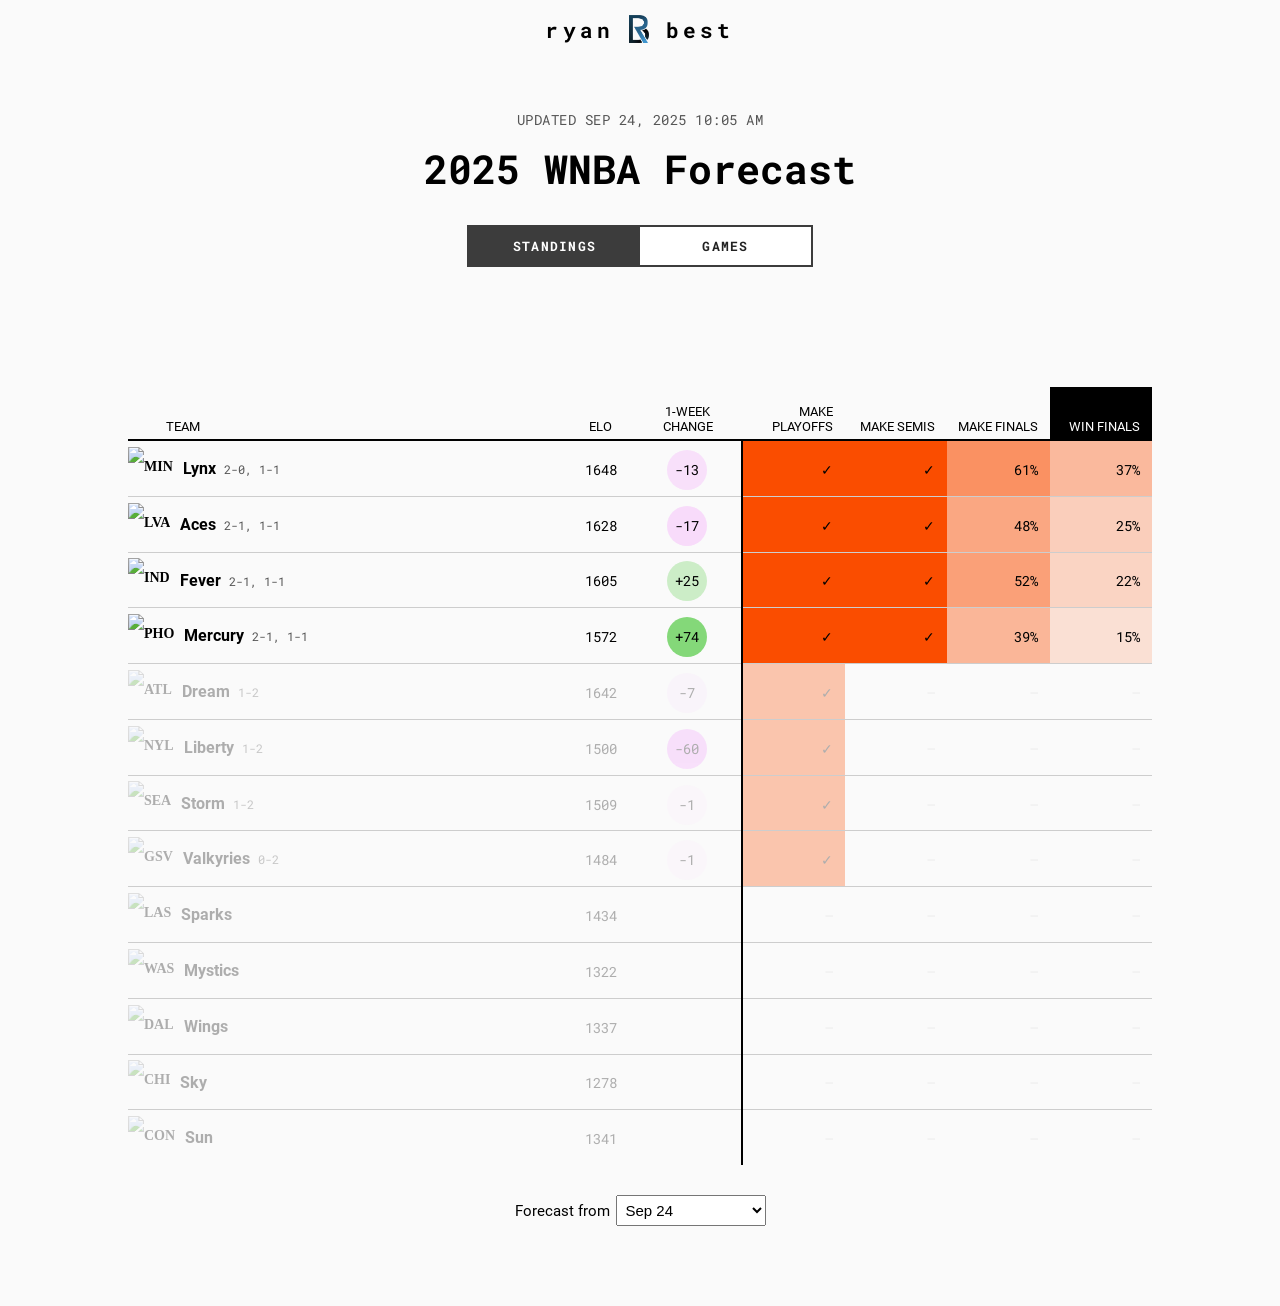
==== index.html @ 2db38abc "Updates" ====
<!doctype html><head><title>2025 WNBA Forecast</title><meta name="viewport" content="width=device-width,initial-scale=1,shrink-to-fit=no"><meta name="description" content="This WNBA forecast projects each team's chances of winning every game, advancing to the playoffs and winning the WNBA Finals."><meta name="author" content="Ryan Best"><meta property="og:image" content="https://ryanabest.com/2025-wnba-predictions/assets/share-image-2025.2d8da6b53a1c4b98adba.png?foo"><meta property="og:title" content="2025 WNBA Forecast"><meta property="og:url" content="https://ryanabest.com/2025-wnba-predictions/"><meta property="og:type" content="website"><meta property="og:description" content="This WNBA forecast projects each team's chances of winning every game, advancing to the playoffs and winning the WNBA Finals."><link rel="shortcut icon" type="image/x-icon" href="https://ryanabest.com/2025-wnba-predictions/assets/favicon.ecc235909048d9bf21d6.png"><link rel="icon" type="image/x-icon" href="https://ryanabest.com/assets/favicon.ecc235909048d9bf21d6.png"><meta charset="UTF-8"><meta name="twitter:card" content="summary_large_image"><meta name="twitter:site" content="@ryanabest"><meta name="twitter:creator" content="@ryanabest"><meta name="twitter:title" content="2025 WNBA Forecast"><meta name="twitter:description" content="This WNBA forecast projects each team's chances of winning every game, advancing to the playoffs and winning the WNBA Finals."><meta property="twitter:image" content="https://ryanabest.com/2025-wnba-predictions/assets/share-image-2025.2d8da6b53a1c4b98adba.png?foo"><link rel="icon" href="favicon.png"><script defer="defer" src="main.4e27deb799cefbc98612.js"></script><link href="main.115f07e05aad2d0afb2b.css" rel="stylesheet"></head><body><div class="menu" id="menu"><div class="menu-item" id="name"><a href="https://www.ryanabest.com"><p id="first-name">ryan</p><div class="logo"></div><p id="last-name">best</p></a></div></div><div class="container"><div id="intro"><p class="timestamp">UPDATED Sep 24, 2025 10:05 AM</p><h1>2025 WNBA Forecast</h1></div><div id="page-nav"><a id="standings-link"><button class="btn-cta standings-nav active">Standings</button></a><a id="games-link"><button class="btn-cta games-nav">Games</button></a></div><div class="content"><div class="table-cont"><table id="standings"><thead><tr class="lower sortable"><th id="name" scope="col" data-col="name" data-asc="true">Team</th><th id="elo" scope="col" data-col="elo">Elo</th><th class="num-width hide-mobile" id="week-diff" scope="col" data-col="change">1-Week Change</th><th class="pct-width" id="make_playoffs" scope="col" data-col="make_playoffs"><span class="hide-mobile">Make playoffs</span><span class="hide-desktop">Make play-offs</span></th><th class="pct-width" id="make_semis" scope="col" data-col="make_semi_finals">Make Semis</th><th class="pct-width" id="make_finals" scope="col" data-col="make_finals">Make Finals</th><th class="sorted desc pct-width" id="win_finals" scope="col" data-col="win_finals">Win Finals</th></tr></thead><tbody><tr><th class="team-name" data-str="lynx" scope="row"><img class="team-logo" src="https://secure.espn.com/combiner/i?img=/i/teamlogos/wnba/500/min.png&amp;w=56&amp;h=56" width="28" height="28" alt="MIN"><span class="name">Lynx</span><span class="current-record hide-mobile">2-0, 1-1</span></th><td class="elo" data-val="1648">1648</td><td class="week-change hide-mobile" data-val="-13"><div class="week-change-val" style="background-color:rgb(248, 224, 250);">-13</div></td><td class="odds border-left border-left-mobile" data-val="101" style="background-color: #fa4d00;">✓</td><td class="odds" data-val="101" style="background-color: #fa4d00;">✓</td><td class="odds" data-val="0.6084" style="background-color: rgb(250, 145, 98);">61%</td><td class="odds" data-val="0.37375" style="background-color: rgb(250, 185, 157);">37%</td></tr><tr><th class="team-name" data-str="aces" scope="row"><img class="team-logo" src="https://secure.espn.com/combiner/i?img=/i/teamlogos/wnba/500/lv.png&amp;w=56&amp;h=56" width="28" height="28" alt="LVA"><span class="name">Aces</span><span class="current-record hide-mobile">2-1, 1-1</span></th><td class="elo" data-val="1628">1628</td><td class="week-change hide-mobile" data-val="-17"><div class="week-change-val" style="background-color:rgb(248, 219, 250);">-17</div></td><td class="odds border-left border-left-mobile" data-val="101" style="background-color: #fa4d00;">✓</td><td class="odds" data-val="101" style="background-color: #fa4d00;">✓</td><td class="odds" data-val="0.4816" style="background-color: rgb(250, 167, 130);">48%</td><td class="odds" data-val="0.25295" style="background-color: rgb(250, 206, 187);">25%</td></tr><tr><th class="team-name" data-str="fever" scope="row"><img class="team-logo" src="https://secure.espn.com/combiner/i?img=/i/teamlogos/wnba/500/ind.png&amp;w=56&amp;h=56" width="28" height="28" alt="IND"><span class="name">Fever</span><span class="current-record hide-mobile">2-1, 1-1</span></th><td class="elo" data-val="1605">1605</td><td class="week-change hide-mobile" data-val="25"><div class="week-change-val" style="background-color:rgb(204, 237, 199);">+25</div></td><td class="odds border-left border-left-mobile" data-val="101" style="background-color: #fa4d00;">✓</td><td class="odds" data-val="101" style="background-color: #fa4d00;">✓</td><td class="odds" data-val="0.5184" style="background-color: rgb(250, 160, 120);">52%</td><td class="odds" data-val="0.2219" style="background-color: rgb(250, 212, 195);">22%</td></tr><tr><th class="team-name" data-str="mercury" scope="row"><img class="team-logo" src="https://secure.espn.com/combiner/i?img=/i/teamlogos/wnba/500/phx.png&amp;w=56&amp;h=56" width="28" height="28" alt="PHO"><span class="name">Mercury</span><span class="current-record hide-mobile">2-1, 1-1</span></th><td class="elo" data-val="1572">1572</td><td class="week-change hide-mobile" data-val="74"><div class="week-change-val" style="background-color:rgb(132, 216, 121);">+74</div></td><td class="odds border-left border-left-mobile" data-val="101" style="background-color: #fa4d00;">✓</td><td class="odds" data-val="101" style="background-color: #fa4d00;">✓</td><td class="odds" data-val="0.3916" style="background-color: rgb(250, 182, 152);">39%</td><td class="odds" data-val="0.1514" style="background-color: rgb(250, 224, 212);">15%</td></tr><tr><th class="team-name eliminated" data-str="dream" scope="row"><img class="team-logo" src="https://secure.espn.com/combiner/i?img=/i/teamlogos/wnba/500/atl.png&amp;w=56&amp;h=56" width="28" height="28" alt="ATL"><span class="name">Dream</span><span class="current-record hide-mobile">1-2</span></th><td class="elo eliminated" data-val="1642">1642</td><td class="week-change hide-mobile eliminated" data-val="-7"><div class="week-change-val" style="background-color:rgb(249, 232, 250);">-7</div></td><td class="odds eliminated border-left border-left-mobile" data-val="101" style="background-color: #fa4d00;">✓</td><td class="odds eliminated gray" data-val="-1" style="background-color: transparent;">—</td><td class="odds eliminated gray" data-val="-1" style="background-color: transparent;">—</td><td class="odds eliminated gray" data-val="-1" style="background-color: transparent;">—</td></tr><tr><th class="team-name eliminated" data-str="liberty" scope="row"><img class="team-logo" src="https://secure.espn.com/combiner/i?img=/i/teamlogos/wnba/500/ny.png&amp;w=56&amp;h=56" width="28" height="28" alt="NYL"><span class="name">Liberty</span><span class="current-record hide-mobile">1-2</span></th><td class="elo eliminated" data-val="1500">1500</td><td class="week-change hide-mobile eliminated" data-val="-60"><div class="week-change-val" style="background-color:rgb(242, 162, 251);">-60</div></td><td class="odds eliminated border-left border-left-mobile" data-val="101" style="background-color: #fa4d00;">✓</td><td class="odds eliminated gray" data-val="-1" style="background-color: transparent;">—</td><td class="odds eliminated gray" data-val="-1" style="background-color: transparent;">—</td><td class="odds eliminated gray" data-val="-1" style="background-color: transparent;">—</td></tr><tr><th class="team-name eliminated" data-str="storm" scope="row"><img class="team-logo" src="https://secure.espn.com/combiner/i?img=/i/teamlogos/wnba/500/sea.png&amp;w=56&amp;h=56" width="28" height="28" alt="SEA"><span class="name">Storm</span><span class="current-record hide-mobile">1-2</span></th><td class="elo eliminated" data-val="1509">1509</td><td class="week-change hide-mobile eliminated" data-val="-1"><div class="week-change-val" style="background-color:rgb(250, 240, 250);">-1</div></td><td class="odds eliminated border-left border-left-mobile" data-val="101" style="background-color: #fa4d00;">✓</td><td class="odds eliminated gray" data-val="-1" style="background-color: transparent;">—</td><td class="odds eliminated gray" data-val="-1" style="background-color: transparent;">—</td><td class="odds eliminated gray" data-val="-1" style="background-color: transparent;">—</td></tr><tr><th class="team-name eliminated" data-str="valkyries" scope="row"><img class="team-logo" src="https://secure.espn.com/combiner/i?img=/i/teamlogos/wnba/500/gsv.png&amp;w=56&amp;h=56" width="28" height="28" alt="GSV"><span class="name">Valkyries</span><span class="current-record hide-mobile">0-2</span></th><td class="elo eliminated" data-val="1484">1484</td><td class="week-change hide-mobile eliminated" data-val="-1"><div class="week-change-val" style="background-color:rgb(250, 240, 250);">-1</div></td><td class="odds eliminated border-left border-left-mobile" data-val="101" style="background-color: #fa4d00;">✓</td><td class="odds eliminated gray" data-val="-1" style="background-color: transparent;">—</td><td class="odds eliminated gray" data-val="-1" style="background-color: transparent;">—</td><td class="odds eliminated gray" data-val="-1" style="background-color: transparent;">—</td></tr><tr><th class="team-name eliminated" data-str="sparks" scope="row"><img class="team-logo" src="https://secure.espn.com/combiner/i?img=/i/teamlogos/wnba/500/la.png&amp;w=56&amp;h=56" width="28" height="28" alt="LAS"><span class="name">Sparks</span><span class="current-record hide-mobile"></span></th><td class="elo eliminated" data-val="1434">1434</td><td class="week-change hide-mobile eliminated" data-val="0"></td><td class="odds eliminated gray border-left border-left-mobile" data-val="-1" style="background-color: transparent;">—</td><td class="odds eliminated gray" data-val="-1" style="background-color: transparent;">—</td><td class="odds eliminated gray" data-val="-1" style="background-color: transparent;">—</td><td class="odds eliminated gray" data-val="-1" style="background-color: transparent;">—</td></tr><tr><th class="team-name eliminated" data-str="mystics" scope="row"><img class="team-logo" src="https://secure.espn.com/combiner/i?img=/i/teamlogos/wnba/500/was.png&amp;w=56&amp;h=56" width="28" height="28" alt="WAS"><span class="name">Mystics</span><span class="current-record hide-mobile"></span></th><td class="elo eliminated" data-val="1322">1322</td><td class="week-change hide-mobile eliminated" data-val="0"></td><td class="odds eliminated gray border-left border-left-mobile" data-val="-1" style="background-color: transparent;">—</td><td class="odds eliminated gray" data-val="-1" style="background-color: transparent;">—</td><td class="odds eliminated gray" data-val="-1" style="background-color: transparent;">—</td><td class="odds eliminated gray" data-val="-1" style="background-color: transparent;">—</td></tr><tr><th class="team-name eliminated" data-str="wings" scope="row"><img class="team-logo" src="https://secure.espn.com/combiner/i?img=/i/teamlogos/wnba/500/dal.png&amp;w=56&amp;h=56" width="28" height="28" alt="DAL"><span class="name">Wings</span><span class="current-record hide-mobile"></span></th><td class="elo eliminated" data-val="1337">1337</td><td class="week-change hide-mobile eliminated" data-val="0"></td><td class="odds eliminated gray border-left border-left-mobile" data-val="-1" style="background-color: transparent;">—</td><td class="odds eliminated gray" data-val="-1" style="background-color: transparent;">—</td><td class="odds eliminated gray" data-val="-1" style="background-color: transparent;">—</td><td class="odds eliminated gray" data-val="-1" style="background-color: transparent;">—</td></tr><tr><th class="team-name eliminated" data-str="sky" scope="row"><img class="team-logo" src="https://secure.espn.com/combiner/i?img=/i/teamlogos/wnba/500/chi.png&amp;w=56&amp;h=56" width="28" height="28" alt="CHI"><span class="name">Sky</span><span class="current-record hide-mobile"></span></th><td class="elo eliminated" data-val="1278">1278</td><td class="week-change hide-mobile eliminated" data-val="0"></td><td class="odds eliminated gray border-left border-left-mobile" data-val="-1" style="background-color: transparent;">—</td><td class="odds eliminated gray" data-val="-1" style="background-color: transparent;">—</td><td class="odds eliminated gray" data-val="-1" style="background-color: transparent;">—</td><td class="odds eliminated gray" data-val="-1" style="background-color: transparent;">—</td></tr><tr><th class="team-name eliminated" data-str="sun" scope="row"><img class="team-logo" src="https://secure.espn.com/combiner/i?img=/i/teamlogos/wnba/500/conn.png&amp;w=56&amp;h=56" width="28" height="28" alt="CON"><span class="name">Sun</span><span class="current-record hide-mobile"></span></th><td class="elo eliminated" data-val="1341">1341</td><td class="week-change hide-mobile eliminated" data-val="0"></td><td class="odds eliminated gray border-left border-left-mobile" data-val="-1" style="background-color: transparent;">—</td><td class="odds eliminated gray" data-val="-1" style="background-color: transparent;">—</td><td class="odds eliminated gray" data-val="-1" style="background-color: transparent;">—</td><td class="odds eliminated gray" data-val="-1" style="background-color: transparent;">—</td></tr></tbody></table></div><div class="selector-wrap standings-selector"><label><span class="text">Forecast from</span><span><select id="standings-selector" name="standings-date"><option selected="selected">Sep 24</option><option>Sep 17</option><option>Start of playoffs</option><option>Sep 10</option><option>Sep 2</option><option>Aug 25</option><option>Aug 18</option><option>Aug 12</option><option>Aug 4</option><option>Jul 29</option><option>Jul 17</option><option>Jul 15</option><option>Jul 8</option><option>Jul 2</option><option>Jun 22</option><option>Jun 18</option><option>Jun 10</option><option>Jun 2</option><option>May 26</option><option>May 20</option><option>Preseason</option></select></span></label></div></div><script>const page = `standings`;</script></div></body>
---- main.115f07e05aad2d0afb2b.css ----
@font-face{font-family:Roboto;font-style:normal;font-weight:400;src:url(assets/Roboto-Regular.9429985be4f46ec8fcfc.woff2) format("woff2"),url(assets/Roboto-Regular.774f99460b8c31560a3c.woff) format("woff")}@font-face{font-family:Roboto;font-style:normal;font-weight:700;src:url(assets/Roboto-Bold.002079d85a6f27587d17.woff2) format("woff2"),url(assets/Roboto-Bold.75a1a5b5582b236e0fe3.woff) format("woff")}@font-face{font-family:Roboto Mono;font-style:normal;font-weight:400;src:url(assets/RobotoMono-Regular.cf210793d3ec136c3b7a.woff2) format("woff2"),url(assets/RobotoMono-Regular.0ff7daca31863f66d72b.woff) format("woff")}@font-face{font-family:Roboto Mono;font-style:normal;font-weight:700;src:url(assets/RobotoMono-Bold.d044d1df4b0b95ca3c7d.woff2) format("woff2"),url(assets/RobotoMono-Bold.8ffd2e60d073450628d7.woff) format("woff")}.menu{padding:15px;text-align:center}.menu a{color:#000;text-decoration:none}.menu a.active,.menu a:hover{color:#4295ce}.menu a.underline{background:linear-gradient(180deg,#4295ce 0,#4295ce);background-position:0 100%;background-repeat:repeat-x;background-size:.12em .12em;padding-bottom:.15em;padding-top:.15em;transition:all .2s ease-in-out}.menu a.underline:hover{background-size:100% 100%;color:#fff;transition:all .2s ease-in-out}.menu .menu-item#name{white-space:nowrap}.menu *{font-family:Roboto Mono,monospace}.menu a,.menu p{display:inline;font-size:21px;font-weight:700;letter-spacing:.2em;line-height:30px;text-align:center}.menu .logo{background-image:url(assets/logo.83187585498148396530.png);background-repeat:no-repeat;background-size:100% auto;display:inline-block;height:30px;margin:0 .8em 0 .7em;vertical-align:top;width:20px}#intro{margin:30px auto;text-align:center}#intro p.timestamp{color:#555;font-size:14px;letter-spacing:.5px;margin:0;text-transform:uppercase}#intro h1,#intro p.timestamp{font-family:Roboto Mono,monospace}#intro h1{color:#000;font-size:40px;line-height:1.27;margin:15px 0}#page-nav{text-align:center}#page-nav button{border-width:2px;font-family:Roboto Mono,monospace;font-size:13px;font-weight:700;letter-spacing:.1em;margin:0 -2px;text-transform:uppercase;width:175px}#page-nav button.active{pointer-events:none}@media(max-width:767px){#page-nav button{width:50%}}table#standings{border-collapse:collapse;border-spacing:0;width:100%}@media(max-width:767px){table#standings .hide-mobile{display:none}}table#standings thead tr th{font-family:Roboto,sans-serif;font-size:13px;text-transform:uppercase}@media(max-width:767px){table#standings thead tr th{font-size:12px}}table#standings thead tr th.sorted{background:#000;color:#fff}table#standings thead tr th span.hide-desktop{display:none}@media(max-width:767px){table#standings thead tr th span.hide-desktop{display:table-cell}}table#standings thead tr.top th.underline{border-bottom:1px solid #cdcdcd;border-left:8px solid #fafafa;border-right:8px solid #fafafa}table#standings thead tr.lower th{border-bottom:2px solid #000;font-weight:400;padding:17px 12px 5px 5px;text-align:right;vertical-align:bottom}@media(max-width:767px){table#standings thead tr.lower th{padding:4px 6px 3px 3px}}table#standings thead tr.lower th#name{padding-left:38px;text-align:left}@media(max-width:767px){table#standings thead tr.lower th#name{padding-left:5px}}table#standings thead tr.lower th#elo{text-align:center;width:7%}table#standings thead tr.lower th#week-diff{text-align:center}table#standings thead tr.lower th.num-width,table#standings thead tr.lower th.pct-width{width:10%}@media(max-width:767px){table#standings thead tr.lower th.pct-width{width:15%}}table#standings thead tr.sortable th{cursor:pointer}table#standings thead tr.sortable th:hover:not(.sorted){background-color:#cdcdcd}table#standings tbody tr{line-height:40px}table#standings tbody tr td,table#standings tbody tr th.team-name{border-bottom:1px solid #cdcdcd;font-size:14px;padding:8px 12px 5px 5px;vertical-align:middle;white-space:nowrap}@media(max-width:767px){table#standings tbody tr td,table#standings tbody tr th.team-name{font-size:12px;padding:4px 6px 3px 3px}}table#standings tbody tr td.eliminated,table#standings tbody tr th.team-name.eliminated{opacity:.3}table#standings tbody tr td.gray,table#standings tbody tr th.team-name.gray{color:#cdcdcd}table#standings tbody tr td{font-family:Roboto Mono,monospace;text-align:right}table#standings tbody tr td.elo,table#standings tbody tr td.week-change{text-align:center}table#standings tbody tr td.week-change .week-change-val{border-radius:50%;height:40px;margin:auto;width:40px}table#standings tbody tr td.border-left{border-left:2px solid #000}@media(max-width:767px){table#standings tbody tr td.border-left{border-left:none}table#standings tbody tr td.border-left-mobile{border-left:1px solid #000}}table#standings tbody tr th.team-name{padding-left:0;text-align:left}table#standings tbody tr th.team-name img.team-logo{margin-right:10px;transform:translateY(-4px);vertical-align:middle}@media(max-width:767px){table#standings tbody tr th.team-name img.team-logo{margin-right:5px}}table#standings tbody tr th.team-name span.name{color:#000;font-family:Roboto,sans-serif;font-size:16px;font-weight:700}@media(max-width:767px){table#standings tbody tr th.team-name span.name{font-size:12px}}table#standings tbody tr th.team-name span.current-record{color:#555;font-family:Roboto Mono,monospace;font-size:12px;font-weight:400;padding-left:8px}table#standings tbody tr:last-child td,table#standings tbody tr:last-child th.team-name{border-bottom:none}.selector-wrap{font-family:Roboto,sans-serif;font-size:15px;margin:30px auto 0}.selector-wrap.standings-selector{text-align:center}.selector-wrap.standings-selector span.text{padding-right:6px}.selector-wrap.nav-dropdown{text-align:right}.selector-wrap #nav-dropdown,.selector-wrap #standings-selector{font-size:15px;padding:5px;text-align:left;width:150px}section.day{font-family:Roboto,sans-serif;margin-bottom:40px}section.day:last-child{margin-bottom:10px}section.day h3{border-bottom:1px dotted #cdcdcd;font-size:14px;font-weight:700;letter-spacing:.1em;margin-bottom:25px;padding-bottom:5px;text-transform:uppercase}section.day h3 span.cc_final,section.day h3 span.playoff{color:#a23200;font-weight:400;margin-left:8px}section.day .games-cont .game{box-sizing:border-box;display:inline-block;margin-bottom:12px;margin-left:20px}@media(min-width:1024px){section.day .games-cont .game{width:calc(33.33333% - 13.33333px)}section.day .games-cont .game:nth-child(3n+1){margin-left:0}}@media(min-width:700px)and (max-width:1023px){section.day .games-cont .game{width:calc(50% - 20px)}section.day .games-cont .game:nth-child(odd){margin-left:0}}@media(max-width:700px){section.day .games-cont .game{margin-left:0;max-width:450px;width:100%}}section.day .games-cont .game .game-header-wrap{padding:0 10px}@media(max-width:767px){section.day .games-cont .game .game-header-wrap{padding:0 5px}}section.day .games-cont .game .game-body-wrap{background:#fff;box-shadow:0 2px 5px 3px hsla(0,0%,78%,.2);padding:10px}@media(max-width:767px){section.day .games-cont .game .game-body-wrap{padding:5px}}section.day .games-cont .game table{border-spacing:2px}section.day .games-cont .game th{box-sizing:border-box;font-size:10px;font-weight:400;line-height:1.2;padding:0 5px 2px;text-align:right;text-transform:uppercase;vertical-align:bottom}section.day .games-cont .game th.game-time{text-align:left}section.day .games-cont .game th.game-time.post{font-weight:700}section.day .games-cont .game td{box-sizing:border-box;color:#000;font-size:14px;padding:3px 5px 5px;vertical-align:middle;white-space:nowrap}@media(max-width:767px){section.day .games-cont .game td{font-size:13px}}section.day .games-cont .game td.at-sign{color:#555;font-family:Roboto Mono,monospace}section.day .games-cont .game td.team-name .playoff-record{color:#555;font-family:Roboto Mono,monospace;font-size:11px;font-weight:400;padding-left:8px}section.day .games-cont .game td.num{font-family:Roboto Mono,monospace;text-align:right}section.day .games-cont .game td.num span.check{margin-right:3px}section.day .games-cont .game td.score{background-color:#f0f0f0}section.day .games-cont .game td.at-sign,section.day .games-cont .game th.at-sign{border:0;min-width:13.5px;padding-left:0;text-align:center;width:13.5px}@media(max-width:767px){section.day .games-cont .game td.at-sign,section.day .games-cont .game th.at-sign{padding-right:0}}section.day .games-cont .game td.team-logo,section.day .games-cont .game th.team-logo{min-width:28px;padding-left:0;width:28px}section.day .games-cont .game td.team-name,section.day .games-cont .game th.team-name{padding-left:0;width:99%}section.day .games-cont .game td.game-time,section.day .games-cont .game th.game-time{width:99%}section.day .games-cont .game td.spread,section.day .games-cont .game th.spread{min-width:55px;width:55px}section.day .games-cont .game td.win-prob,section.day .games-cont .game th.win-prob{min-width:48px;width:48px}section.day .games-cont .game td.score,section.day .games-cont .game th.score{min-width:52px;width:52px}#games-cont h2{font-family:Roboto Mono,monospace;font-size:28px;margin-top:120px;text-align:center}@media(max-width:767px){#games-cont h2{margin-top:60px}}.expand{margin:40px 0;text-align:center}body{background-color:#fafafa;margin:0}.container{margin:auto auto 60px;max-width:1024px;padding:20px;width:calc(100% - 40px)}@media(min-width:768px)and (max-width:1023px){.container{width:768px}}.content{margin-top:120px}@media(max-width:767px){.content{margin-top:60px}}.btn-cta{align-items:center;background:#fff;border:1px solid #3c3c3c;color:#222;cursor:pointer;display:inline-flex;font:12px/1.4 Roboto,sans-serif;justify-content:center;padding:10px;text-shadow:none;transition:background-color .2s ease-in-out;width:120px}.btn-cta.active,.btn-cta:hover{background:#3c3c3c;color:#fff}
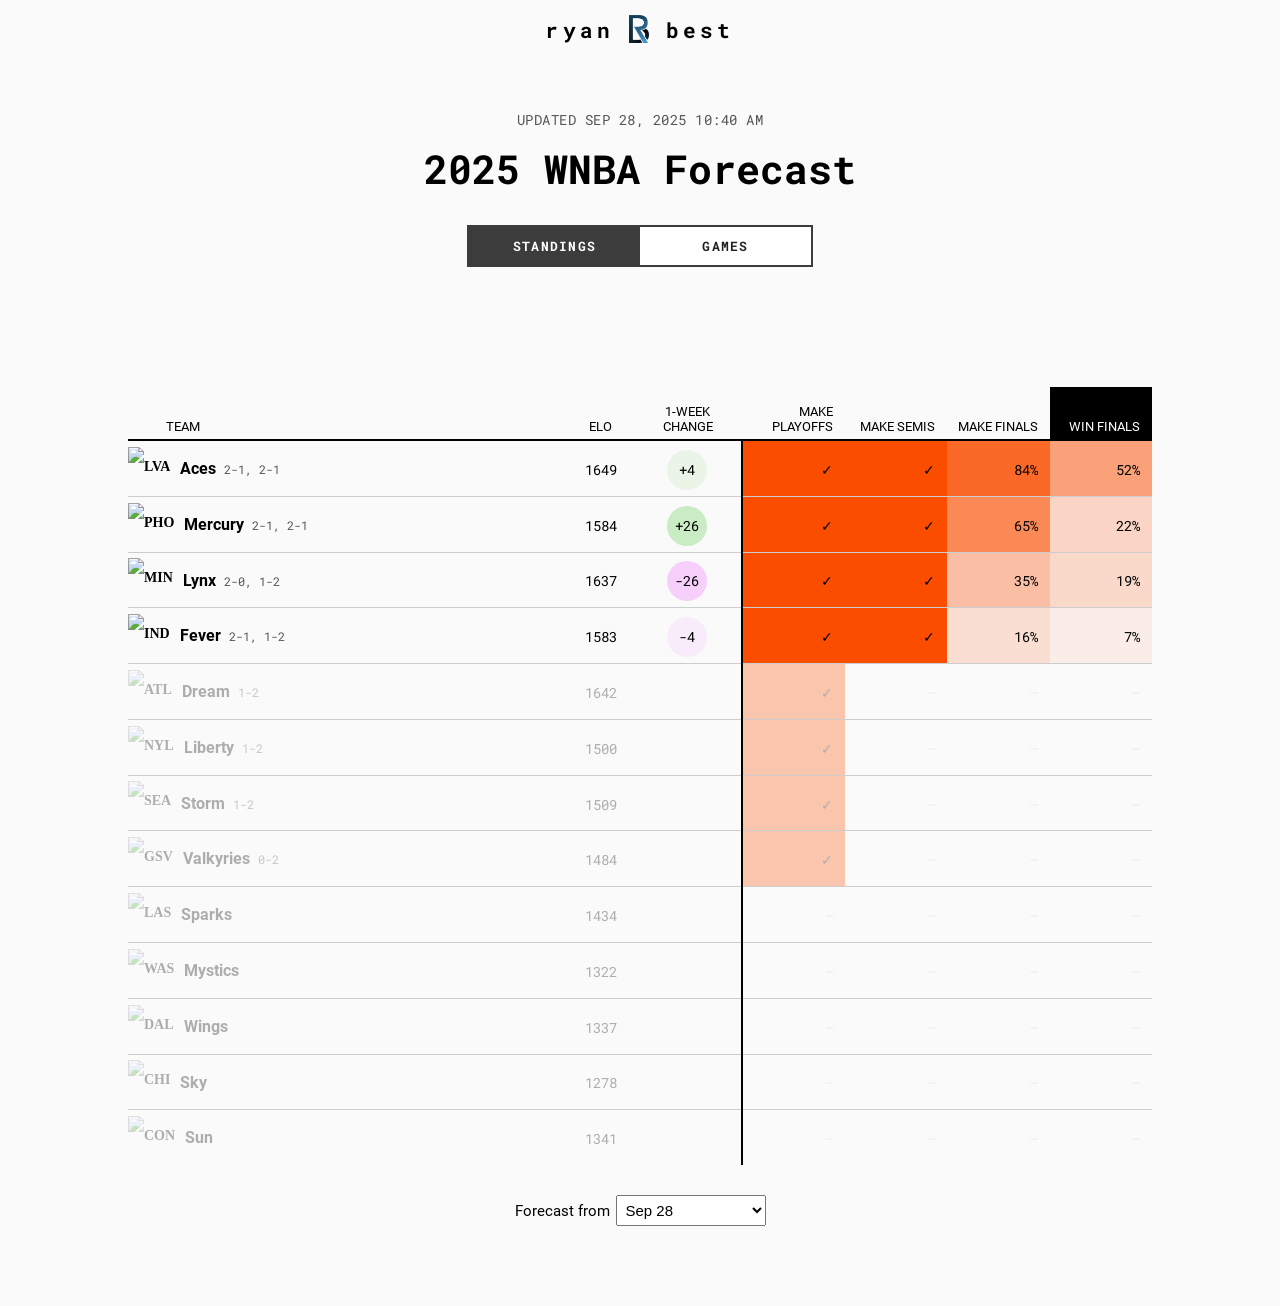
==== commit 24e55dcf: "Updates" ====
--- a/index.html
+++ b/index.html
@@ -1 +1 @@
-<!doctype html><head><title>2025 WNBA Forecast</title><meta name="viewport" content="width=device-width,initial-scale=1,shrink-to-fit=no"><meta name="description" content="This WNBA forecast projects each team's chances of winning every game, advancing to the playoffs and winning the WNBA Finals."><meta name="author" content="Ryan Best"><meta property="og:image" content="https://ryanabest.com/2025-wnba-predictions/assets/share-image-2025.2d8da6b53a1c4b98adba.png?foo"><meta property="og:title" content="2025 WNBA Forecast"><meta property="og:url" content="https://ryanabest.com/2025-wnba-predictions/"><meta property="og:type" content="website"><meta property="og:description" content="This WNBA forecast projects each team's chances of winning every game, advancing to the playoffs and winning the WNBA Finals."><link rel="shortcut icon" type="image/x-icon" href="https://ryanabest.com/2025-wnba-predictions/assets/favicon.ecc235909048d9bf21d6.png"><link rel="icon" type="image/x-icon" href="https://ryanabest.com/assets/favicon.ecc235909048d9bf21d6.png"><meta charset="UTF-8"><meta name="twitter:card" content="summary_large_image"><meta name="twitter:site" content="@ryanabest"><meta name="twitter:creator" content="@ryanabest"><meta name="twitter:title" content="2025 WNBA Forecast"><meta name="twitter:description" content="This WNBA forecast projects each team's chances of winning every game, advancing to the playoffs and winning the WNBA Finals."><meta property="twitter:image" content="https://ryanabest.com/2025-wnba-predictions/assets/share-image-2025.2d8da6b53a1c4b98adba.png?foo"><link rel="icon" href="favicon.png"><script defer="defer" src="main.4e27deb799cefbc98612.js"></script><link href="main.115f07e05aad2d0afb2b.css" rel="stylesheet"></head><body><div class="menu" id="menu"><div class="menu-item" id="name"><a href="https://www.ryanabest.com"><p id="first-name">ryan</p><div class="logo"></div><p id="last-name">best</p></a></div></div><div class="container"><div id="intro"><p class="timestamp">UPDATED Sep 24, 2025 10:05 AM</p><h1>2025 WNBA Forecast</h1></div><div id="page-nav"><a id="standings-link"><button class="btn-cta standings-nav active">Standings</button></a><a id="games-link"><button class="btn-cta games-nav">Games</button></a></div><div class="content"><div class="table-cont"><table id="standings"><thead><tr class="lower sortable"><th id="name" scope="col" data-col="name" data-asc="true">Team</th><th id="elo" scope="col" data-col="elo">Elo</th><th class="num-width hide-mobile" id="week-diff" scope="col" data-col="change">1-Week Change</th><th class="pct-width" id="make_playoffs" scope="col" data-col="make_playoffs"><span class="hide-mobile">Make playoffs</span><span class="hide-desktop">Make play-offs</span></th><th class="pct-width" id="make_semis" scope="col" data-col="make_semi_finals">Make Semis</th><th class="pct-width" id="make_finals" scope="col" data-col="make_finals">Make Finals</th><th class="sorted desc pct-width" id="win_finals" scope="col" data-col="win_finals">Win Finals</th></tr></thead><tbody><tr><th class="team-name" data-str="lynx" scope="row"><img class="team-logo" src="https://secure.espn.com/combiner/i?img=/i/teamlogos/wnba/500/min.png&amp;w=56&amp;h=56" width="28" height="28" alt="MIN"><span class="name">Lynx</span><span class="current-record hide-mobile">2-0, 1-1</span></th><td class="elo" data-val="1648">1648</td><td class="week-change hide-mobile" data-val="-13"><div class="week-change-val" style="background-color:rgb(248, 224, 250);">-13</div></td><td class="odds border-left border-left-mobile" data-val="101" style="background-color: #fa4d00;">✓</td><td class="odds" data-val="101" style="background-color: #fa4d00;">✓</td><td class="odds" data-val="0.6084" style="background-color: rgb(250, 145, 98);">61%</td><td class="odds" data-val="0.37375" style="background-color: rgb(250, 185, 157);">37%</td></tr><tr><th class="team-name" data-str="aces" scope="row"><img class="team-logo" src="https://secure.espn.com/combiner/i?img=/i/teamlogos/wnba/500/lv.png&amp;w=56&amp;h=56" width="28" height="28" alt="LVA"><span class="name">Aces</span><span class="current-record hide-mobile">2-1, 1-1</span></th><td class="elo" data-val="1628">1628</td><td class="week-change hide-mobile" data-val="-17"><div class="week-change-val" style="background-color:rgb(248, 219, 250);">-17</div></td><td class="odds border-left border-left-mobile" data-val="101" style="background-color: #fa4d00;">✓</td><td class="odds" data-val="101" style="background-color: #fa4d00;">✓</td><td class="odds" data-val="0.4816" style="background-color: rgb(250, 167, 130);">48%</td><td class="odds" data-val="0.25295" style="background-color: rgb(250, 206, 187);">25%</td></tr><tr><th class="team-name" data-str="fever" scope="row"><img class="team-logo" src="https://secure.espn.com/combiner/i?img=/i/teamlogos/wnba/500/ind.png&amp;w=56&amp;h=56" width="28" height="28" alt="IND"><span class="name">Fever</span><span class="current-record hide-mobile">2-1, 1-1</span></th><td class="elo" data-val="1605">1605</td><td class="week-change hide-mobile" data-val="25"><div class="week-change-val" style="background-color:rgb(204, 237, 199);">+25</div></td><td class="odds border-left border-left-mobile" data-val="101" style="background-color: #fa4d00;">✓</td><td class="odds" data-val="101" style="background-color: #fa4d00;">✓</td><td class="odds" data-val="0.5184" style="background-color: rgb(250, 160, 120);">52%</td><td class="odds" data-val="0.2219" style="background-color: rgb(250, 212, 195);">22%</td></tr><tr><th class="team-name" data-str="mercury" scope="row"><img class="team-logo" src="https://secure.espn.com/combiner/i?img=/i/teamlogos/wnba/500/phx.png&amp;w=56&amp;h=56" width="28" height="28" alt="PHO"><span class="name">Mercury</span><span class="current-record hide-mobile">2-1, 1-1</span></th><td class="elo" data-val="1572">1572</td><td class="week-change hide-mobile" data-val="74"><div class="week-change-val" style="background-color:rgb(132, 216, 121);">+74</div></td><td class="odds border-left border-left-mobile" data-val="101" style="background-color: #fa4d00;">✓</td><td class="odds" data-val="101" style="background-color: #fa4d00;">✓</td><td class="odds" data-val="0.3916" style="background-color: rgb(250, 182, 152);">39%</td><td class="odds" data-val="0.1514" style="background-color: rgb(250, 224, 212);">15%</td></tr><tr><th class="team-name eliminated" data-str="dream" scope="row"><img class="team-logo" src="https://secure.espn.com/combiner/i?img=/i/teamlogos/wnba/500/atl.png&amp;w=56&amp;h=56" width="28" height="28" alt="ATL"><span class="name">Dream</span><span class="current-record hide-mobile">1-2</span></th><td class="elo eliminated" data-val="1642">1642</td><td class="week-change hide-mobile eliminated" data-val="-7"><div class="week-change-val" style="background-color:rgb(249, 232, 250);">-7</div></td><td class="odds eliminated border-left border-left-mobile" data-val="101" style="background-color: #fa4d00;">✓</td><td class="odds eliminated gray" data-val="-1" style="background-color: transparent;">—</td><td class="odds eliminated gray" data-val="-1" style="background-color: transparent;">—</td><td class="odds eliminated gray" data-val="-1" style="background-color: transparent;">—</td></tr><tr><th class="team-name eliminated" data-str="liberty" scope="row"><img class="team-logo" src="https://secure.espn.com/combiner/i?img=/i/teamlogos/wnba/500/ny.png&amp;w=56&amp;h=56" width="28" height="28" alt="NYL"><span class="name">Liberty</span><span class="current-record hide-mobile">1-2</span></th><td class="elo eliminated" data-val="1500">1500</td><td class="week-change hide-mobile eliminated" data-val="-60"><div class="week-change-val" style="background-color:rgb(242, 162, 251);">-60</div></td><td class="odds eliminated border-left border-left-mobile" data-val="101" style="background-color: #fa4d00;">✓</td><td class="odds eliminated gray" data-val="-1" style="background-color: transparent;">—</td><td class="odds eliminated gray" data-val="-1" style="background-color: transparent;">—</td><td class="odds eliminated gray" data-val="-1" style="background-color: transparent;">—</td></tr><tr><th class="team-name eliminated" data-str="storm" scope="row"><img class="team-logo" src="https://secure.espn.com/combiner/i?img=/i/teamlogos/wnba/500/sea.png&amp;w=56&amp;h=56" width="28" height="28" alt="SEA"><span class="name">Storm</span><span class="current-record hide-mobile">1-2</span></th><td class="elo eliminated" data-val="1509">1509</td><td class="week-change hide-mobile eliminated" data-val="-1"><div class="week-change-val" style="background-color:rgb(250, 240, 250);">-1</div></td><td class="odds eliminated border-left border-left-mobile" data-val="101" style="background-color: #fa4d00;">✓</td><td class="odds eliminated gray" data-val="-1" style="background-color: transparent;">—</td><td class="odds eliminated gray" data-val="-1" style="background-color: transparent;">—</td><td class="odds eliminated gray" data-val="-1" style="background-color: transparent;">—</td></tr><tr><th class="team-name eliminated" data-str="valkyries" scope="row"><img class="team-logo" src="https://secure.espn.com/combiner/i?img=/i/teamlogos/wnba/500/gsv.png&amp;w=56&amp;h=56" width="28" height="28" alt="GSV"><span class="name">Valkyries</span><span class="current-record hide-mobile">0-2</span></th><td class="elo eliminated" data-val="1484">1484</td><td class="week-change hide-mobile eliminated" data-val="-1"><div class="week-change-val" style="background-color:rgb(250, 240, 250);">-1</div></td><td class="odds eliminated border-left border-left-mobile" data-val="101" style="background-color: #fa4d00;">✓</td><td class="odds eliminated gray" data-val="-1" style="background-color: transparent;">—</td><td class="odds eliminated gray" data-val="-1" style="background-color: transparent;">—</td><td class="odds eliminated gray" data-val="-1" style="background-color: transparent;">—</td></tr><tr><th class="team-name eliminated" data-str="sparks" scope="row"><img class="team-logo" src="https://secure.espn.com/combiner/i?img=/i/teamlogos/wnba/500/la.png&amp;w=56&amp;h=56" width="28" height="28" alt="LAS"><span class="name">Sparks</span><span class="current-record hide-mobile"></span></th><td class="elo eliminated" data-val="1434">1434</td><td class="week-change hide-mobile eliminated" data-val="0"></td><td class="odds eliminated gray border-left border-left-mobile" data-val="-1" style="background-color: transparent;">—</td><td class="odds eliminated gray" data-val="-1" style="background-color: transparent;">—</td><td class="odds eliminated gray" data-val="-1" style="background-color: transparent;">—</td><td class="odds eliminated gray" data-val="-1" style="background-color: transparent;">—</td></tr><tr><th class="team-name eliminated" data-str="mystics" scope="row"><img class="team-logo" src="https://secure.espn.com/combiner/i?img=/i/teamlogos/wnba/500/was.png&amp;w=56&amp;h=56" width="28" height="28" alt="WAS"><span class="name">Mystics</span><span class="current-record hide-mobile"></span></th><td class="elo eliminated" data-val="1322">1322</td><td class="week-change hide-mobile eliminated" data-val="0"></td><td class="odds eliminated gray border-left border-left-mobile" data-val="-1" style="background-color: transparent;">—</td><td class="odds eliminated gray" data-val="-1" style="background-color: transparent;">—</td><td class="odds eliminated gray" data-val="-1" style="background-color: transparent;">—</td><td class="odds eliminated gray" data-val="-1" style="background-color: transparent;">—</td></tr><tr><th class="team-name eliminated" data-str="wings" scope="row"><img class="team-logo" src="https://secure.espn.com/combiner/i?img=/i/teamlogos/wnba/500/dal.png&amp;w=56&amp;h=56" width="28" height="28" alt="DAL"><span class="name">Wings</span><span class="current-record hide-mobile"></span></th><td class="elo eliminated" data-val="1337">1337</td><td class="week-change hide-mobile eliminated" data-val="0"></td><td class="odds eliminated gray border-left border-left-mobile" data-val="-1" style="background-color: transparent;">—</td><td class="odds eliminated gray" data-val="-1" style="background-color: transparent;">—</td><td class="odds eliminated gray" data-val="-1" style="background-color: transparent;">—</td><td class="odds eliminated gray" data-val="-1" style="background-color: transparent;">—</td></tr><tr><th class="team-name eliminated" data-str="sky" scope="row"><img class="team-logo" src="https://secure.espn.com/combiner/i?img=/i/teamlogos/wnba/500/chi.png&amp;w=56&amp;h=56" width="28" height="28" alt="CHI"><span class="name">Sky</span><span class="current-record hide-mobile"></span></th><td class="elo eliminated" data-val="1278">1278</td><td class="week-change hide-mobile eliminated" data-val="0"></td><td class="odds eliminated gray border-left border-left-mobile" data-val="-1" style="background-color: transparent;">—</td><td class="odds eliminated gray" data-val="-1" style="background-color: transparent;">—</td><td class="odds eliminated gray" data-val="-1" style="background-color: transparent;">—</td><td class="odds eliminated gray" data-val="-1" style="background-color: transparent;">—</td></tr><tr><th class="team-name eliminated" data-str="sun" scope="row"><img class="team-logo" src="https://secure.espn.com/combiner/i?img=/i/teamlogos/wnba/500/conn.png&amp;w=56&amp;h=56" width="28" height="28" alt="CON"><span class="name">Sun</span><span class="current-record hide-mobile"></span></th><td class="elo eliminated" data-val="1341">1341</td><td class="week-change hide-mobile eliminated" data-val="0"></td><td class="odds eliminated gray border-left border-left-mobile" data-val="-1" style="background-color: transparent;">—</td><td class="odds eliminated gray" data-val="-1" style="background-color: transparent;">—</td><td class="odds eliminated gray" data-val="-1" style="background-color: transparent;">—</td><td class="odds eliminated gray" data-val="-1" style="background-color: transparent;">—</td></tr></tbody></table></div><div class="selector-wrap standings-selector"><label><span class="text">Forecast from</span><span><select id="standings-selector" name="standings-date"><option selected="selected">Sep 24</option><option>Sep 17</option><option>Start of playoffs</option><option>Sep 10</option><option>Sep 2</option><option>Aug 25</option><option>Aug 18</option><option>Aug 12</option><option>Aug 4</option><option>Jul 29</option><option>Jul 17</option><option>Jul 15</option><option>Jul 8</option><option>Jul 2</option><option>Jun 22</option><option>Jun 18</option><option>Jun 10</option><option>Jun 2</option><option>May 26</option><option>May 20</option><option>Preseason</option></select></span></label></div></div><script>const page = `standings`;</script></div></body>+<!doctype html><head><title>2025 WNBA Forecast</title><meta name="viewport" content="width=device-width,initial-scale=1,shrink-to-fit=no"><meta name="description" content="This WNBA forecast projects each team's chances of winning every game, advancing to the playoffs and winning the WNBA Finals."><meta name="author" content="Ryan Best"><meta property="og:image" content="https://ryanabest.com/2025-wnba-predictions/assets/share-image-2025.2d8da6b53a1c4b98adba.png?foo"><meta property="og:title" content="2025 WNBA Forecast"><meta property="og:url" content="https://ryanabest.com/2025-wnba-predictions/"><meta property="og:type" content="website"><meta property="og:description" content="This WNBA forecast projects each team's chances of winning every game, advancing to the playoffs and winning the WNBA Finals."><link rel="shortcut icon" type="image/x-icon" href="https://ryanabest.com/2025-wnba-predictions/assets/favicon.ecc235909048d9bf21d6.png"><link rel="icon" type="image/x-icon" href="https://ryanabest.com/assets/favicon.ecc235909048d9bf21d6.png"><meta charset="UTF-8"><meta name="twitter:card" content="summary_large_image"><meta name="twitter:site" content="@ryanabest"><meta name="twitter:creator" content="@ryanabest"><meta name="twitter:title" content="2025 WNBA Forecast"><meta name="twitter:description" content="This WNBA forecast projects each team's chances of winning every game, advancing to the playoffs and winning the WNBA Finals."><meta property="twitter:image" content="https://ryanabest.com/2025-wnba-predictions/assets/share-image-2025.2d8da6b53a1c4b98adba.png?foo"><link rel="icon" href="favicon.png"><script defer="defer" src="main.15cac1962513ea73f8d1.js"></script><link href="main.115f07e05aad2d0afb2b.css" rel="stylesheet"></head><body><div class="menu" id="menu"><div class="menu-item" id="name"><a href="https://www.ryanabest.com"><p id="first-name">ryan</p><div class="logo"></div><p id="last-name">best</p></a></div></div><div class="container"><div id="intro"><p class="timestamp">UPDATED Sep 28, 2025 10:40 AM</p><h1>2025 WNBA Forecast</h1></div><div id="page-nav"><a id="standings-link"><button class="btn-cta standings-nav active">Standings</button></a><a id="games-link"><button class="btn-cta games-nav">Games</button></a></div><div class="content"><div class="table-cont"><table id="standings"><thead><tr class="lower sortable"><th id="name" scope="col" data-col="name" data-asc="true">Team</th><th id="elo" scope="col" data-col="elo">Elo</th><th class="num-width hide-mobile" id="week-diff" scope="col" data-col="change">1-Week Change</th><th class="pct-width" id="make_playoffs" scope="col" data-col="make_playoffs"><span class="hide-mobile">Make playoffs</span><span class="hide-desktop">Make play-offs</span></th><th class="pct-width" id="make_semis" scope="col" data-col="make_semi_finals">Make Semis</th><th class="pct-width" id="make_finals" scope="col" data-col="make_finals">Make Finals</th><th class="sorted desc pct-width" id="win_finals" scope="col" data-col="win_finals">Win Finals</th></tr></thead><tbody><tr><th class="team-name" data-str="aces" scope="row"><img class="team-logo" src="https://secure.espn.com/combiner/i?img=/i/teamlogos/wnba/500/lv.png&amp;w=56&amp;h=56" width="28" height="28" alt="LVA"><span class="name">Aces</span><span class="current-record hide-mobile">2-1, 2-1</span></th><td class="elo" data-val="1649">1649</td><td class="week-change hide-mobile" data-val="4"><div class="week-change-val" style="background-color:rgb(234, 245, 232);">+4</div></td><td class="odds border-left border-left-mobile" data-val="101" style="background-color: #fa4d00;">✓</td><td class="odds" data-val="101" style="background-color: #fa4d00;">✓</td><td class="odds" data-val="0.839625" style="background-color: rgb(250, 105, 40);">84%</td><td class="odds" data-val="0.5157" style="background-color: rgb(250, 161, 121);">52%</td></tr><tr><th class="team-name" data-str="mercury" scope="row"><img class="team-logo" src="https://secure.espn.com/combiner/i?img=/i/teamlogos/wnba/500/phx.png&amp;w=56&amp;h=56" width="28" height="28" alt="PHO"><span class="name">Mercury</span><span class="current-record hide-mobile">2-1, 2-1</span></th><td class="elo" data-val="1584">1584</td><td class="week-change hide-mobile" data-val="26"><div class="week-change-val" style="background-color:rgb(202, 236, 197);">+26</div></td><td class="odds border-left border-left-mobile" data-val="101" style="background-color: #fa4d00;">✓</td><td class="odds" data-val="101" style="background-color: #fa4d00;">✓</td><td class="odds" data-val="0.6546" style="background-color: rgb(250, 137, 86);">65%</td><td class="odds" data-val="0.217725" style="background-color: rgb(250, 212, 196);">22%</td></tr><tr><th class="team-name" data-str="lynx" scope="row"><img class="team-logo" src="https://secure.espn.com/combiner/i?img=/i/teamlogos/wnba/500/min.png&amp;w=56&amp;h=56" width="28" height="28" alt="MIN"><span class="name">Lynx</span><span class="current-record hide-mobile">2-0, 1-2</span></th><td class="elo" data-val="1637">1637</td><td class="week-change hide-mobile" data-val="-26"><div class="week-change-val" style="background-color:rgb(246, 207, 251);">-26</div></td><td class="odds border-left border-left-mobile" data-val="101" style="background-color: #fa4d00;">✓</td><td class="odds" data-val="101" style="background-color: #fa4d00;">✓</td><td class="odds" data-val="0.3454" style="background-color: rgb(250, 190, 164);">35%</td><td class="odds" data-val="0.19275" style="background-color: rgb(250, 217, 202);">19%</td></tr><tr><th class="team-name" data-str="fever" scope="row"><img class="team-logo" src="https://secure.espn.com/combiner/i?img=/i/teamlogos/wnba/500/ind.png&amp;w=56&amp;h=56" width="28" height="28" alt="IND"><span class="name">Fever</span><span class="current-record hide-mobile">2-1, 1-2</span></th><td class="elo" data-val="1583">1583</td><td class="week-change hide-mobile" data-val="-4"><div class="week-change-val" style="background-color:rgb(249, 236, 250);">-4</div></td><td class="odds border-left border-left-mobile" data-val="101" style="background-color: #fa4d00;">✓</td><td class="odds" data-val="101" style="background-color: #fa4d00;">✓</td><td class="odds" data-val="0.160375" style="background-color: rgb(250, 222, 210);">16%</td><td class="odds" data-val="0.073825" style="background-color: rgb(250, 237, 232);">7%</td></tr><tr><th class="team-name eliminated" data-str="dream" scope="row"><img class="team-logo" src="https://secure.espn.com/combiner/i?img=/i/teamlogos/wnba/500/atl.png&amp;w=56&amp;h=56" width="28" height="28" alt="ATL"><span class="name">Dream</span><span class="current-record hide-mobile">1-2</span></th><td class="elo eliminated" data-val="1642">1642</td><td class="week-change hide-mobile eliminated" data-val="0"></td><td class="odds eliminated border-left border-left-mobile" data-val="101" style="background-color: #fa4d00;">✓</td><td class="odds eliminated gray" data-val="-1" style="background-color: transparent;">—</td><td class="odds eliminated gray" data-val="-1" style="background-color: transparent;">—</td><td class="odds eliminated gray" data-val="-1" style="background-color: transparent;">—</td></tr><tr><th class="team-name eliminated" data-str="liberty" scope="row"><img class="team-logo" src="https://secure.espn.com/combiner/i?img=/i/teamlogos/wnba/500/ny.png&amp;w=56&amp;h=56" width="28" height="28" alt="NYL"><span class="name">Liberty</span><span class="current-record hide-mobile">1-2</span></th><td class="elo eliminated" data-val="1500">1500</td><td class="week-change hide-mobile eliminated" data-val="0"></td><td class="odds eliminated border-left border-left-mobile" data-val="101" style="background-color: #fa4d00;">✓</td><td class="odds eliminated gray" data-val="-1" style="background-color: transparent;">—</td><td class="odds eliminated gray" data-val="-1" style="background-color: transparent;">—</td><td class="odds eliminated gray" data-val="-1" style="background-color: transparent;">—</td></tr><tr><th class="team-name eliminated" data-str="storm" scope="row"><img class="team-logo" src="https://secure.espn.com/combiner/i?img=/i/teamlogos/wnba/500/sea.png&amp;w=56&amp;h=56" width="28" height="28" alt="SEA"><span class="name">Storm</span><span class="current-record hide-mobile">1-2</span></th><td class="elo eliminated" data-val="1509">1509</td><td class="week-change hide-mobile eliminated" data-val="0"></td><td class="odds eliminated border-left border-left-mobile" data-val="101" style="background-color: #fa4d00;">✓</td><td class="odds eliminated gray" data-val="-1" style="background-color: transparent;">—</td><td class="odds eliminated gray" data-val="-1" style="background-color: transparent;">—</td><td class="odds eliminated gray" data-val="-1" style="background-color: transparent;">—</td></tr><tr><th class="team-name eliminated" data-str="valkyries" scope="row"><img class="team-logo" src="https://secure.espn.com/combiner/i?img=/i/teamlogos/wnba/500/gsv.png&amp;w=56&amp;h=56" width="28" height="28" alt="GSV"><span class="name">Valkyries</span><span class="current-record hide-mobile">0-2</span></th><td class="elo eliminated" data-val="1484">1484</td><td class="week-change hide-mobile eliminated" data-val="0"></td><td class="odds eliminated border-left border-left-mobile" data-val="101" style="background-color: #fa4d00;">✓</td><td class="odds eliminated gray" data-val="-1" style="background-color: transparent;">—</td><td class="odds eliminated gray" data-val="-1" style="background-color: transparent;">—</td><td class="odds eliminated gray" data-val="-1" style="background-color: transparent;">—</td></tr><tr><th class="team-name eliminated" data-str="sparks" scope="row"><img class="team-logo" src="https://secure.espn.com/combiner/i?img=/i/teamlogos/wnba/500/la.png&amp;w=56&amp;h=56" width="28" height="28" alt="LAS"><span class="name">Sparks</span><span class="current-record hide-mobile"></span></th><td class="elo eliminated" data-val="1434">1434</td><td class="week-change hide-mobile eliminated" data-val="0"></td><td class="odds eliminated gray border-left border-left-mobile" data-val="-1" style="background-color: transparent;">—</td><td class="odds eliminated gray" data-val="-1" style="background-color: transparent;">—</td><td class="odds eliminated gray" data-val="-1" style="background-color: transparent;">—</td><td class="odds eliminated gray" data-val="-1" style="background-color: transparent;">—</td></tr><tr><th class="team-name eliminated" data-str="mystics" scope="row"><img class="team-logo" src="https://secure.espn.com/combiner/i?img=/i/teamlogos/wnba/500/was.png&amp;w=56&amp;h=56" width="28" height="28" alt="WAS"><span class="name">Mystics</span><span class="current-record hide-mobile"></span></th><td class="elo eliminated" data-val="1322">1322</td><td class="week-change hide-mobile eliminated" data-val="0"></td><td class="odds eliminated gray border-left border-left-mobile" data-val="-1" style="background-color: transparent;">—</td><td class="odds eliminated gray" data-val="-1" style="background-color: transparent;">—</td><td class="odds eliminated gray" data-val="-1" style="background-color: transparent;">—</td><td class="odds eliminated gray" data-val="-1" style="background-color: transparent;">—</td></tr><tr><th class="team-name eliminated" data-str="wings" scope="row"><img class="team-logo" src="https://secure.espn.com/combiner/i?img=/i/teamlogos/wnba/500/dal.png&amp;w=56&amp;h=56" width="28" height="28" alt="DAL"><span class="name">Wings</span><span class="current-record hide-mobile"></span></th><td class="elo eliminated" data-val="1337">1337</td><td class="week-change hide-mobile eliminated" data-val="0"></td><td class="odds eliminated gray border-left border-left-mobile" data-val="-1" style="background-color: transparent;">—</td><td class="odds eliminated gray" data-val="-1" style="background-color: transparent;">—</td><td class="odds eliminated gray" data-val="-1" style="background-color: transparent;">—</td><td class="odds eliminated gray" data-val="-1" style="background-color: transparent;">—</td></tr><tr><th class="team-name eliminated" data-str="sky" scope="row"><img class="team-logo" src="https://secure.espn.com/combiner/i?img=/i/teamlogos/wnba/500/chi.png&amp;w=56&amp;h=56" width="28" height="28" alt="CHI"><span class="name">Sky</span><span class="current-record hide-mobile"></span></th><td class="elo eliminated" data-val="1278">1278</td><td class="week-change hide-mobile eliminated" data-val="0"></td><td class="odds eliminated gray border-left border-left-mobile" data-val="-1" style="background-color: transparent;">—</td><td class="odds eliminated gray" data-val="-1" style="background-color: transparent;">—</td><td class="odds eliminated gray" data-val="-1" style="background-color: transparent;">—</td><td class="odds eliminated gray" data-val="-1" style="background-color: transparent;">—</td></tr><tr><th class="team-name eliminated" data-str="sun" scope="row"><img class="team-logo" src="https://secure.espn.com/combiner/i?img=/i/teamlogos/wnba/500/conn.png&amp;w=56&amp;h=56" width="28" height="28" alt="CON"><span class="name">Sun</span><span class="current-record hide-mobile"></span></th><td class="elo eliminated" data-val="1341">1341</td><td class="week-change hide-mobile eliminated" data-val="0"></td><td class="odds eliminated gray border-left border-left-mobile" data-val="-1" style="background-color: transparent;">—</td><td class="odds eliminated gray" data-val="-1" style="background-color: transparent;">—</td><td class="odds eliminated gray" data-val="-1" style="background-color: transparent;">—</td><td class="odds eliminated gray" data-val="-1" style="background-color: transparent;">—</td></tr></tbody></table></div><div class="selector-wrap standings-selector"><label><span class="text">Forecast from</span><span><select id="standings-selector" name="standings-date"><option selected="selected">Sep 28</option><option>Sep 20</option><option>Start of playoffs</option><option>Sep 6</option><option>Aug 30</option><option>Aug 23</option><option>Aug 14</option><option>Aug 8</option><option>Aug 2</option><option>Jul 24</option><option>Jul 17</option><option>Jul 12</option><option>Jul 6</option><option>Jun 26</option><option>Jun 18</option><option>Jun 12</option><option>Jun 6</option><option>May 30</option><option>May 25</option><option>Preseason</option></select></span></label></div></div><script>const page = `standings`;</script></div></body>
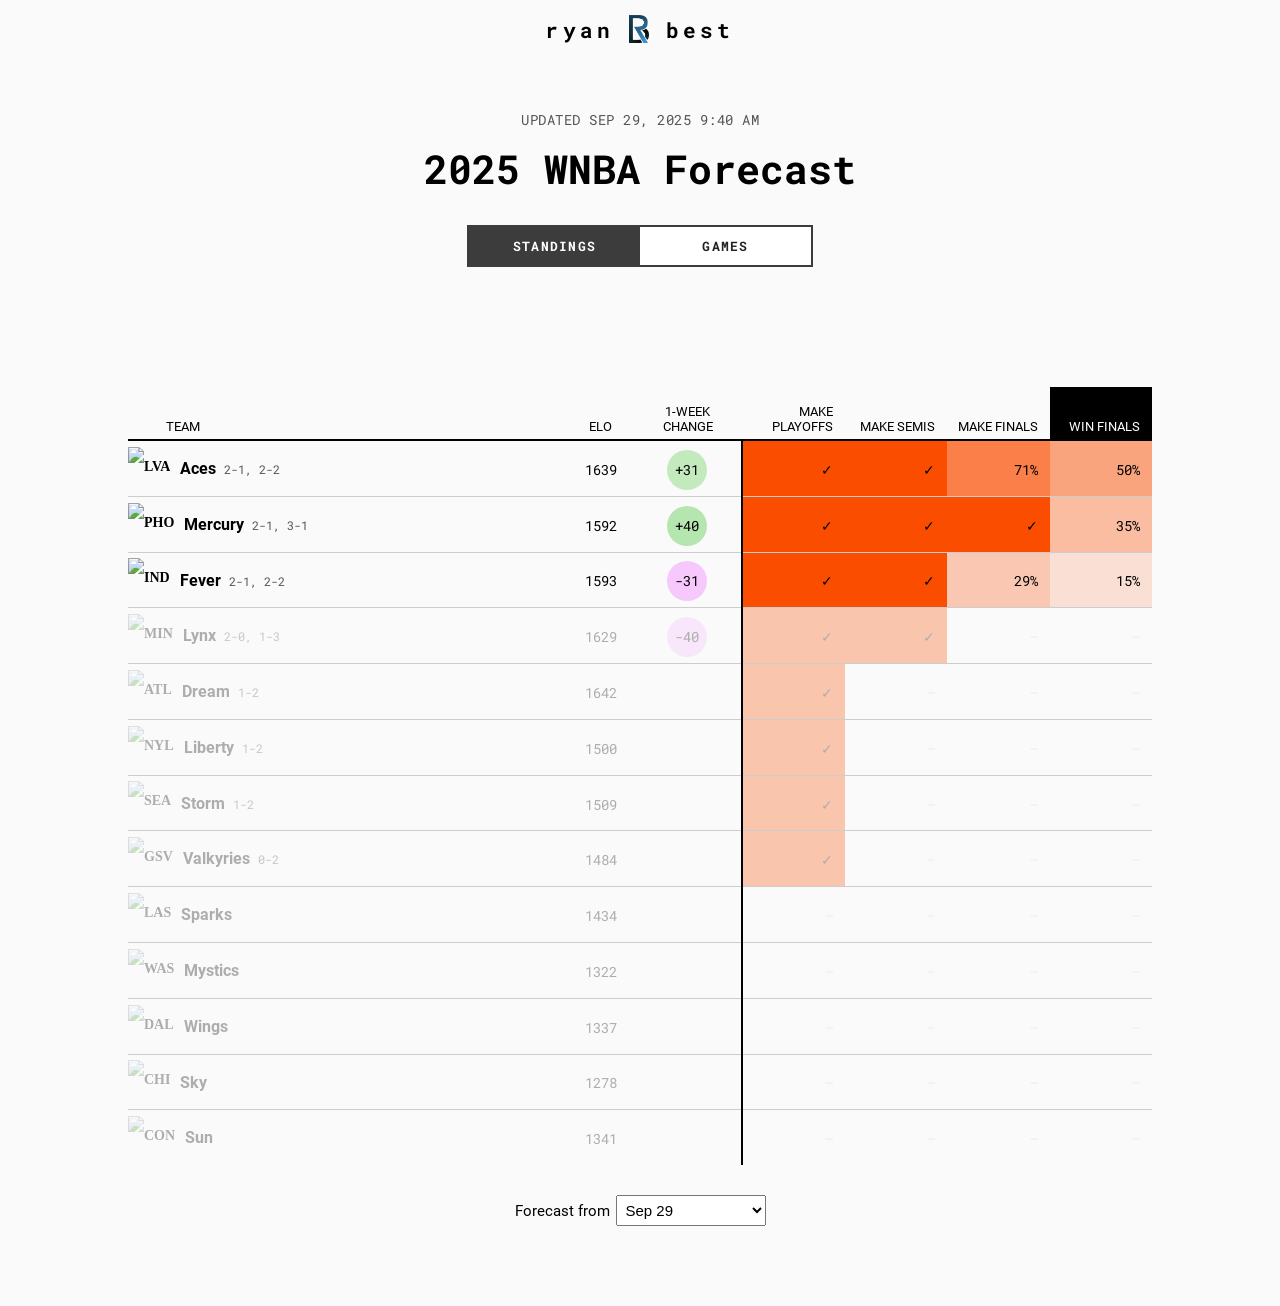
==== commit 37bbdc18: "Updates" ====
--- a/index.html
+++ b/index.html
@@ -1 +1 @@
-<!doctype html><head><title>2025 WNBA Forecast</title><meta name="viewport" content="width=device-width,initial-scale=1,shrink-to-fit=no"><meta name="description" content="This WNBA forecast projects each team's chances of winning every game, advancing to the playoffs and winning the WNBA Finals."><meta name="author" content="Ryan Best"><meta property="og:image" content="https://ryanabest.com/2025-wnba-predictions/assets/share-image-2025.2d8da6b53a1c4b98adba.png?foo"><meta property="og:title" content="2025 WNBA Forecast"><meta property="og:url" content="https://ryanabest.com/2025-wnba-predictions/"><meta property="og:type" content="website"><meta property="og:description" content="This WNBA forecast projects each team's chances of winning every game, advancing to the playoffs and winning the WNBA Finals."><link rel="shortcut icon" type="image/x-icon" href="https://ryanabest.com/2025-wnba-predictions/assets/favicon.ecc235909048d9bf21d6.png"><link rel="icon" type="image/x-icon" href="https://ryanabest.com/assets/favicon.ecc235909048d9bf21d6.png"><meta charset="UTF-8"><meta name="twitter:card" content="summary_large_image"><meta name="twitter:site" content="@ryanabest"><meta name="twitter:creator" content="@ryanabest"><meta name="twitter:title" content="2025 WNBA Forecast"><meta name="twitter:description" content="This WNBA forecast projects each team's chances of winning every game, advancing to the playoffs and winning the WNBA Finals."><meta property="twitter:image" content="https://ryanabest.com/2025-wnba-predictions/assets/share-image-2025.2d8da6b53a1c4b98adba.png?foo"><link rel="icon" href="favicon.png"><script defer="defer" src="main.15cac1962513ea73f8d1.js"></script><link href="main.115f07e05aad2d0afb2b.css" rel="stylesheet"></head><body><div class="menu" id="menu"><div class="menu-item" id="name"><a href="https://www.ryanabest.com"><p id="first-name">ryan</p><div class="logo"></div><p id="last-name">best</p></a></div></div><div class="container"><div id="intro"><p class="timestamp">UPDATED Sep 28, 2025 10:40 AM</p><h1>2025 WNBA Forecast</h1></div><div id="page-nav"><a id="standings-link"><button class="btn-cta standings-nav active">Standings</button></a><a id="games-link"><button class="btn-cta games-nav">Games</button></a></div><div class="content"><div class="table-cont"><table id="standings"><thead><tr class="lower sortable"><th id="name" scope="col" data-col="name" data-asc="true">Team</th><th id="elo" scope="col" data-col="elo">Elo</th><th class="num-width hide-mobile" id="week-diff" scope="col" data-col="change">1-Week Change</th><th class="pct-width" id="make_playoffs" scope="col" data-col="make_playoffs"><span class="hide-mobile">Make playoffs</span><span class="hide-desktop">Make play-offs</span></th><th class="pct-width" id="make_semis" scope="col" data-col="make_semi_finals">Make Semis</th><th class="pct-width" id="make_finals" scope="col" data-col="make_finals">Make Finals</th><th class="sorted desc pct-width" id="win_finals" scope="col" data-col="win_finals">Win Finals</th></tr></thead><tbody><tr><th class="team-name" data-str="aces" scope="row"><img class="team-logo" src="https://secure.espn.com/combiner/i?img=/i/teamlogos/wnba/500/lv.png&amp;w=56&amp;h=56" width="28" height="28" alt="LVA"><span class="name">Aces</span><span class="current-record hide-mobile">2-1, 2-1</span></th><td class="elo" data-val="1649">1649</td><td class="week-change hide-mobile" data-val="4"><div class="week-change-val" style="background-color:rgb(234, 245, 232);">+4</div></td><td class="odds border-left border-left-mobile" data-val="101" style="background-color: #fa4d00;">✓</td><td class="odds" data-val="101" style="background-color: #fa4d00;">✓</td><td class="odds" data-val="0.839625" style="background-color: rgb(250, 105, 40);">84%</td><td class="odds" data-val="0.5157" style="background-color: rgb(250, 161, 121);">52%</td></tr><tr><th class="team-name" data-str="mercury" scope="row"><img class="team-logo" src="https://secure.espn.com/combiner/i?img=/i/teamlogos/wnba/500/phx.png&amp;w=56&amp;h=56" width="28" height="28" alt="PHO"><span class="name">Mercury</span><span class="current-record hide-mobile">2-1, 2-1</span></th><td class="elo" data-val="1584">1584</td><td class="week-change hide-mobile" data-val="26"><div class="week-change-val" style="background-color:rgb(202, 236, 197);">+26</div></td><td class="odds border-left border-left-mobile" data-val="101" style="background-color: #fa4d00;">✓</td><td class="odds" data-val="101" style="background-color: #fa4d00;">✓</td><td class="odds" data-val="0.6546" style="background-color: rgb(250, 137, 86);">65%</td><td class="odds" data-val="0.217725" style="background-color: rgb(250, 212, 196);">22%</td></tr><tr><th class="team-name" data-str="lynx" scope="row"><img class="team-logo" src="https://secure.espn.com/combiner/i?img=/i/teamlogos/wnba/500/min.png&amp;w=56&amp;h=56" width="28" height="28" alt="MIN"><span class="name">Lynx</span><span class="current-record hide-mobile">2-0, 1-2</span></th><td class="elo" data-val="1637">1637</td><td class="week-change hide-mobile" data-val="-26"><div class="week-change-val" style="background-color:rgb(246, 207, 251);">-26</div></td><td class="odds border-left border-left-mobile" data-val="101" style="background-color: #fa4d00;">✓</td><td class="odds" data-val="101" style="background-color: #fa4d00;">✓</td><td class="odds" data-val="0.3454" style="background-color: rgb(250, 190, 164);">35%</td><td class="odds" data-val="0.19275" style="background-color: rgb(250, 217, 202);">19%</td></tr><tr><th class="team-name" data-str="fever" scope="row"><img class="team-logo" src="https://secure.espn.com/combiner/i?img=/i/teamlogos/wnba/500/ind.png&amp;w=56&amp;h=56" width="28" height="28" alt="IND"><span class="name">Fever</span><span class="current-record hide-mobile">2-1, 1-2</span></th><td class="elo" data-val="1583">1583</td><td class="week-change hide-mobile" data-val="-4"><div class="week-change-val" style="background-color:rgb(249, 236, 250);">-4</div></td><td class="odds border-left border-left-mobile" data-val="101" style="background-color: #fa4d00;">✓</td><td class="odds" data-val="101" style="background-color: #fa4d00;">✓</td><td class="odds" data-val="0.160375" style="background-color: rgb(250, 222, 210);">16%</td><td class="odds" data-val="0.073825" style="background-color: rgb(250, 237, 232);">7%</td></tr><tr><th class="team-name eliminated" data-str="dream" scope="row"><img class="team-logo" src="https://secure.espn.com/combiner/i?img=/i/teamlogos/wnba/500/atl.png&amp;w=56&amp;h=56" width="28" height="28" alt="ATL"><span class="name">Dream</span><span class="current-record hide-mobile">1-2</span></th><td class="elo eliminated" data-val="1642">1642</td><td class="week-change hide-mobile eliminated" data-val="0"></td><td class="odds eliminated border-left border-left-mobile" data-val="101" style="background-color: #fa4d00;">✓</td><td class="odds eliminated gray" data-val="-1" style="background-color: transparent;">—</td><td class="odds eliminated gray" data-val="-1" style="background-color: transparent;">—</td><td class="odds eliminated gray" data-val="-1" style="background-color: transparent;">—</td></tr><tr><th class="team-name eliminated" data-str="liberty" scope="row"><img class="team-logo" src="https://secure.espn.com/combiner/i?img=/i/teamlogos/wnba/500/ny.png&amp;w=56&amp;h=56" width="28" height="28" alt="NYL"><span class="name">Liberty</span><span class="current-record hide-mobile">1-2</span></th><td class="elo eliminated" data-val="1500">1500</td><td class="week-change hide-mobile eliminated" data-val="0"></td><td class="odds eliminated border-left border-left-mobile" data-val="101" style="background-color: #fa4d00;">✓</td><td class="odds eliminated gray" data-val="-1" style="background-color: transparent;">—</td><td class="odds eliminated gray" data-val="-1" style="background-color: transparent;">—</td><td class="odds eliminated gray" data-val="-1" style="background-color: transparent;">—</td></tr><tr><th class="team-name eliminated" data-str="storm" scope="row"><img class="team-logo" src="https://secure.espn.com/combiner/i?img=/i/teamlogos/wnba/500/sea.png&amp;w=56&amp;h=56" width="28" height="28" alt="SEA"><span class="name">Storm</span><span class="current-record hide-mobile">1-2</span></th><td class="elo eliminated" data-val="1509">1509</td><td class="week-change hide-mobile eliminated" data-val="0"></td><td class="odds eliminated border-left border-left-mobile" data-val="101" style="background-color: #fa4d00;">✓</td><td class="odds eliminated gray" data-val="-1" style="background-color: transparent;">—</td><td class="odds eliminated gray" data-val="-1" style="background-color: transparent;">—</td><td class="odds eliminated gray" data-val="-1" style="background-color: transparent;">—</td></tr><tr><th class="team-name eliminated" data-str="valkyries" scope="row"><img class="team-logo" src="https://secure.espn.com/combiner/i?img=/i/teamlogos/wnba/500/gsv.png&amp;w=56&amp;h=56" width="28" height="28" alt="GSV"><span class="name">Valkyries</span><span class="current-record hide-mobile">0-2</span></th><td class="elo eliminated" data-val="1484">1484</td><td class="week-change hide-mobile eliminated" data-val="0"></td><td class="odds eliminated border-left border-left-mobile" data-val="101" style="background-color: #fa4d00;">✓</td><td class="odds eliminated gray" data-val="-1" style="background-color: transparent;">—</td><td class="odds eliminated gray" data-val="-1" style="background-color: transparent;">—</td><td class="odds eliminated gray" data-val="-1" style="background-color: transparent;">—</td></tr><tr><th class="team-name eliminated" data-str="sparks" scope="row"><img class="team-logo" src="https://secure.espn.com/combiner/i?img=/i/teamlogos/wnba/500/la.png&amp;w=56&amp;h=56" width="28" height="28" alt="LAS"><span class="name">Sparks</span><span class="current-record hide-mobile"></span></th><td class="elo eliminated" data-val="1434">1434</td><td class="week-change hide-mobile eliminated" data-val="0"></td><td class="odds eliminated gray border-left border-left-mobile" data-val="-1" style="background-color: transparent;">—</td><td class="odds eliminated gray" data-val="-1" style="background-color: transparent;">—</td><td class="odds eliminated gray" data-val="-1" style="background-color: transparent;">—</td><td class="odds eliminated gray" data-val="-1" style="background-color: transparent;">—</td></tr><tr><th class="team-name eliminated" data-str="mystics" scope="row"><img class="team-logo" src="https://secure.espn.com/combiner/i?img=/i/teamlogos/wnba/500/was.png&amp;w=56&amp;h=56" width="28" height="28" alt="WAS"><span class="name">Mystics</span><span class="current-record hide-mobile"></span></th><td class="elo eliminated" data-val="1322">1322</td><td class="week-change hide-mobile eliminated" data-val="0"></td><td class="odds eliminated gray border-left border-left-mobile" data-val="-1" style="background-color: transparent;">—</td><td class="odds eliminated gray" data-val="-1" style="background-color: transparent;">—</td><td class="odds eliminated gray" data-val="-1" style="background-color: transparent;">—</td><td class="odds eliminated gray" data-val="-1" style="background-color: transparent;">—</td></tr><tr><th class="team-name eliminated" data-str="wings" scope="row"><img class="team-logo" src="https://secure.espn.com/combiner/i?img=/i/teamlogos/wnba/500/dal.png&amp;w=56&amp;h=56" width="28" height="28" alt="DAL"><span class="name">Wings</span><span class="current-record hide-mobile"></span></th><td class="elo eliminated" data-val="1337">1337</td><td class="week-change hide-mobile eliminated" data-val="0"></td><td class="odds eliminated gray border-left border-left-mobile" data-val="-1" style="background-color: transparent;">—</td><td class="odds eliminated gray" data-val="-1" style="background-color: transparent;">—</td><td class="odds eliminated gray" data-val="-1" style="background-color: transparent;">—</td><td class="odds eliminated gray" data-val="-1" style="background-color: transparent;">—</td></tr><tr><th class="team-name eliminated" data-str="sky" scope="row"><img class="team-logo" src="https://secure.espn.com/combiner/i?img=/i/teamlogos/wnba/500/chi.png&amp;w=56&amp;h=56" width="28" height="28" alt="CHI"><span class="name">Sky</span><span class="current-record hide-mobile"></span></th><td class="elo eliminated" data-val="1278">1278</td><td class="week-change hide-mobile eliminated" data-val="0"></td><td class="odds eliminated gray border-left border-left-mobile" data-val="-1" style="background-color: transparent;">—</td><td class="odds eliminated gray" data-val="-1" style="background-color: transparent;">—</td><td class="odds eliminated gray" data-val="-1" style="background-color: transparent;">—</td><td class="odds eliminated gray" data-val="-1" style="background-color: transparent;">—</td></tr><tr><th class="team-name eliminated" data-str="sun" scope="row"><img class="team-logo" src="https://secure.espn.com/combiner/i?img=/i/teamlogos/wnba/500/conn.png&amp;w=56&amp;h=56" width="28" height="28" alt="CON"><span class="name">Sun</span><span class="current-record hide-mobile"></span></th><td class="elo eliminated" data-val="1341">1341</td><td class="week-change hide-mobile eliminated" data-val="0"></td><td class="odds eliminated gray border-left border-left-mobile" data-val="-1" style="background-color: transparent;">—</td><td class="odds eliminated gray" data-val="-1" style="background-color: transparent;">—</td><td class="odds eliminated gray" data-val="-1" style="background-color: transparent;">—</td><td class="odds eliminated gray" data-val="-1" style="background-color: transparent;">—</td></tr></tbody></table></div><div class="selector-wrap standings-selector"><label><span class="text">Forecast from</span><span><select id="standings-selector" name="standings-date"><option selected="selected">Sep 28</option><option>Sep 20</option><option>Start of playoffs</option><option>Sep 6</option><option>Aug 30</option><option>Aug 23</option><option>Aug 14</option><option>Aug 8</option><option>Aug 2</option><option>Jul 24</option><option>Jul 17</option><option>Jul 12</option><option>Jul 6</option><option>Jun 26</option><option>Jun 18</option><option>Jun 12</option><option>Jun 6</option><option>May 30</option><option>May 25</option><option>Preseason</option></select></span></label></div></div><script>const page = `standings`;</script></div></body>+<!doctype html><head><title>2025 WNBA Forecast</title><meta name="viewport" content="width=device-width,initial-scale=1,shrink-to-fit=no"><meta name="description" content="This WNBA forecast projects each team's chances of winning every game, advancing to the playoffs and winning the WNBA Finals."><meta name="author" content="Ryan Best"><meta property="og:image" content="https://ryanabest.com/2025-wnba-predictions/assets/share-image-2025.2d8da6b53a1c4b98adba.png?foo"><meta property="og:title" content="2025 WNBA Forecast"><meta property="og:url" content="https://ryanabest.com/2025-wnba-predictions/"><meta property="og:type" content="website"><meta property="og:description" content="This WNBA forecast projects each team's chances of winning every game, advancing to the playoffs and winning the WNBA Finals."><link rel="shortcut icon" type="image/x-icon" href="https://ryanabest.com/2025-wnba-predictions/assets/favicon.ecc235909048d9bf21d6.png"><link rel="icon" type="image/x-icon" href="https://ryanabest.com/assets/favicon.ecc235909048d9bf21d6.png"><meta charset="UTF-8"><meta name="twitter:card" content="summary_large_image"><meta name="twitter:site" content="@ryanabest"><meta name="twitter:creator" content="@ryanabest"><meta name="twitter:title" content="2025 WNBA Forecast"><meta name="twitter:description" content="This WNBA forecast projects each team's chances of winning every game, advancing to the playoffs and winning the WNBA Finals."><meta property="twitter:image" content="https://ryanabest.com/2025-wnba-predictions/assets/share-image-2025.2d8da6b53a1c4b98adba.png?foo"><link rel="icon" href="favicon.png"><script defer="defer" src="main.b091e3d7a1776fd62c47.js"></script><link href="main.115f07e05aad2d0afb2b.css" rel="stylesheet"></head><body><div class="menu" id="menu"><div class="menu-item" id="name"><a href="https://www.ryanabest.com"><p id="first-name">ryan</p><div class="logo"></div><p id="last-name">best</p></a></div></div><div class="container"><div id="intro"><p class="timestamp">UPDATED Sep 29, 2025 9:40 AM</p><h1>2025 WNBA Forecast</h1></div><div id="page-nav"><a id="standings-link"><button class="btn-cta standings-nav active">Standings</button></a><a id="games-link"><button class="btn-cta games-nav">Games</button></a></div><div class="content"><div class="table-cont"><table id="standings"><thead><tr class="lower sortable"><th id="name" scope="col" data-col="name" data-asc="true">Team</th><th id="elo" scope="col" data-col="elo">Elo</th><th class="num-width hide-mobile" id="week-diff" scope="col" data-col="change">1-Week Change</th><th class="pct-width" id="make_playoffs" scope="col" data-col="make_playoffs"><span class="hide-mobile">Make playoffs</span><span class="hide-desktop">Make play-offs</span></th><th class="pct-width" id="make_semis" scope="col" data-col="make_semi_finals">Make Semis</th><th class="pct-width" id="make_finals" scope="col" data-col="make_finals">Make Finals</th><th class="sorted desc pct-width" id="win_finals" scope="col" data-col="win_finals">Win Finals</th></tr></thead><tbody><tr><th class="team-name" data-str="aces" scope="row"><img class="team-logo" src="https://secure.espn.com/combiner/i?img=/i/teamlogos/wnba/500/lv.png&amp;w=56&amp;h=56" width="28" height="28" alt="LVA"><span class="name">Aces</span><span class="current-record hide-mobile">2-1, 2-2</span></th><td class="elo" data-val="1639">1639</td><td class="week-change hide-mobile" data-val="31"><div class="week-change-val" style="background-color:rgb(195, 234, 189);">+31</div></td><td class="odds border-left border-left-mobile" data-val="101" style="background-color: #fa4d00;">✓</td><td class="odds" data-val="101" style="background-color: #fa4d00;">✓</td><td class="odds" data-val="0.713375" style="background-color: rgb(250, 127, 72);">71%</td><td class="odds" data-val="0.495925" style="background-color: rgb(250, 164, 126);">50%</td></tr><tr><th class="team-name" data-str="mercury" scope="row"><img class="team-logo" src="https://secure.espn.com/combiner/i?img=/i/teamlogos/wnba/500/phx.png&amp;w=56&amp;h=56" width="28" height="28" alt="PHO"><span class="name">Mercury</span><span class="current-record hide-mobile">2-1, 3-1</span></th><td class="elo" data-val="1592">1592</td><td class="week-change hide-mobile" data-val="40"><div class="week-change-val" style="background-color:rgb(182, 230, 175);">+40</div></td><td class="odds border-left border-left-mobile" data-val="101" style="background-color: #fa4d00;">✓</td><td class="odds" data-val="101" style="background-color: #fa4d00;">✓</td><td class="odds" data-val="101" style="background-color: #fa4d00;">✓</td><td class="odds" data-val="0.353025" style="background-color: rgb(250, 189, 162);">35%</td></tr><tr><th class="team-name" data-str="fever" scope="row"><img class="team-logo" src="https://secure.espn.com/combiner/i?img=/i/teamlogos/wnba/500/ind.png&amp;w=56&amp;h=56" width="28" height="28" alt="IND"><span class="name">Fever</span><span class="current-record hide-mobile">2-1, 2-2</span></th><td class="elo" data-val="1593">1593</td><td class="week-change hide-mobile" data-val="-31"><div class="week-change-val" style="background-color:rgb(246, 200, 251);">-31</div></td><td class="odds border-left border-left-mobile" data-val="101" style="background-color: #fa4d00;">✓</td><td class="odds" data-val="101" style="background-color: #fa4d00;">✓</td><td class="odds" data-val="0.286625" style="background-color: rgb(250, 200, 178);">29%</td><td class="odds" data-val="0.15105" style="background-color: rgb(250, 224, 212);">15%</td></tr><tr><th class="team-name eliminated" data-str="lynx" scope="row"><img class="team-logo" src="https://secure.espn.com/combiner/i?img=/i/teamlogos/wnba/500/min.png&amp;w=56&amp;h=56" width="28" height="28" alt="MIN"><span class="name">Lynx</span><span class="current-record hide-mobile">2-0, 1-3</span></th><td class="elo eliminated" data-val="1629">1629</td><td class="week-change hide-mobile eliminated" data-val="-40"><div class="week-change-val" style="background-color:rgb(244, 188, 251);">-40</div></td><td class="odds eliminated border-left border-left-mobile" data-val="101" style="background-color: #fa4d00;">✓</td><td class="odds eliminated" data-val="101" style="background-color: #fa4d00;">✓</td><td class="odds eliminated gray" data-val="-1" style="background-color: transparent;">—</td><td class="odds eliminated gray" data-val="-1" style="background-color: transparent;">—</td></tr><tr><th class="team-name eliminated" data-str="dream" scope="row"><img class="team-logo" src="https://secure.espn.com/combiner/i?img=/i/teamlogos/wnba/500/atl.png&amp;w=56&amp;h=56" width="28" height="28" alt="ATL"><span class="name">Dream</span><span class="current-record hide-mobile">1-2</span></th><td class="elo eliminated" data-val="1642">1642</td><td class="week-change hide-mobile eliminated" data-val="0"></td><td class="odds eliminated border-left border-left-mobile" data-val="101" style="background-color: #fa4d00;">✓</td><td class="odds eliminated gray" data-val="-1" style="background-color: transparent;">—</td><td class="odds eliminated gray" data-val="-1" style="background-color: transparent;">—</td><td class="odds eliminated gray" data-val="-1" style="background-color: transparent;">—</td></tr><tr><th class="team-name eliminated" data-str="liberty" scope="row"><img class="team-logo" src="https://secure.espn.com/combiner/i?img=/i/teamlogos/wnba/500/ny.png&amp;w=56&amp;h=56" width="28" height="28" alt="NYL"><span class="name">Liberty</span><span class="current-record hide-mobile">1-2</span></th><td class="elo eliminated" data-val="1500">1500</td><td class="week-change hide-mobile eliminated" data-val="0"></td><td class="odds eliminated border-left border-left-mobile" data-val="101" style="background-color: #fa4d00;">✓</td><td class="odds eliminated gray" data-val="-1" style="background-color: transparent;">—</td><td class="odds eliminated gray" data-val="-1" style="background-color: transparent;">—</td><td class="odds eliminated gray" data-val="-1" style="background-color: transparent;">—</td></tr><tr><th class="team-name eliminated" data-str="storm" scope="row"><img class="team-logo" src="https://secure.espn.com/combiner/i?img=/i/teamlogos/wnba/500/sea.png&amp;w=56&amp;h=56" width="28" height="28" alt="SEA"><span class="name">Storm</span><span class="current-record hide-mobile">1-2</span></th><td class="elo eliminated" data-val="1509">1509</td><td class="week-change hide-mobile eliminated" data-val="0"></td><td class="odds eliminated border-left border-left-mobile" data-val="101" style="background-color: #fa4d00;">✓</td><td class="odds eliminated gray" data-val="-1" style="background-color: transparent;">—</td><td class="odds eliminated gray" data-val="-1" style="background-color: transparent;">—</td><td class="odds eliminated gray" data-val="-1" style="background-color: transparent;">—</td></tr><tr><th class="team-name eliminated" data-str="valkyries" scope="row"><img class="team-logo" src="https://secure.espn.com/combiner/i?img=/i/teamlogos/wnba/500/gsv.png&amp;w=56&amp;h=56" width="28" height="28" alt="GSV"><span class="name">Valkyries</span><span class="current-record hide-mobile">0-2</span></th><td class="elo eliminated" data-val="1484">1484</td><td class="week-change hide-mobile eliminated" data-val="0"></td><td class="odds eliminated border-left border-left-mobile" data-val="101" style="background-color: #fa4d00;">✓</td><td class="odds eliminated gray" data-val="-1" style="background-color: transparent;">—</td><td class="odds eliminated gray" data-val="-1" style="background-color: transparent;">—</td><td class="odds eliminated gray" data-val="-1" style="background-color: transparent;">—</td></tr><tr><th class="team-name eliminated" data-str="sparks" scope="row"><img class="team-logo" src="https://secure.espn.com/combiner/i?img=/i/teamlogos/wnba/500/la.png&amp;w=56&amp;h=56" width="28" height="28" alt="LAS"><span class="name">Sparks</span><span class="current-record hide-mobile"></span></th><td class="elo eliminated" data-val="1434">1434</td><td class="week-change hide-mobile eliminated" data-val="0"></td><td class="odds eliminated gray border-left border-left-mobile" data-val="-1" style="background-color: transparent;">—</td><td class="odds eliminated gray" data-val="-1" style="background-color: transparent;">—</td><td class="odds eliminated gray" data-val="-1" style="background-color: transparent;">—</td><td class="odds eliminated gray" data-val="-1" style="background-color: transparent;">—</td></tr><tr><th class="team-name eliminated" data-str="mystics" scope="row"><img class="team-logo" src="https://secure.espn.com/combiner/i?img=/i/teamlogos/wnba/500/was.png&amp;w=56&amp;h=56" width="28" height="28" alt="WAS"><span class="name">Mystics</span><span class="current-record hide-mobile"></span></th><td class="elo eliminated" data-val="1322">1322</td><td class="week-change hide-mobile eliminated" data-val="0"></td><td class="odds eliminated gray border-left border-left-mobile" data-val="-1" style="background-color: transparent;">—</td><td class="odds eliminated gray" data-val="-1" style="background-color: transparent;">—</td><td class="odds eliminated gray" data-val="-1" style="background-color: transparent;">—</td><td class="odds eliminated gray" data-val="-1" style="background-color: transparent;">—</td></tr><tr><th class="team-name eliminated" data-str="wings" scope="row"><img class="team-logo" src="https://secure.espn.com/combiner/i?img=/i/teamlogos/wnba/500/dal.png&amp;w=56&amp;h=56" width="28" height="28" alt="DAL"><span class="name">Wings</span><span class="current-record hide-mobile"></span></th><td class="elo eliminated" data-val="1337">1337</td><td class="week-change hide-mobile eliminated" data-val="0"></td><td class="odds eliminated gray border-left border-left-mobile" data-val="-1" style="background-color: transparent;">—</td><td class="odds eliminated gray" data-val="-1" style="background-color: transparent;">—</td><td class="odds eliminated gray" data-val="-1" style="background-color: transparent;">—</td><td class="odds eliminated gray" data-val="-1" style="background-color: transparent;">—</td></tr><tr><th class="team-name eliminated" data-str="sky" scope="row"><img class="team-logo" src="https://secure.espn.com/combiner/i?img=/i/teamlogos/wnba/500/chi.png&amp;w=56&amp;h=56" width="28" height="28" alt="CHI"><span class="name">Sky</span><span class="current-record hide-mobile"></span></th><td class="elo eliminated" data-val="1278">1278</td><td class="week-change hide-mobile eliminated" data-val="0"></td><td class="odds eliminated gray border-left border-left-mobile" data-val="-1" style="background-color: transparent;">—</td><td class="odds eliminated gray" data-val="-1" style="background-color: transparent;">—</td><td class="odds eliminated gray" data-val="-1" style="background-color: transparent;">—</td><td class="odds eliminated gray" data-val="-1" style="background-color: transparent;">—</td></tr><tr><th class="team-name eliminated" data-str="sun" scope="row"><img class="team-logo" src="https://secure.espn.com/combiner/i?img=/i/teamlogos/wnba/500/conn.png&amp;w=56&amp;h=56" width="28" height="28" alt="CON"><span class="name">Sun</span><span class="current-record hide-mobile"></span></th><td class="elo eliminated" data-val="1341">1341</td><td class="week-change hide-mobile eliminated" data-val="0"></td><td class="odds eliminated gray border-left border-left-mobile" data-val="-1" style="background-color: transparent;">—</td><td class="odds eliminated gray" data-val="-1" style="background-color: transparent;">—</td><td class="odds eliminated gray" data-val="-1" style="background-color: transparent;">—</td><td class="odds eliminated gray" data-val="-1" style="background-color: transparent;">—</td></tr></tbody></table></div><div class="selector-wrap standings-selector"><label><span class="text">Forecast from</span><span><select id="standings-selector" name="standings-date"><option selected="selected">Sep 29</option><option>Sep 21</option><option>Start of playoffs</option><option>Sep 7</option><option>Aug 30</option><option>Aug 23</option><option>Aug 14</option><option>Aug 8</option><option>Aug 4</option><option>Jul 28</option><option>Jul 17</option><option>Jul 13</option><option>Jul 7</option><option>Jun 26</option><option>Jun 22</option><option>Jun 16</option><option>Jun 8</option><option>Jun 2</option><option>May 25</option><option>Preseason</option></select></span></label></div></div><script>const page = `standings`;</script></div></body>
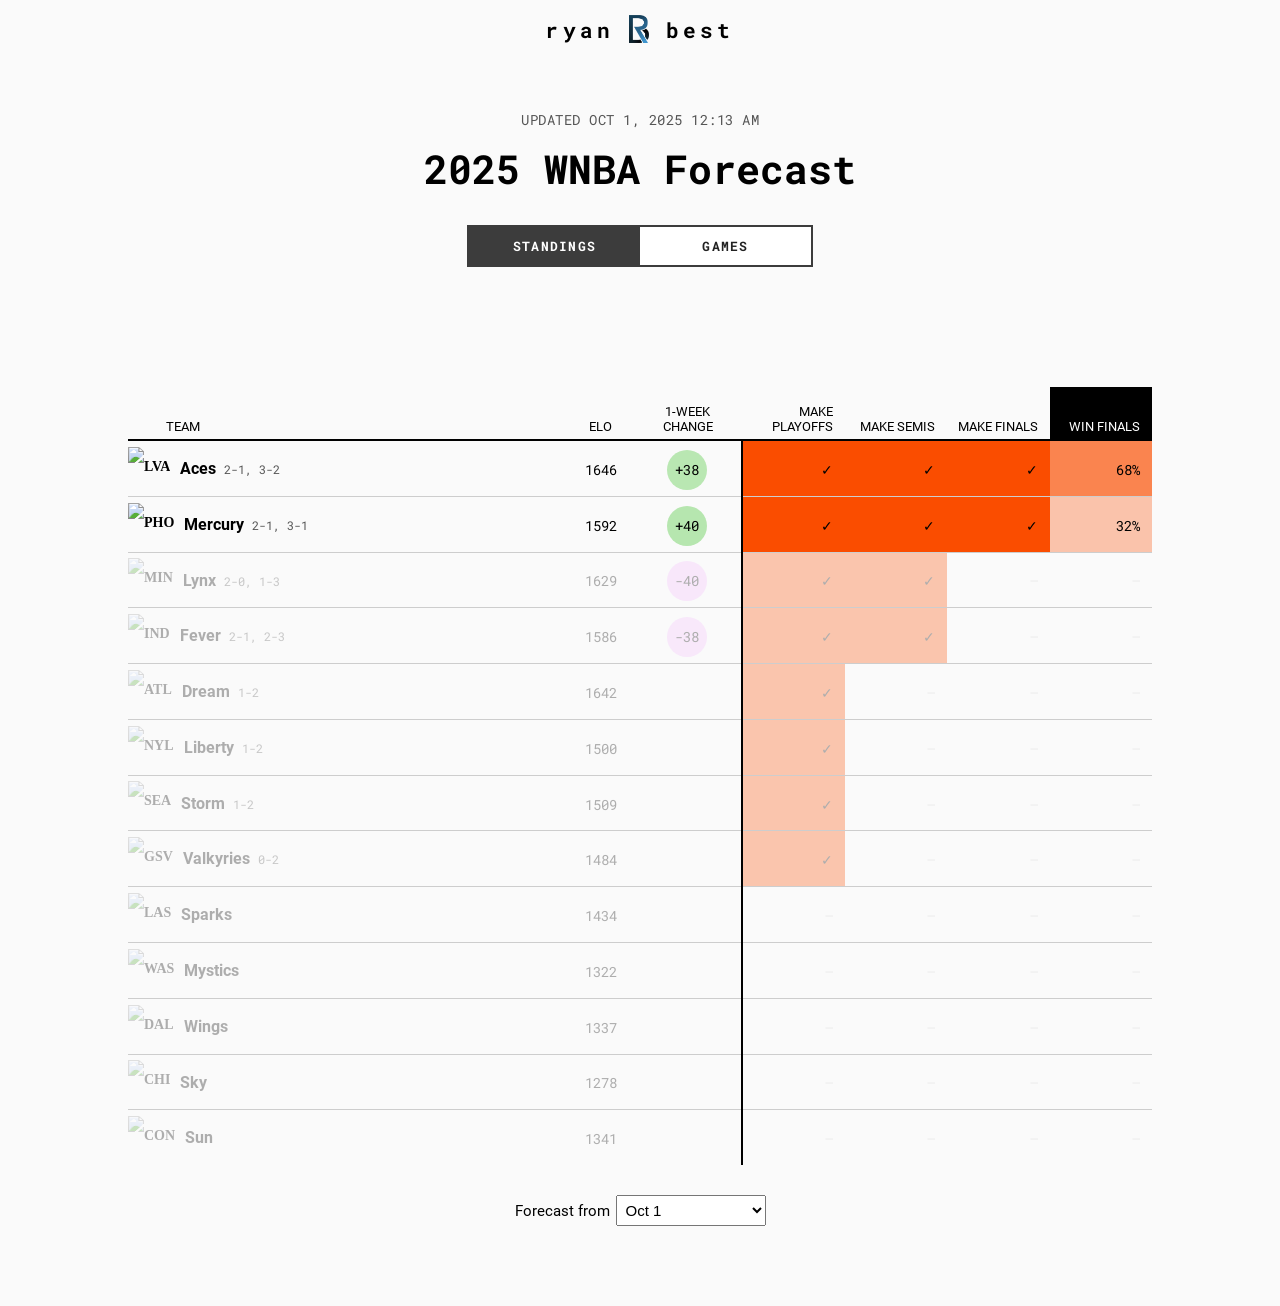
==== commit 7196935a: "Updates" ====
--- a/index.html
+++ b/index.html
@@ -1 +1 @@
-<!doctype html><head><title>2025 WNBA Forecast</title><meta name="viewport" content="width=device-width,initial-scale=1,shrink-to-fit=no"><meta name="description" content="This WNBA forecast projects each team's chances of winning every game, advancing to the playoffs and winning the WNBA Finals."><meta name="author" content="Ryan Best"><meta property="og:image" content="https://ryanabest.com/2025-wnba-predictions/assets/share-image-2025.2d8da6b53a1c4b98adba.png?foo"><meta property="og:title" content="2025 WNBA Forecast"><meta property="og:url" content="https://ryanabest.com/2025-wnba-predictions/"><meta property="og:type" content="website"><meta property="og:description" content="This WNBA forecast projects each team's chances of winning every game, advancing to the playoffs and winning the WNBA Finals."><link rel="shortcut icon" type="image/x-icon" href="https://ryanabest.com/2025-wnba-predictions/assets/favicon.ecc235909048d9bf21d6.png"><link rel="icon" type="image/x-icon" href="https://ryanabest.com/assets/favicon.ecc235909048d9bf21d6.png"><meta charset="UTF-8"><meta name="twitter:card" content="summary_large_image"><meta name="twitter:site" content="@ryanabest"><meta name="twitter:creator" content="@ryanabest"><meta name="twitter:title" content="2025 WNBA Forecast"><meta name="twitter:description" content="This WNBA forecast projects each team's chances of winning every game, advancing to the playoffs and winning the WNBA Finals."><meta property="twitter:image" content="https://ryanabest.com/2025-wnba-predictions/assets/share-image-2025.2d8da6b53a1c4b98adba.png?foo"><link rel="icon" href="favicon.png"><script defer="defer" src="main.b091e3d7a1776fd62c47.js"></script><link href="main.115f07e05aad2d0afb2b.css" rel="stylesheet"></head><body><div class="menu" id="menu"><div class="menu-item" id="name"><a href="https://www.ryanabest.com"><p id="first-name">ryan</p><div class="logo"></div><p id="last-name">best</p></a></div></div><div class="container"><div id="intro"><p class="timestamp">UPDATED Sep 29, 2025 9:40 AM</p><h1>2025 WNBA Forecast</h1></div><div id="page-nav"><a id="standings-link"><button class="btn-cta standings-nav active">Standings</button></a><a id="games-link"><button class="btn-cta games-nav">Games</button></a></div><div class="content"><div class="table-cont"><table id="standings"><thead><tr class="lower sortable"><th id="name" scope="col" data-col="name" data-asc="true">Team</th><th id="elo" scope="col" data-col="elo">Elo</th><th class="num-width hide-mobile" id="week-diff" scope="col" data-col="change">1-Week Change</th><th class="pct-width" id="make_playoffs" scope="col" data-col="make_playoffs"><span class="hide-mobile">Make playoffs</span><span class="hide-desktop">Make play-offs</span></th><th class="pct-width" id="make_semis" scope="col" data-col="make_semi_finals">Make Semis</th><th class="pct-width" id="make_finals" scope="col" data-col="make_finals">Make Finals</th><th class="sorted desc pct-width" id="win_finals" scope="col" data-col="win_finals">Win Finals</th></tr></thead><tbody><tr><th class="team-name" data-str="aces" scope="row"><img class="team-logo" src="https://secure.espn.com/combiner/i?img=/i/teamlogos/wnba/500/lv.png&amp;w=56&amp;h=56" width="28" height="28" alt="LVA"><span class="name">Aces</span><span class="current-record hide-mobile">2-1, 2-2</span></th><td class="elo" data-val="1639">1639</td><td class="week-change hide-mobile" data-val="31"><div class="week-change-val" style="background-color:rgb(195, 234, 189);">+31</div></td><td class="odds border-left border-left-mobile" data-val="101" style="background-color: #fa4d00;">✓</td><td class="odds" data-val="101" style="background-color: #fa4d00;">✓</td><td class="odds" data-val="0.713375" style="background-color: rgb(250, 127, 72);">71%</td><td class="odds" data-val="0.495925" style="background-color: rgb(250, 164, 126);">50%</td></tr><tr><th class="team-name" data-str="mercury" scope="row"><img class="team-logo" src="https://secure.espn.com/combiner/i?img=/i/teamlogos/wnba/500/phx.png&amp;w=56&amp;h=56" width="28" height="28" alt="PHO"><span class="name">Mercury</span><span class="current-record hide-mobile">2-1, 3-1</span></th><td class="elo" data-val="1592">1592</td><td class="week-change hide-mobile" data-val="40"><div class="week-change-val" style="background-color:rgb(182, 230, 175);">+40</div></td><td class="odds border-left border-left-mobile" data-val="101" style="background-color: #fa4d00;">✓</td><td class="odds" data-val="101" style="background-color: #fa4d00;">✓</td><td class="odds" data-val="101" style="background-color: #fa4d00;">✓</td><td class="odds" data-val="0.353025" style="background-color: rgb(250, 189, 162);">35%</td></tr><tr><th class="team-name" data-str="fever" scope="row"><img class="team-logo" src="https://secure.espn.com/combiner/i?img=/i/teamlogos/wnba/500/ind.png&amp;w=56&amp;h=56" width="28" height="28" alt="IND"><span class="name">Fever</span><span class="current-record hide-mobile">2-1, 2-2</span></th><td class="elo" data-val="1593">1593</td><td class="week-change hide-mobile" data-val="-31"><div class="week-change-val" style="background-color:rgb(246, 200, 251);">-31</div></td><td class="odds border-left border-left-mobile" data-val="101" style="background-color: #fa4d00;">✓</td><td class="odds" data-val="101" style="background-color: #fa4d00;">✓</td><td class="odds" data-val="0.286625" style="background-color: rgb(250, 200, 178);">29%</td><td class="odds" data-val="0.15105" style="background-color: rgb(250, 224, 212);">15%</td></tr><tr><th class="team-name eliminated" data-str="lynx" scope="row"><img class="team-logo" src="https://secure.espn.com/combiner/i?img=/i/teamlogos/wnba/500/min.png&amp;w=56&amp;h=56" width="28" height="28" alt="MIN"><span class="name">Lynx</span><span class="current-record hide-mobile">2-0, 1-3</span></th><td class="elo eliminated" data-val="1629">1629</td><td class="week-change hide-mobile eliminated" data-val="-40"><div class="week-change-val" style="background-color:rgb(244, 188, 251);">-40</div></td><td class="odds eliminated border-left border-left-mobile" data-val="101" style="background-color: #fa4d00;">✓</td><td class="odds eliminated" data-val="101" style="background-color: #fa4d00;">✓</td><td class="odds eliminated gray" data-val="-1" style="background-color: transparent;">—</td><td class="odds eliminated gray" data-val="-1" style="background-color: transparent;">—</td></tr><tr><th class="team-name eliminated" data-str="dream" scope="row"><img class="team-logo" src="https://secure.espn.com/combiner/i?img=/i/teamlogos/wnba/500/atl.png&amp;w=56&amp;h=56" width="28" height="28" alt="ATL"><span class="name">Dream</span><span class="current-record hide-mobile">1-2</span></th><td class="elo eliminated" data-val="1642">1642</td><td class="week-change hide-mobile eliminated" data-val="0"></td><td class="odds eliminated border-left border-left-mobile" data-val="101" style="background-color: #fa4d00;">✓</td><td class="odds eliminated gray" data-val="-1" style="background-color: transparent;">—</td><td class="odds eliminated gray" data-val="-1" style="background-color: transparent;">—</td><td class="odds eliminated gray" data-val="-1" style="background-color: transparent;">—</td></tr><tr><th class="team-name eliminated" data-str="liberty" scope="row"><img class="team-logo" src="https://secure.espn.com/combiner/i?img=/i/teamlogos/wnba/500/ny.png&amp;w=56&amp;h=56" width="28" height="28" alt="NYL"><span class="name">Liberty</span><span class="current-record hide-mobile">1-2</span></th><td class="elo eliminated" data-val="1500">1500</td><td class="week-change hide-mobile eliminated" data-val="0"></td><td class="odds eliminated border-left border-left-mobile" data-val="101" style="background-color: #fa4d00;">✓</td><td class="odds eliminated gray" data-val="-1" style="background-color: transparent;">—</td><td class="odds eliminated gray" data-val="-1" style="background-color: transparent;">—</td><td class="odds eliminated gray" data-val="-1" style="background-color: transparent;">—</td></tr><tr><th class="team-name eliminated" data-str="storm" scope="row"><img class="team-logo" src="https://secure.espn.com/combiner/i?img=/i/teamlogos/wnba/500/sea.png&amp;w=56&amp;h=56" width="28" height="28" alt="SEA"><span class="name">Storm</span><span class="current-record hide-mobile">1-2</span></th><td class="elo eliminated" data-val="1509">1509</td><td class="week-change hide-mobile eliminated" data-val="0"></td><td class="odds eliminated border-left border-left-mobile" data-val="101" style="background-color: #fa4d00;">✓</td><td class="odds eliminated gray" data-val="-1" style="background-color: transparent;">—</td><td class="odds eliminated gray" data-val="-1" style="background-color: transparent;">—</td><td class="odds eliminated gray" data-val="-1" style="background-color: transparent;">—</td></tr><tr><th class="team-name eliminated" data-str="valkyries" scope="row"><img class="team-logo" src="https://secure.espn.com/combiner/i?img=/i/teamlogos/wnba/500/gsv.png&amp;w=56&amp;h=56" width="28" height="28" alt="GSV"><span class="name">Valkyries</span><span class="current-record hide-mobile">0-2</span></th><td class="elo eliminated" data-val="1484">1484</td><td class="week-change hide-mobile eliminated" data-val="0"></td><td class="odds eliminated border-left border-left-mobile" data-val="101" style="background-color: #fa4d00;">✓</td><td class="odds eliminated gray" data-val="-1" style="background-color: transparent;">—</td><td class="odds eliminated gray" data-val="-1" style="background-color: transparent;">—</td><td class="odds eliminated gray" data-val="-1" style="background-color: transparent;">—</td></tr><tr><th class="team-name eliminated" data-str="sparks" scope="row"><img class="team-logo" src="https://secure.espn.com/combiner/i?img=/i/teamlogos/wnba/500/la.png&amp;w=56&amp;h=56" width="28" height="28" alt="LAS"><span class="name">Sparks</span><span class="current-record hide-mobile"></span></th><td class="elo eliminated" data-val="1434">1434</td><td class="week-change hide-mobile eliminated" data-val="0"></td><td class="odds eliminated gray border-left border-left-mobile" data-val="-1" style="background-color: transparent;">—</td><td class="odds eliminated gray" data-val="-1" style="background-color: transparent;">—</td><td class="odds eliminated gray" data-val="-1" style="background-color: transparent;">—</td><td class="odds eliminated gray" data-val="-1" style="background-color: transparent;">—</td></tr><tr><th class="team-name eliminated" data-str="mystics" scope="row"><img class="team-logo" src="https://secure.espn.com/combiner/i?img=/i/teamlogos/wnba/500/was.png&amp;w=56&amp;h=56" width="28" height="28" alt="WAS"><span class="name">Mystics</span><span class="current-record hide-mobile"></span></th><td class="elo eliminated" data-val="1322">1322</td><td class="week-change hide-mobile eliminated" data-val="0"></td><td class="odds eliminated gray border-left border-left-mobile" data-val="-1" style="background-color: transparent;">—</td><td class="odds eliminated gray" data-val="-1" style="background-color: transparent;">—</td><td class="odds eliminated gray" data-val="-1" style="background-color: transparent;">—</td><td class="odds eliminated gray" data-val="-1" style="background-color: transparent;">—</td></tr><tr><th class="team-name eliminated" data-str="wings" scope="row"><img class="team-logo" src="https://secure.espn.com/combiner/i?img=/i/teamlogos/wnba/500/dal.png&amp;w=56&amp;h=56" width="28" height="28" alt="DAL"><span class="name">Wings</span><span class="current-record hide-mobile"></span></th><td class="elo eliminated" data-val="1337">1337</td><td class="week-change hide-mobile eliminated" data-val="0"></td><td class="odds eliminated gray border-left border-left-mobile" data-val="-1" style="background-color: transparent;">—</td><td class="odds eliminated gray" data-val="-1" style="background-color: transparent;">—</td><td class="odds eliminated gray" data-val="-1" style="background-color: transparent;">—</td><td class="odds eliminated gray" data-val="-1" style="background-color: transparent;">—</td></tr><tr><th class="team-name eliminated" data-str="sky" scope="row"><img class="team-logo" src="https://secure.espn.com/combiner/i?img=/i/teamlogos/wnba/500/chi.png&amp;w=56&amp;h=56" width="28" height="28" alt="CHI"><span class="name">Sky</span><span class="current-record hide-mobile"></span></th><td class="elo eliminated" data-val="1278">1278</td><td class="week-change hide-mobile eliminated" data-val="0"></td><td class="odds eliminated gray border-left border-left-mobile" data-val="-1" style="background-color: transparent;">—</td><td class="odds eliminated gray" data-val="-1" style="background-color: transparent;">—</td><td class="odds eliminated gray" data-val="-1" style="background-color: transparent;">—</td><td class="odds eliminated gray" data-val="-1" style="background-color: transparent;">—</td></tr><tr><th class="team-name eliminated" data-str="sun" scope="row"><img class="team-logo" src="https://secure.espn.com/combiner/i?img=/i/teamlogos/wnba/500/conn.png&amp;w=56&amp;h=56" width="28" height="28" alt="CON"><span class="name">Sun</span><span class="current-record hide-mobile"></span></th><td class="elo eliminated" data-val="1341">1341</td><td class="week-change hide-mobile eliminated" data-val="0"></td><td class="odds eliminated gray border-left border-left-mobile" data-val="-1" style="background-color: transparent;">—</td><td class="odds eliminated gray" data-val="-1" style="background-color: transparent;">—</td><td class="odds eliminated gray" data-val="-1" style="background-color: transparent;">—</td><td class="odds eliminated gray" data-val="-1" style="background-color: transparent;">—</td></tr></tbody></table></div><div class="selector-wrap standings-selector"><label><span class="text">Forecast from</span><span><select id="standings-selector" name="standings-date"><option selected="selected">Sep 29</option><option>Sep 21</option><option>Start of playoffs</option><option>Sep 7</option><option>Aug 30</option><option>Aug 23</option><option>Aug 14</option><option>Aug 8</option><option>Aug 4</option><option>Jul 28</option><option>Jul 17</option><option>Jul 13</option><option>Jul 7</option><option>Jun 26</option><option>Jun 22</option><option>Jun 16</option><option>Jun 8</option><option>Jun 2</option><option>May 25</option><option>Preseason</option></select></span></label></div></div><script>const page = `standings`;</script></div></body>+<!doctype html><head><title>2025 WNBA Forecast</title><meta name="viewport" content="width=device-width,initial-scale=1,shrink-to-fit=no"><meta name="description" content="This WNBA forecast projects each team's chances of winning every game, advancing to the playoffs and winning the WNBA Finals."><meta name="author" content="Ryan Best"><meta property="og:image" content="https://ryanabest.com/2025-wnba-predictions/assets/share-image-2025.2d8da6b53a1c4b98adba.png?foo"><meta property="og:title" content="2025 WNBA Forecast"><meta property="og:url" content="https://ryanabest.com/2025-wnba-predictions/"><meta property="og:type" content="website"><meta property="og:description" content="This WNBA forecast projects each team's chances of winning every game, advancing to the playoffs and winning the WNBA Finals."><link rel="shortcut icon" type="image/x-icon" href="https://ryanabest.com/2025-wnba-predictions/assets/favicon.ecc235909048d9bf21d6.png"><link rel="icon" type="image/x-icon" href="https://ryanabest.com/assets/favicon.ecc235909048d9bf21d6.png"><meta charset="UTF-8"><meta name="twitter:card" content="summary_large_image"><meta name="twitter:site" content="@ryanabest"><meta name="twitter:creator" content="@ryanabest"><meta name="twitter:title" content="2025 WNBA Forecast"><meta name="twitter:description" content="This WNBA forecast projects each team's chances of winning every game, advancing to the playoffs and winning the WNBA Finals."><meta property="twitter:image" content="https://ryanabest.com/2025-wnba-predictions/assets/share-image-2025.2d8da6b53a1c4b98adba.png?foo"><link rel="icon" href="favicon.png"><script defer="defer" src="main.499b10fad75a172458cb.js"></script><link href="main.115f07e05aad2d0afb2b.css" rel="stylesheet"></head><body><div class="menu" id="menu"><div class="menu-item" id="name"><a href="https://www.ryanabest.com"><p id="first-name">ryan</p><div class="logo"></div><p id="last-name">best</p></a></div></div><div class="container"><div id="intro"><p class="timestamp">UPDATED Oct 1, 2025 12:13 AM</p><h1>2025 WNBA Forecast</h1></div><div id="page-nav"><a id="standings-link"><button class="btn-cta standings-nav active">Standings</button></a><a id="games-link"><button class="btn-cta games-nav">Games</button></a></div><div class="content"><div class="table-cont"><table id="standings"><thead><tr class="lower sortable"><th id="name" scope="col" data-col="name" data-asc="true">Team</th><th id="elo" scope="col" data-col="elo">Elo</th><th class="num-width hide-mobile" id="week-diff" scope="col" data-col="change">1-Week Change</th><th class="pct-width" id="make_playoffs" scope="col" data-col="make_playoffs"><span class="hide-mobile">Make playoffs</span><span class="hide-desktop">Make play-offs</span></th><th class="pct-width" id="make_semis" scope="col" data-col="make_semi_finals">Make Semis</th><th class="pct-width" id="make_finals" scope="col" data-col="make_finals">Make Finals</th><th class="sorted desc pct-width" id="win_finals" scope="col" data-col="win_finals">Win Finals</th></tr></thead><tbody><tr><th class="team-name" data-str="aces" scope="row"><img class="team-logo" src="https://secure.espn.com/combiner/i?img=/i/teamlogos/wnba/500/lv.png&amp;w=56&amp;h=56" width="28" height="28" alt="LVA"><span class="name">Aces</span><span class="current-record hide-mobile">2-1, 3-2</span></th><td class="elo" data-val="1646">1646</td><td class="week-change hide-mobile" data-val="38"><div class="week-change-val" style="background-color:rgb(185, 231, 178);">+38</div></td><td class="odds border-left border-left-mobile" data-val="101" style="background-color: #fa4d00;">✓</td><td class="odds" data-val="101" style="background-color: #fa4d00;">✓</td><td class="odds" data-val="101" style="background-color: #fa4d00;">✓</td><td class="odds" data-val="0.68475" style="background-color: rgb(250, 132, 79);">68%</td></tr><tr><th class="team-name" data-str="mercury" scope="row"><img class="team-logo" src="https://secure.espn.com/combiner/i?img=/i/teamlogos/wnba/500/phx.png&amp;w=56&amp;h=56" width="28" height="28" alt="PHO"><span class="name">Mercury</span><span class="current-record hide-mobile">2-1, 3-1</span></th><td class="elo" data-val="1592">1592</td><td class="week-change hide-mobile" data-val="40"><div class="week-change-val" style="background-color:rgb(182, 230, 175);">+40</div></td><td class="odds border-left border-left-mobile" data-val="101" style="background-color: #fa4d00;">✓</td><td class="odds" data-val="101" style="background-color: #fa4d00;">✓</td><td class="odds" data-val="101" style="background-color: #fa4d00;">✓</td><td class="odds" data-val="0.31525" style="background-color: rgb(250, 195, 171);">32%</td></tr><tr><th class="team-name eliminated" data-str="lynx" scope="row"><img class="team-logo" src="https://secure.espn.com/combiner/i?img=/i/teamlogos/wnba/500/min.png&amp;w=56&amp;h=56" width="28" height="28" alt="MIN"><span class="name">Lynx</span><span class="current-record hide-mobile">2-0, 1-3</span></th><td class="elo eliminated" data-val="1629">1629</td><td class="week-change hide-mobile eliminated" data-val="-40"><div class="week-change-val" style="background-color:rgb(244, 188, 251);">-40</div></td><td class="odds eliminated border-left border-left-mobile" data-val="101" style="background-color: #fa4d00;">✓</td><td class="odds eliminated" data-val="101" style="background-color: #fa4d00;">✓</td><td class="odds eliminated gray" data-val="-1" style="background-color: transparent;">—</td><td class="odds eliminated gray" data-val="-1" style="background-color: transparent;">—</td></tr><tr><th class="team-name eliminated" data-str="fever" scope="row"><img class="team-logo" src="https://secure.espn.com/combiner/i?img=/i/teamlogos/wnba/500/ind.png&amp;w=56&amp;h=56" width="28" height="28" alt="IND"><span class="name">Fever</span><span class="current-record hide-mobile">2-1, 2-3</span></th><td class="elo eliminated" data-val="1586">1586</td><td class="week-change hide-mobile eliminated" data-val="-38"><div class="week-change-val" style="background-color:rgb(245, 191, 251);">-38</div></td><td class="odds eliminated border-left border-left-mobile" data-val="101" style="background-color: #fa4d00;">✓</td><td class="odds eliminated" data-val="101" style="background-color: #fa4d00;">✓</td><td class="odds eliminated gray" data-val="-1" style="background-color: transparent;">—</td><td class="odds eliminated gray" data-val="-1" style="background-color: transparent;">—</td></tr><tr><th class="team-name eliminated" data-str="dream" scope="row"><img class="team-logo" src="https://secure.espn.com/combiner/i?img=/i/teamlogos/wnba/500/atl.png&amp;w=56&amp;h=56" width="28" height="28" alt="ATL"><span class="name">Dream</span><span class="current-record hide-mobile">1-2</span></th><td class="elo eliminated" data-val="1642">1642</td><td class="week-change hide-mobile eliminated" data-val="0"></td><td class="odds eliminated border-left border-left-mobile" data-val="101" style="background-color: #fa4d00;">✓</td><td class="odds eliminated gray" data-val="-1" style="background-color: transparent;">—</td><td class="odds eliminated gray" data-val="-1" style="background-color: transparent;">—</td><td class="odds eliminated gray" data-val="-1" style="background-color: transparent;">—</td></tr><tr><th class="team-name eliminated" data-str="liberty" scope="row"><img class="team-logo" src="https://secure.espn.com/combiner/i?img=/i/teamlogos/wnba/500/ny.png&amp;w=56&amp;h=56" width="28" height="28" alt="NYL"><span class="name">Liberty</span><span class="current-record hide-mobile">1-2</span></th><td class="elo eliminated" data-val="1500">1500</td><td class="week-change hide-mobile eliminated" data-val="0"></td><td class="odds eliminated border-left border-left-mobile" data-val="101" style="background-color: #fa4d00;">✓</td><td class="odds eliminated gray" data-val="-1" style="background-color: transparent;">—</td><td class="odds eliminated gray" data-val="-1" style="background-color: transparent;">—</td><td class="odds eliminated gray" data-val="-1" style="background-color: transparent;">—</td></tr><tr><th class="team-name eliminated" data-str="storm" scope="row"><img class="team-logo" src="https://secure.espn.com/combiner/i?img=/i/teamlogos/wnba/500/sea.png&amp;w=56&amp;h=56" width="28" height="28" alt="SEA"><span class="name">Storm</span><span class="current-record hide-mobile">1-2</span></th><td class="elo eliminated" data-val="1509">1509</td><td class="week-change hide-mobile eliminated" data-val="0"></td><td class="odds eliminated border-left border-left-mobile" data-val="101" style="background-color: #fa4d00;">✓</td><td class="odds eliminated gray" data-val="-1" style="background-color: transparent;">—</td><td class="odds eliminated gray" data-val="-1" style="background-color: transparent;">—</td><td class="odds eliminated gray" data-val="-1" style="background-color: transparent;">—</td></tr><tr><th class="team-name eliminated" data-str="valkyries" scope="row"><img class="team-logo" src="https://secure.espn.com/combiner/i?img=/i/teamlogos/wnba/500/gsv.png&amp;w=56&amp;h=56" width="28" height="28" alt="GSV"><span class="name">Valkyries</span><span class="current-record hide-mobile">0-2</span></th><td class="elo eliminated" data-val="1484">1484</td><td class="week-change hide-mobile eliminated" data-val="0"></td><td class="odds eliminated border-left border-left-mobile" data-val="101" style="background-color: #fa4d00;">✓</td><td class="odds eliminated gray" data-val="-1" style="background-color: transparent;">—</td><td class="odds eliminated gray" data-val="-1" style="background-color: transparent;">—</td><td class="odds eliminated gray" data-val="-1" style="background-color: transparent;">—</td></tr><tr><th class="team-name eliminated" data-str="sparks" scope="row"><img class="team-logo" src="https://secure.espn.com/combiner/i?img=/i/teamlogos/wnba/500/la.png&amp;w=56&amp;h=56" width="28" height="28" alt="LAS"><span class="name">Sparks</span><span class="current-record hide-mobile"></span></th><td class="elo eliminated" data-val="1434">1434</td><td class="week-change hide-mobile eliminated" data-val="0"></td><td class="odds eliminated gray border-left border-left-mobile" data-val="-1" style="background-color: transparent;">—</td><td class="odds eliminated gray" data-val="-1" style="background-color: transparent;">—</td><td class="odds eliminated gray" data-val="-1" style="background-color: transparent;">—</td><td class="odds eliminated gray" data-val="-1" style="background-color: transparent;">—</td></tr><tr><th class="team-name eliminated" data-str="mystics" scope="row"><img class="team-logo" src="https://secure.espn.com/combiner/i?img=/i/teamlogos/wnba/500/was.png&amp;w=56&amp;h=56" width="28" height="28" alt="WAS"><span class="name">Mystics</span><span class="current-record hide-mobile"></span></th><td class="elo eliminated" data-val="1322">1322</td><td class="week-change hide-mobile eliminated" data-val="0"></td><td class="odds eliminated gray border-left border-left-mobile" data-val="-1" style="background-color: transparent;">—</td><td class="odds eliminated gray" data-val="-1" style="background-color: transparent;">—</td><td class="odds eliminated gray" data-val="-1" style="background-color: transparent;">—</td><td class="odds eliminated gray" data-val="-1" style="background-color: transparent;">—</td></tr><tr><th class="team-name eliminated" data-str="wings" scope="row"><img class="team-logo" src="https://secure.espn.com/combiner/i?img=/i/teamlogos/wnba/500/dal.png&amp;w=56&amp;h=56" width="28" height="28" alt="DAL"><span class="name">Wings</span><span class="current-record hide-mobile"></span></th><td class="elo eliminated" data-val="1337">1337</td><td class="week-change hide-mobile eliminated" data-val="0"></td><td class="odds eliminated gray border-left border-left-mobile" data-val="-1" style="background-color: transparent;">—</td><td class="odds eliminated gray" data-val="-1" style="background-color: transparent;">—</td><td class="odds eliminated gray" data-val="-1" style="background-color: transparent;">—</td><td class="odds eliminated gray" data-val="-1" style="background-color: transparent;">—</td></tr><tr><th class="team-name eliminated" data-str="sky" scope="row"><img class="team-logo" src="https://secure.espn.com/combiner/i?img=/i/teamlogos/wnba/500/chi.png&amp;w=56&amp;h=56" width="28" height="28" alt="CHI"><span class="name">Sky</span><span class="current-record hide-mobile"></span></th><td class="elo eliminated" data-val="1278">1278</td><td class="week-change hide-mobile eliminated" data-val="0"></td><td class="odds eliminated gray border-left border-left-mobile" data-val="-1" style="background-color: transparent;">—</td><td class="odds eliminated gray" data-val="-1" style="background-color: transparent;">—</td><td class="odds eliminated gray" data-val="-1" style="background-color: transparent;">—</td><td class="odds eliminated gray" data-val="-1" style="background-color: transparent;">—</td></tr><tr><th class="team-name eliminated" data-str="sun" scope="row"><img class="team-logo" src="https://secure.espn.com/combiner/i?img=/i/teamlogos/wnba/500/conn.png&amp;w=56&amp;h=56" width="28" height="28" alt="CON"><span class="name">Sun</span><span class="current-record hide-mobile"></span></th><td class="elo eliminated" data-val="1341">1341</td><td class="week-change hide-mobile eliminated" data-val="0"></td><td class="odds eliminated gray border-left border-left-mobile" data-val="-1" style="background-color: transparent;">—</td><td class="odds eliminated gray" data-val="-1" style="background-color: transparent;">—</td><td class="odds eliminated gray" data-val="-1" style="background-color: transparent;">—</td><td class="odds eliminated gray" data-val="-1" style="background-color: transparent;">—</td></tr></tbody></table></div><div class="selector-wrap standings-selector"><label><span class="text">Forecast from</span><span><select id="standings-selector" name="standings-date"><option selected="selected">Oct 1</option><option>Sep 21</option><option>Sep 15</option><option>Start of playoffs</option><option>Sep 9</option><option>Sep 2</option><option>Aug 25</option><option>Aug 18</option><option>Aug 12</option><option>Aug 4</option><option>Jul 29</option><option>Jul 17</option><option>Jul 15</option><option>Jul 8</option><option>Jun 30</option><option>Jun 22</option><option>Jun 16</option><option>Jun 10</option><option>Jun 2</option><option>May 26</option><option>May 20</option><option>Preseason</option></select></span></label></div></div><script>const page = `standings`;</script></div></body>
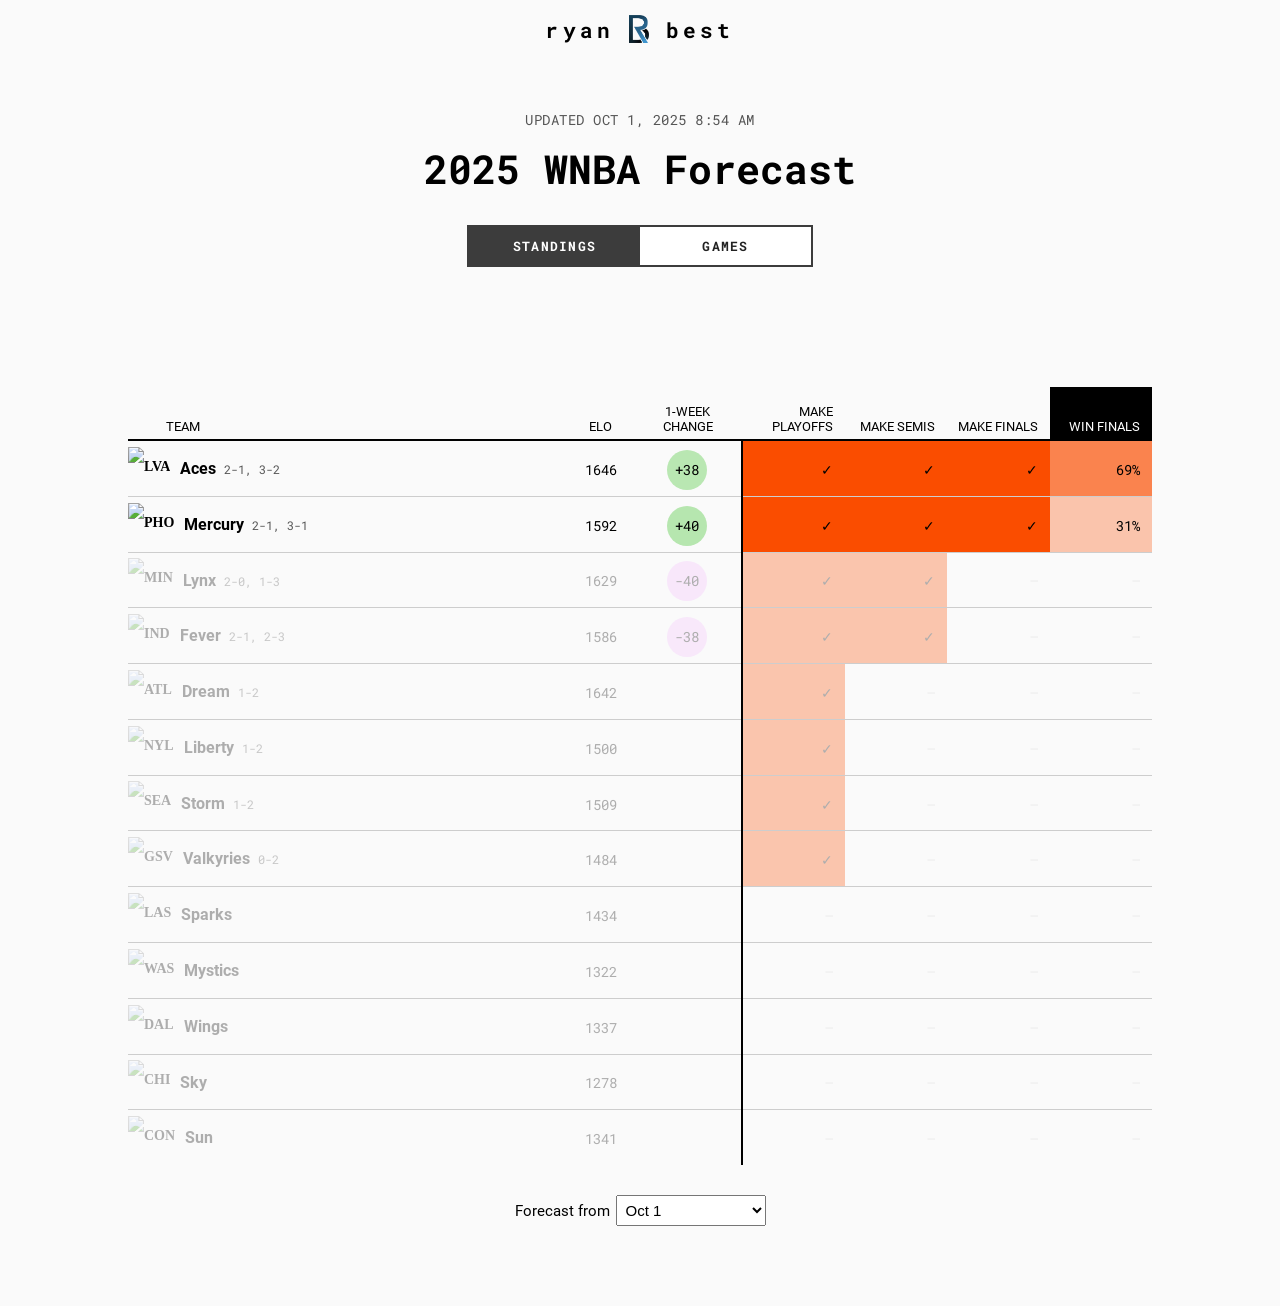
==== commit d5962e4b: "Updates" ====
--- a/index.html
+++ b/index.html
@@ -1 +1 @@
-<!doctype html><head><title>2025 WNBA Forecast</title><meta name="viewport" content="width=device-width,initial-scale=1,shrink-to-fit=no"><meta name="description" content="This WNBA forecast projects each team's chances of winning every game, advancing to the playoffs and winning the WNBA Finals."><meta name="author" content="Ryan Best"><meta property="og:image" content="https://ryanabest.com/2025-wnba-predictions/assets/share-image-2025.2d8da6b53a1c4b98adba.png?foo"><meta property="og:title" content="2025 WNBA Forecast"><meta property="og:url" content="https://ryanabest.com/2025-wnba-predictions/"><meta property="og:type" content="website"><meta property="og:description" content="This WNBA forecast projects each team's chances of winning every game, advancing to the playoffs and winning the WNBA Finals."><link rel="shortcut icon" type="image/x-icon" href="https://ryanabest.com/2025-wnba-predictions/assets/favicon.ecc235909048d9bf21d6.png"><link rel="icon" type="image/x-icon" href="https://ryanabest.com/assets/favicon.ecc235909048d9bf21d6.png"><meta charset="UTF-8"><meta name="twitter:card" content="summary_large_image"><meta name="twitter:site" content="@ryanabest"><meta name="twitter:creator" content="@ryanabest"><meta name="twitter:title" content="2025 WNBA Forecast"><meta name="twitter:description" content="This WNBA forecast projects each team's chances of winning every game, advancing to the playoffs and winning the WNBA Finals."><meta property="twitter:image" content="https://ryanabest.com/2025-wnba-predictions/assets/share-image-2025.2d8da6b53a1c4b98adba.png?foo"><link rel="icon" href="favicon.png"><script defer="defer" src="main.499b10fad75a172458cb.js"></script><link href="main.115f07e05aad2d0afb2b.css" rel="stylesheet"></head><body><div class="menu" id="menu"><div class="menu-item" id="name"><a href="https://www.ryanabest.com"><p id="first-name">ryan</p><div class="logo"></div><p id="last-name">best</p></a></div></div><div class="container"><div id="intro"><p class="timestamp">UPDATED Oct 1, 2025 12:13 AM</p><h1>2025 WNBA Forecast</h1></div><div id="page-nav"><a id="standings-link"><button class="btn-cta standings-nav active">Standings</button></a><a id="games-link"><button class="btn-cta games-nav">Games</button></a></div><div class="content"><div class="table-cont"><table id="standings"><thead><tr class="lower sortable"><th id="name" scope="col" data-col="name" data-asc="true">Team</th><th id="elo" scope="col" data-col="elo">Elo</th><th class="num-width hide-mobile" id="week-diff" scope="col" data-col="change">1-Week Change</th><th class="pct-width" id="make_playoffs" scope="col" data-col="make_playoffs"><span class="hide-mobile">Make playoffs</span><span class="hide-desktop">Make play-offs</span></th><th class="pct-width" id="make_semis" scope="col" data-col="make_semi_finals">Make Semis</th><th class="pct-width" id="make_finals" scope="col" data-col="make_finals">Make Finals</th><th class="sorted desc pct-width" id="win_finals" scope="col" data-col="win_finals">Win Finals</th></tr></thead><tbody><tr><th class="team-name" data-str="aces" scope="row"><img class="team-logo" src="https://secure.espn.com/combiner/i?img=/i/teamlogos/wnba/500/lv.png&amp;w=56&amp;h=56" width="28" height="28" alt="LVA"><span class="name">Aces</span><span class="current-record hide-mobile">2-1, 3-2</span></th><td class="elo" data-val="1646">1646</td><td class="week-change hide-mobile" data-val="38"><div class="week-change-val" style="background-color:rgb(185, 231, 178);">+38</div></td><td class="odds border-left border-left-mobile" data-val="101" style="background-color: #fa4d00;">✓</td><td class="odds" data-val="101" style="background-color: #fa4d00;">✓</td><td class="odds" data-val="101" style="background-color: #fa4d00;">✓</td><td class="odds" data-val="0.68475" style="background-color: rgb(250, 132, 79);">68%</td></tr><tr><th class="team-name" data-str="mercury" scope="row"><img class="team-logo" src="https://secure.espn.com/combiner/i?img=/i/teamlogos/wnba/500/phx.png&amp;w=56&amp;h=56" width="28" height="28" alt="PHO"><span class="name">Mercury</span><span class="current-record hide-mobile">2-1, 3-1</span></th><td class="elo" data-val="1592">1592</td><td class="week-change hide-mobile" data-val="40"><div class="week-change-val" style="background-color:rgb(182, 230, 175);">+40</div></td><td class="odds border-left border-left-mobile" data-val="101" style="background-color: #fa4d00;">✓</td><td class="odds" data-val="101" style="background-color: #fa4d00;">✓</td><td class="odds" data-val="101" style="background-color: #fa4d00;">✓</td><td class="odds" data-val="0.31525" style="background-color: rgb(250, 195, 171);">32%</td></tr><tr><th class="team-name eliminated" data-str="lynx" scope="row"><img class="team-logo" src="https://secure.espn.com/combiner/i?img=/i/teamlogos/wnba/500/min.png&amp;w=56&amp;h=56" width="28" height="28" alt="MIN"><span class="name">Lynx</span><span class="current-record hide-mobile">2-0, 1-3</span></th><td class="elo eliminated" data-val="1629">1629</td><td class="week-change hide-mobile eliminated" data-val="-40"><div class="week-change-val" style="background-color:rgb(244, 188, 251);">-40</div></td><td class="odds eliminated border-left border-left-mobile" data-val="101" style="background-color: #fa4d00;">✓</td><td class="odds eliminated" data-val="101" style="background-color: #fa4d00;">✓</td><td class="odds eliminated gray" data-val="-1" style="background-color: transparent;">—</td><td class="odds eliminated gray" data-val="-1" style="background-color: transparent;">—</td></tr><tr><th class="team-name eliminated" data-str="fever" scope="row"><img class="team-logo" src="https://secure.espn.com/combiner/i?img=/i/teamlogos/wnba/500/ind.png&amp;w=56&amp;h=56" width="28" height="28" alt="IND"><span class="name">Fever</span><span class="current-record hide-mobile">2-1, 2-3</span></th><td class="elo eliminated" data-val="1586">1586</td><td class="week-change hide-mobile eliminated" data-val="-38"><div class="week-change-val" style="background-color:rgb(245, 191, 251);">-38</div></td><td class="odds eliminated border-left border-left-mobile" data-val="101" style="background-color: #fa4d00;">✓</td><td class="odds eliminated" data-val="101" style="background-color: #fa4d00;">✓</td><td class="odds eliminated gray" data-val="-1" style="background-color: transparent;">—</td><td class="odds eliminated gray" data-val="-1" style="background-color: transparent;">—</td></tr><tr><th class="team-name eliminated" data-str="dream" scope="row"><img class="team-logo" src="https://secure.espn.com/combiner/i?img=/i/teamlogos/wnba/500/atl.png&amp;w=56&amp;h=56" width="28" height="28" alt="ATL"><span class="name">Dream</span><span class="current-record hide-mobile">1-2</span></th><td class="elo eliminated" data-val="1642">1642</td><td class="week-change hide-mobile eliminated" data-val="0"></td><td class="odds eliminated border-left border-left-mobile" data-val="101" style="background-color: #fa4d00;">✓</td><td class="odds eliminated gray" data-val="-1" style="background-color: transparent;">—</td><td class="odds eliminated gray" data-val="-1" style="background-color: transparent;">—</td><td class="odds eliminated gray" data-val="-1" style="background-color: transparent;">—</td></tr><tr><th class="team-name eliminated" data-str="liberty" scope="row"><img class="team-logo" src="https://secure.espn.com/combiner/i?img=/i/teamlogos/wnba/500/ny.png&amp;w=56&amp;h=56" width="28" height="28" alt="NYL"><span class="name">Liberty</span><span class="current-record hide-mobile">1-2</span></th><td class="elo eliminated" data-val="1500">1500</td><td class="week-change hide-mobile eliminated" data-val="0"></td><td class="odds eliminated border-left border-left-mobile" data-val="101" style="background-color: #fa4d00;">✓</td><td class="odds eliminated gray" data-val="-1" style="background-color: transparent;">—</td><td class="odds eliminated gray" data-val="-1" style="background-color: transparent;">—</td><td class="odds eliminated gray" data-val="-1" style="background-color: transparent;">—</td></tr><tr><th class="team-name eliminated" data-str="storm" scope="row"><img class="team-logo" src="https://secure.espn.com/combiner/i?img=/i/teamlogos/wnba/500/sea.png&amp;w=56&amp;h=56" width="28" height="28" alt="SEA"><span class="name">Storm</span><span class="current-record hide-mobile">1-2</span></th><td class="elo eliminated" data-val="1509">1509</td><td class="week-change hide-mobile eliminated" data-val="0"></td><td class="odds eliminated border-left border-left-mobile" data-val="101" style="background-color: #fa4d00;">✓</td><td class="odds eliminated gray" data-val="-1" style="background-color: transparent;">—</td><td class="odds eliminated gray" data-val="-1" style="background-color: transparent;">—</td><td class="odds eliminated gray" data-val="-1" style="background-color: transparent;">—</td></tr><tr><th class="team-name eliminated" data-str="valkyries" scope="row"><img class="team-logo" src="https://secure.espn.com/combiner/i?img=/i/teamlogos/wnba/500/gsv.png&amp;w=56&amp;h=56" width="28" height="28" alt="GSV"><span class="name">Valkyries</span><span class="current-record hide-mobile">0-2</span></th><td class="elo eliminated" data-val="1484">1484</td><td class="week-change hide-mobile eliminated" data-val="0"></td><td class="odds eliminated border-left border-left-mobile" data-val="101" style="background-color: #fa4d00;">✓</td><td class="odds eliminated gray" data-val="-1" style="background-color: transparent;">—</td><td class="odds eliminated gray" data-val="-1" style="background-color: transparent;">—</td><td class="odds eliminated gray" data-val="-1" style="background-color: transparent;">—</td></tr><tr><th class="team-name eliminated" data-str="sparks" scope="row"><img class="team-logo" src="https://secure.espn.com/combiner/i?img=/i/teamlogos/wnba/500/la.png&amp;w=56&amp;h=56" width="28" height="28" alt="LAS"><span class="name">Sparks</span><span class="current-record hide-mobile"></span></th><td class="elo eliminated" data-val="1434">1434</td><td class="week-change hide-mobile eliminated" data-val="0"></td><td class="odds eliminated gray border-left border-left-mobile" data-val="-1" style="background-color: transparent;">—</td><td class="odds eliminated gray" data-val="-1" style="background-color: transparent;">—</td><td class="odds eliminated gray" data-val="-1" style="background-color: transparent;">—</td><td class="odds eliminated gray" data-val="-1" style="background-color: transparent;">—</td></tr><tr><th class="team-name eliminated" data-str="mystics" scope="row"><img class="team-logo" src="https://secure.espn.com/combiner/i?img=/i/teamlogos/wnba/500/was.png&amp;w=56&amp;h=56" width="28" height="28" alt="WAS"><span class="name">Mystics</span><span class="current-record hide-mobile"></span></th><td class="elo eliminated" data-val="1322">1322</td><td class="week-change hide-mobile eliminated" data-val="0"></td><td class="odds eliminated gray border-left border-left-mobile" data-val="-1" style="background-color: transparent;">—</td><td class="odds eliminated gray" data-val="-1" style="background-color: transparent;">—</td><td class="odds eliminated gray" data-val="-1" style="background-color: transparent;">—</td><td class="odds eliminated gray" data-val="-1" style="background-color: transparent;">—</td></tr><tr><th class="team-name eliminated" data-str="wings" scope="row"><img class="team-logo" src="https://secure.espn.com/combiner/i?img=/i/teamlogos/wnba/500/dal.png&amp;w=56&amp;h=56" width="28" height="28" alt="DAL"><span class="name">Wings</span><span class="current-record hide-mobile"></span></th><td class="elo eliminated" data-val="1337">1337</td><td class="week-change hide-mobile eliminated" data-val="0"></td><td class="odds eliminated gray border-left border-left-mobile" data-val="-1" style="background-color: transparent;">—</td><td class="odds eliminated gray" data-val="-1" style="background-color: transparent;">—</td><td class="odds eliminated gray" data-val="-1" style="background-color: transparent;">—</td><td class="odds eliminated gray" data-val="-1" style="background-color: transparent;">—</td></tr><tr><th class="team-name eliminated" data-str="sky" scope="row"><img class="team-logo" src="https://secure.espn.com/combiner/i?img=/i/teamlogos/wnba/500/chi.png&amp;w=56&amp;h=56" width="28" height="28" alt="CHI"><span class="name">Sky</span><span class="current-record hide-mobile"></span></th><td class="elo eliminated" data-val="1278">1278</td><td class="week-change hide-mobile eliminated" data-val="0"></td><td class="odds eliminated gray border-left border-left-mobile" data-val="-1" style="background-color: transparent;">—</td><td class="odds eliminated gray" data-val="-1" style="background-color: transparent;">—</td><td class="odds eliminated gray" data-val="-1" style="background-color: transparent;">—</td><td class="odds eliminated gray" data-val="-1" style="background-color: transparent;">—</td></tr><tr><th class="team-name eliminated" data-str="sun" scope="row"><img class="team-logo" src="https://secure.espn.com/combiner/i?img=/i/teamlogos/wnba/500/conn.png&amp;w=56&amp;h=56" width="28" height="28" alt="CON"><span class="name">Sun</span><span class="current-record hide-mobile"></span></th><td class="elo eliminated" data-val="1341">1341</td><td class="week-change hide-mobile eliminated" data-val="0"></td><td class="odds eliminated gray border-left border-left-mobile" data-val="-1" style="background-color: transparent;">—</td><td class="odds eliminated gray" data-val="-1" style="background-color: transparent;">—</td><td class="odds eliminated gray" data-val="-1" style="background-color: transparent;">—</td><td class="odds eliminated gray" data-val="-1" style="background-color: transparent;">—</td></tr></tbody></table></div><div class="selector-wrap standings-selector"><label><span class="text">Forecast from</span><span><select id="standings-selector" name="standings-date"><option selected="selected">Oct 1</option><option>Sep 21</option><option>Sep 15</option><option>Start of playoffs</option><option>Sep 9</option><option>Sep 2</option><option>Aug 25</option><option>Aug 18</option><option>Aug 12</option><option>Aug 4</option><option>Jul 29</option><option>Jul 17</option><option>Jul 15</option><option>Jul 8</option><option>Jun 30</option><option>Jun 22</option><option>Jun 16</option><option>Jun 10</option><option>Jun 2</option><option>May 26</option><option>May 20</option><option>Preseason</option></select></span></label></div></div><script>const page = `standings`;</script></div></body>+<!doctype html><head><title>2025 WNBA Forecast</title><meta name="viewport" content="width=device-width,initial-scale=1,shrink-to-fit=no"><meta name="description" content="This WNBA forecast projects each team's chances of winning every game, advancing to the playoffs and winning the WNBA Finals."><meta name="author" content="Ryan Best"><meta property="og:image" content="https://ryanabest.com/2025-wnba-predictions/assets/share-image-2025.2d8da6b53a1c4b98adba.png?foo"><meta property="og:title" content="2025 WNBA Forecast"><meta property="og:url" content="https://ryanabest.com/2025-wnba-predictions/"><meta property="og:type" content="website"><meta property="og:description" content="This WNBA forecast projects each team's chances of winning every game, advancing to the playoffs and winning the WNBA Finals."><link rel="shortcut icon" type="image/x-icon" href="https://ryanabest.com/2025-wnba-predictions/assets/favicon.ecc235909048d9bf21d6.png"><link rel="icon" type="image/x-icon" href="https://ryanabest.com/assets/favicon.ecc235909048d9bf21d6.png"><meta charset="UTF-8"><meta name="twitter:card" content="summary_large_image"><meta name="twitter:site" content="@ryanabest"><meta name="twitter:creator" content="@ryanabest"><meta name="twitter:title" content="2025 WNBA Forecast"><meta name="twitter:description" content="This WNBA forecast projects each team's chances of winning every game, advancing to the playoffs and winning the WNBA Finals."><meta property="twitter:image" content="https://ryanabest.com/2025-wnba-predictions/assets/share-image-2025.2d8da6b53a1c4b98adba.png?foo"><link rel="icon" href="favicon.png"><script defer="defer" src="main.d0c310d78c904dfdf612.js"></script><link href="main.115f07e05aad2d0afb2b.css" rel="stylesheet"></head><body><div class="menu" id="menu"><div class="menu-item" id="name"><a href="https://www.ryanabest.com"><p id="first-name">ryan</p><div class="logo"></div><p id="last-name">best</p></a></div></div><div class="container"><div id="intro"><p class="timestamp">UPDATED Oct 1, 2025 8:54 AM</p><h1>2025 WNBA Forecast</h1></div><div id="page-nav"><a id="standings-link"><button class="btn-cta standings-nav active">Standings</button></a><a id="games-link"><button class="btn-cta games-nav">Games</button></a></div><div class="content"><div class="table-cont"><table id="standings"><thead><tr class="lower sortable"><th id="name" scope="col" data-col="name" data-asc="true">Team</th><th id="elo" scope="col" data-col="elo">Elo</th><th class="num-width hide-mobile" id="week-diff" scope="col" data-col="change">1-Week Change</th><th class="pct-width" id="make_playoffs" scope="col" data-col="make_playoffs"><span class="hide-mobile">Make playoffs</span><span class="hide-desktop">Make play-offs</span></th><th class="pct-width" id="make_semis" scope="col" data-col="make_semi_finals">Make Semis</th><th class="pct-width" id="make_finals" scope="col" data-col="make_finals">Make Finals</th><th class="sorted desc pct-width" id="win_finals" scope="col" data-col="win_finals">Win Finals</th></tr></thead><tbody><tr><th class="team-name" data-str="aces" scope="row"><img class="team-logo" src="https://secure.espn.com/combiner/i?img=/i/teamlogos/wnba/500/lv.png&amp;w=56&amp;h=56" width="28" height="28" alt="LVA"><span class="name">Aces</span><span class="current-record hide-mobile">2-1, 3-2</span></th><td class="elo" data-val="1646">1646</td><td class="week-change hide-mobile" data-val="38"><div class="week-change-val" style="background-color:rgb(185, 231, 178);">+38</div></td><td class="odds border-left border-left-mobile" data-val="101" style="background-color: #fa4d00;">✓</td><td class="odds" data-val="101" style="background-color: #fa4d00;">✓</td><td class="odds" data-val="101" style="background-color: #fa4d00;">✓</td><td class="odds" data-val="0.68975" style="background-color: rgb(250, 131, 78);">69%</td></tr><tr><th class="team-name" data-str="mercury" scope="row"><img class="team-logo" src="https://secure.espn.com/combiner/i?img=/i/teamlogos/wnba/500/phx.png&amp;w=56&amp;h=56" width="28" height="28" alt="PHO"><span class="name">Mercury</span><span class="current-record hide-mobile">2-1, 3-1</span></th><td class="elo" data-val="1592">1592</td><td class="week-change hide-mobile" data-val="40"><div class="week-change-val" style="background-color:rgb(182, 230, 175);">+40</div></td><td class="odds border-left border-left-mobile" data-val="101" style="background-color: #fa4d00;">✓</td><td class="odds" data-val="101" style="background-color: #fa4d00;">✓</td><td class="odds" data-val="101" style="background-color: #fa4d00;">✓</td><td class="odds" data-val="0.31025" style="background-color: rgb(250, 196, 172);">31%</td></tr><tr><th class="team-name eliminated" data-str="lynx" scope="row"><img class="team-logo" src="https://secure.espn.com/combiner/i?img=/i/teamlogos/wnba/500/min.png&amp;w=56&amp;h=56" width="28" height="28" alt="MIN"><span class="name">Lynx</span><span class="current-record hide-mobile">2-0, 1-3</span></th><td class="elo eliminated" data-val="1629">1629</td><td class="week-change hide-mobile eliminated" data-val="-40"><div class="week-change-val" style="background-color:rgb(244, 188, 251);">-40</div></td><td class="odds eliminated border-left border-left-mobile" data-val="101" style="background-color: #fa4d00;">✓</td><td class="odds eliminated" data-val="101" style="background-color: #fa4d00;">✓</td><td class="odds eliminated gray" data-val="-1" style="background-color: transparent;">—</td><td class="odds eliminated gray" data-val="-1" style="background-color: transparent;">—</td></tr><tr><th class="team-name eliminated" data-str="fever" scope="row"><img class="team-logo" src="https://secure.espn.com/combiner/i?img=/i/teamlogos/wnba/500/ind.png&amp;w=56&amp;h=56" width="28" height="28" alt="IND"><span class="name">Fever</span><span class="current-record hide-mobile">2-1, 2-3</span></th><td class="elo eliminated" data-val="1586">1586</td><td class="week-change hide-mobile eliminated" data-val="-38"><div class="week-change-val" style="background-color:rgb(245, 191, 251);">-38</div></td><td class="odds eliminated border-left border-left-mobile" data-val="101" style="background-color: #fa4d00;">✓</td><td class="odds eliminated" data-val="101" style="background-color: #fa4d00;">✓</td><td class="odds eliminated gray" data-val="-1" style="background-color: transparent;">—</td><td class="odds eliminated gray" data-val="-1" style="background-color: transparent;">—</td></tr><tr><th class="team-name eliminated" data-str="dream" scope="row"><img class="team-logo" src="https://secure.espn.com/combiner/i?img=/i/teamlogos/wnba/500/atl.png&amp;w=56&amp;h=56" width="28" height="28" alt="ATL"><span class="name">Dream</span><span class="current-record hide-mobile">1-2</span></th><td class="elo eliminated" data-val="1642">1642</td><td class="week-change hide-mobile eliminated" data-val="0"></td><td class="odds eliminated border-left border-left-mobile" data-val="101" style="background-color: #fa4d00;">✓</td><td class="odds eliminated gray" data-val="-1" style="background-color: transparent;">—</td><td class="odds eliminated gray" data-val="-1" style="background-color: transparent;">—</td><td class="odds eliminated gray" data-val="-1" style="background-color: transparent;">—</td></tr><tr><th class="team-name eliminated" data-str="liberty" scope="row"><img class="team-logo" src="https://secure.espn.com/combiner/i?img=/i/teamlogos/wnba/500/ny.png&amp;w=56&amp;h=56" width="28" height="28" alt="NYL"><span class="name">Liberty</span><span class="current-record hide-mobile">1-2</span></th><td class="elo eliminated" data-val="1500">1500</td><td class="week-change hide-mobile eliminated" data-val="0"></td><td class="odds eliminated border-left border-left-mobile" data-val="101" style="background-color: #fa4d00;">✓</td><td class="odds eliminated gray" data-val="-1" style="background-color: transparent;">—</td><td class="odds eliminated gray" data-val="-1" style="background-color: transparent;">—</td><td class="odds eliminated gray" data-val="-1" style="background-color: transparent;">—</td></tr><tr><th class="team-name eliminated" data-str="storm" scope="row"><img class="team-logo" src="https://secure.espn.com/combiner/i?img=/i/teamlogos/wnba/500/sea.png&amp;w=56&amp;h=56" width="28" height="28" alt="SEA"><span class="name">Storm</span><span class="current-record hide-mobile">1-2</span></th><td class="elo eliminated" data-val="1509">1509</td><td class="week-change hide-mobile eliminated" data-val="0"></td><td class="odds eliminated border-left border-left-mobile" data-val="101" style="background-color: #fa4d00;">✓</td><td class="odds eliminated gray" data-val="-1" style="background-color: transparent;">—</td><td class="odds eliminated gray" data-val="-1" style="background-color: transparent;">—</td><td class="odds eliminated gray" data-val="-1" style="background-color: transparent;">—</td></tr><tr><th class="team-name eliminated" data-str="valkyries" scope="row"><img class="team-logo" src="https://secure.espn.com/combiner/i?img=/i/teamlogos/wnba/500/gsv.png&amp;w=56&amp;h=56" width="28" height="28" alt="GSV"><span class="name">Valkyries</span><span class="current-record hide-mobile">0-2</span></th><td class="elo eliminated" data-val="1484">1484</td><td class="week-change hide-mobile eliminated" data-val="0"></td><td class="odds eliminated border-left border-left-mobile" data-val="101" style="background-color: #fa4d00;">✓</td><td class="odds eliminated gray" data-val="-1" style="background-color: transparent;">—</td><td class="odds eliminated gray" data-val="-1" style="background-color: transparent;">—</td><td class="odds eliminated gray" data-val="-1" style="background-color: transparent;">—</td></tr><tr><th class="team-name eliminated" data-str="sparks" scope="row"><img class="team-logo" src="https://secure.espn.com/combiner/i?img=/i/teamlogos/wnba/500/la.png&amp;w=56&amp;h=56" width="28" height="28" alt="LAS"><span class="name">Sparks</span><span class="current-record hide-mobile"></span></th><td class="elo eliminated" data-val="1434">1434</td><td class="week-change hide-mobile eliminated" data-val="0"></td><td class="odds eliminated gray border-left border-left-mobile" data-val="-1" style="background-color: transparent;">—</td><td class="odds eliminated gray" data-val="-1" style="background-color: transparent;">—</td><td class="odds eliminated gray" data-val="-1" style="background-color: transparent;">—</td><td class="odds eliminated gray" data-val="-1" style="background-color: transparent;">—</td></tr><tr><th class="team-name eliminated" data-str="mystics" scope="row"><img class="team-logo" src="https://secure.espn.com/combiner/i?img=/i/teamlogos/wnba/500/was.png&amp;w=56&amp;h=56" width="28" height="28" alt="WAS"><span class="name">Mystics</span><span class="current-record hide-mobile"></span></th><td class="elo eliminated" data-val="1322">1322</td><td class="week-change hide-mobile eliminated" data-val="0"></td><td class="odds eliminated gray border-left border-left-mobile" data-val="-1" style="background-color: transparent;">—</td><td class="odds eliminated gray" data-val="-1" style="background-color: transparent;">—</td><td class="odds eliminated gray" data-val="-1" style="background-color: transparent;">—</td><td class="odds eliminated gray" data-val="-1" style="background-color: transparent;">—</td></tr><tr><th class="team-name eliminated" data-str="wings" scope="row"><img class="team-logo" src="https://secure.espn.com/combiner/i?img=/i/teamlogos/wnba/500/dal.png&amp;w=56&amp;h=56" width="28" height="28" alt="DAL"><span class="name">Wings</span><span class="current-record hide-mobile"></span></th><td class="elo eliminated" data-val="1337">1337</td><td class="week-change hide-mobile eliminated" data-val="0"></td><td class="odds eliminated gray border-left border-left-mobile" data-val="-1" style="background-color: transparent;">—</td><td class="odds eliminated gray" data-val="-1" style="background-color: transparent;">—</td><td class="odds eliminated gray" data-val="-1" style="background-color: transparent;">—</td><td class="odds eliminated gray" data-val="-1" style="background-color: transparent;">—</td></tr><tr><th class="team-name eliminated" data-str="sky" scope="row"><img class="team-logo" src="https://secure.espn.com/combiner/i?img=/i/teamlogos/wnba/500/chi.png&amp;w=56&amp;h=56" width="28" height="28" alt="CHI"><span class="name">Sky</span><span class="current-record hide-mobile"></span></th><td class="elo eliminated" data-val="1278">1278</td><td class="week-change hide-mobile eliminated" data-val="0"></td><td class="odds eliminated gray border-left border-left-mobile" data-val="-1" style="background-color: transparent;">—</td><td class="odds eliminated gray" data-val="-1" style="background-color: transparent;">—</td><td class="odds eliminated gray" data-val="-1" style="background-color: transparent;">—</td><td class="odds eliminated gray" data-val="-1" style="background-color: transparent;">—</td></tr><tr><th class="team-name eliminated" data-str="sun" scope="row"><img class="team-logo" src="https://secure.espn.com/combiner/i?img=/i/teamlogos/wnba/500/conn.png&amp;w=56&amp;h=56" width="28" height="28" alt="CON"><span class="name">Sun</span><span class="current-record hide-mobile"></span></th><td class="elo eliminated" data-val="1341">1341</td><td class="week-change hide-mobile eliminated" data-val="0"></td><td class="odds eliminated gray border-left border-left-mobile" data-val="-1" style="background-color: transparent;">—</td><td class="odds eliminated gray" data-val="-1" style="background-color: transparent;">—</td><td class="odds eliminated gray" data-val="-1" style="background-color: transparent;">—</td><td class="odds eliminated gray" data-val="-1" style="background-color: transparent;">—</td></tr></tbody></table></div><div class="selector-wrap standings-selector"><label><span class="text">Forecast from</span><span><select id="standings-selector" name="standings-date"><option selected="selected">Oct 1</option><option>Sep 21</option><option>Sep 15</option><option>Start of playoffs</option><option>Sep 9</option><option>Sep 2</option><option>Aug 25</option><option>Aug 18</option><option>Aug 12</option><option>Aug 4</option><option>Jul 29</option><option>Jul 17</option><option>Jul 15</option><option>Jul 8</option><option>Jun 30</option><option>Jun 22</option><option>Jun 16</option><option>Jun 10</option><option>Jun 2</option><option>May 26</option><option>May 20</option><option>Preseason</option></select></span></label></div></div><script>const page = `standings`;</script></div></body>
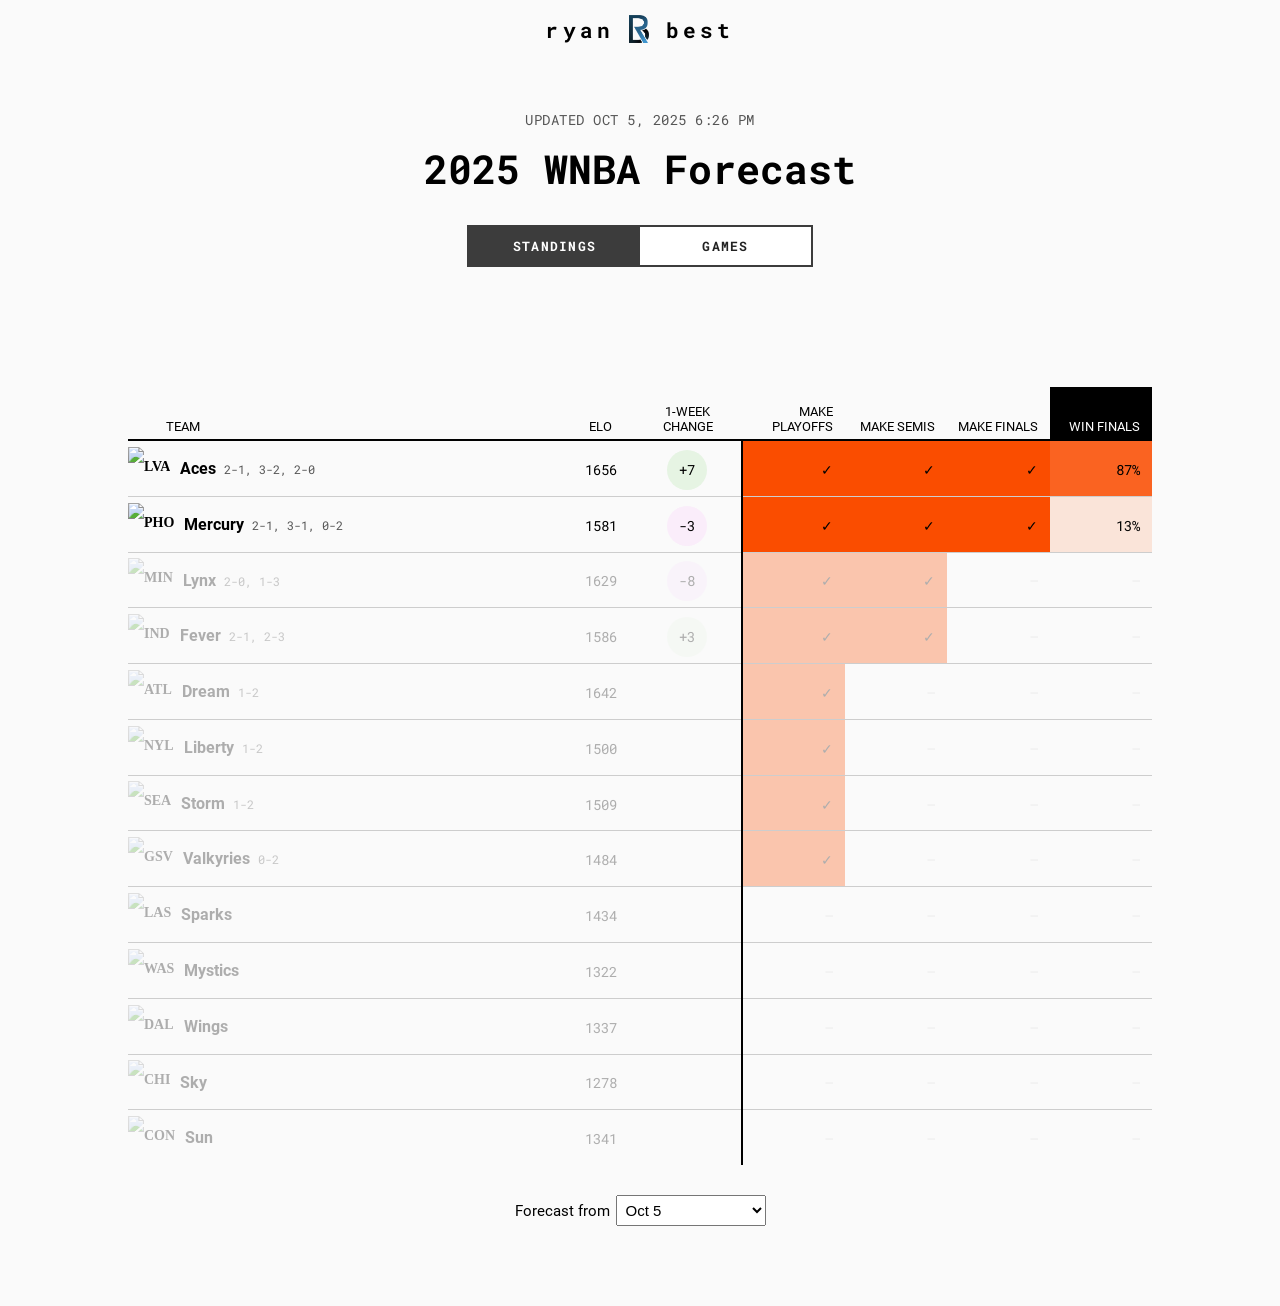
==== commit 3560aed5: "Updates" ====
--- a/index.html
+++ b/index.html
@@ -1 +1 @@
-<!doctype html><head><title>2025 WNBA Forecast</title><meta name="viewport" content="width=device-width,initial-scale=1,shrink-to-fit=no"><meta name="description" content="This WNBA forecast projects each team's chances of winning every game, advancing to the playoffs and winning the WNBA Finals."><meta name="author" content="Ryan Best"><meta property="og:image" content="https://ryanabest.com/2025-wnba-predictions/assets/share-image-2025.2d8da6b53a1c4b98adba.png?foo"><meta property="og:title" content="2025 WNBA Forecast"><meta property="og:url" content="https://ryanabest.com/2025-wnba-predictions/"><meta property="og:type" content="website"><meta property="og:description" content="This WNBA forecast projects each team's chances of winning every game, advancing to the playoffs and winning the WNBA Finals."><link rel="shortcut icon" type="image/x-icon" href="https://ryanabest.com/2025-wnba-predictions/assets/favicon.ecc235909048d9bf21d6.png"><link rel="icon" type="image/x-icon" href="https://ryanabest.com/assets/favicon.ecc235909048d9bf21d6.png"><meta charset="UTF-8"><meta name="twitter:card" content="summary_large_image"><meta name="twitter:site" content="@ryanabest"><meta name="twitter:creator" content="@ryanabest"><meta name="twitter:title" content="2025 WNBA Forecast"><meta name="twitter:description" content="This WNBA forecast projects each team's chances of winning every game, advancing to the playoffs and winning the WNBA Finals."><meta property="twitter:image" content="https://ryanabest.com/2025-wnba-predictions/assets/share-image-2025.2d8da6b53a1c4b98adba.png?foo"><link rel="icon" href="favicon.png"><script defer="defer" src="main.d0c310d78c904dfdf612.js"></script><link href="main.115f07e05aad2d0afb2b.css" rel="stylesheet"></head><body><div class="menu" id="menu"><div class="menu-item" id="name"><a href="https://www.ryanabest.com"><p id="first-name">ryan</p><div class="logo"></div><p id="last-name">best</p></a></div></div><div class="container"><div id="intro"><p class="timestamp">UPDATED Oct 1, 2025 8:54 AM</p><h1>2025 WNBA Forecast</h1></div><div id="page-nav"><a id="standings-link"><button class="btn-cta standings-nav active">Standings</button></a><a id="games-link"><button class="btn-cta games-nav">Games</button></a></div><div class="content"><div class="table-cont"><table id="standings"><thead><tr class="lower sortable"><th id="name" scope="col" data-col="name" data-asc="true">Team</th><th id="elo" scope="col" data-col="elo">Elo</th><th class="num-width hide-mobile" id="week-diff" scope="col" data-col="change">1-Week Change</th><th class="pct-width" id="make_playoffs" scope="col" data-col="make_playoffs"><span class="hide-mobile">Make playoffs</span><span class="hide-desktop">Make play-offs</span></th><th class="pct-width" id="make_semis" scope="col" data-col="make_semi_finals">Make Semis</th><th class="pct-width" id="make_finals" scope="col" data-col="make_finals">Make Finals</th><th class="sorted desc pct-width" id="win_finals" scope="col" data-col="win_finals">Win Finals</th></tr></thead><tbody><tr><th class="team-name" data-str="aces" scope="row"><img class="team-logo" src="https://secure.espn.com/combiner/i?img=/i/teamlogos/wnba/500/lv.png&amp;w=56&amp;h=56" width="28" height="28" alt="LVA"><span class="name">Aces</span><span class="current-record hide-mobile">2-1, 3-2</span></th><td class="elo" data-val="1646">1646</td><td class="week-change hide-mobile" data-val="38"><div class="week-change-val" style="background-color:rgb(185, 231, 178);">+38</div></td><td class="odds border-left border-left-mobile" data-val="101" style="background-color: #fa4d00;">✓</td><td class="odds" data-val="101" style="background-color: #fa4d00;">✓</td><td class="odds" data-val="101" style="background-color: #fa4d00;">✓</td><td class="odds" data-val="0.68975" style="background-color: rgb(250, 131, 78);">69%</td></tr><tr><th class="team-name" data-str="mercury" scope="row"><img class="team-logo" src="https://secure.espn.com/combiner/i?img=/i/teamlogos/wnba/500/phx.png&amp;w=56&amp;h=56" width="28" height="28" alt="PHO"><span class="name">Mercury</span><span class="current-record hide-mobile">2-1, 3-1</span></th><td class="elo" data-val="1592">1592</td><td class="week-change hide-mobile" data-val="40"><div class="week-change-val" style="background-color:rgb(182, 230, 175);">+40</div></td><td class="odds border-left border-left-mobile" data-val="101" style="background-color: #fa4d00;">✓</td><td class="odds" data-val="101" style="background-color: #fa4d00;">✓</td><td class="odds" data-val="101" style="background-color: #fa4d00;">✓</td><td class="odds" data-val="0.31025" style="background-color: rgb(250, 196, 172);">31%</td></tr><tr><th class="team-name eliminated" data-str="lynx" scope="row"><img class="team-logo" src="https://secure.espn.com/combiner/i?img=/i/teamlogos/wnba/500/min.png&amp;w=56&amp;h=56" width="28" height="28" alt="MIN"><span class="name">Lynx</span><span class="current-record hide-mobile">2-0, 1-3</span></th><td class="elo eliminated" data-val="1629">1629</td><td class="week-change hide-mobile eliminated" data-val="-40"><div class="week-change-val" style="background-color:rgb(244, 188, 251);">-40</div></td><td class="odds eliminated border-left border-left-mobile" data-val="101" style="background-color: #fa4d00;">✓</td><td class="odds eliminated" data-val="101" style="background-color: #fa4d00;">✓</td><td class="odds eliminated gray" data-val="-1" style="background-color: transparent;">—</td><td class="odds eliminated gray" data-val="-1" style="background-color: transparent;">—</td></tr><tr><th class="team-name eliminated" data-str="fever" scope="row"><img class="team-logo" src="https://secure.espn.com/combiner/i?img=/i/teamlogos/wnba/500/ind.png&amp;w=56&amp;h=56" width="28" height="28" alt="IND"><span class="name">Fever</span><span class="current-record hide-mobile">2-1, 2-3</span></th><td class="elo eliminated" data-val="1586">1586</td><td class="week-change hide-mobile eliminated" data-val="-38"><div class="week-change-val" style="background-color:rgb(245, 191, 251);">-38</div></td><td class="odds eliminated border-left border-left-mobile" data-val="101" style="background-color: #fa4d00;">✓</td><td class="odds eliminated" data-val="101" style="background-color: #fa4d00;">✓</td><td class="odds eliminated gray" data-val="-1" style="background-color: transparent;">—</td><td class="odds eliminated gray" data-val="-1" style="background-color: transparent;">—</td></tr><tr><th class="team-name eliminated" data-str="dream" scope="row"><img class="team-logo" src="https://secure.espn.com/combiner/i?img=/i/teamlogos/wnba/500/atl.png&amp;w=56&amp;h=56" width="28" height="28" alt="ATL"><span class="name">Dream</span><span class="current-record hide-mobile">1-2</span></th><td class="elo eliminated" data-val="1642">1642</td><td class="week-change hide-mobile eliminated" data-val="0"></td><td class="odds eliminated border-left border-left-mobile" data-val="101" style="background-color: #fa4d00;">✓</td><td class="odds eliminated gray" data-val="-1" style="background-color: transparent;">—</td><td class="odds eliminated gray" data-val="-1" style="background-color: transparent;">—</td><td class="odds eliminated gray" data-val="-1" style="background-color: transparent;">—</td></tr><tr><th class="team-name eliminated" data-str="liberty" scope="row"><img class="team-logo" src="https://secure.espn.com/combiner/i?img=/i/teamlogos/wnba/500/ny.png&amp;w=56&amp;h=56" width="28" height="28" alt="NYL"><span class="name">Liberty</span><span class="current-record hide-mobile">1-2</span></th><td class="elo eliminated" data-val="1500">1500</td><td class="week-change hide-mobile eliminated" data-val="0"></td><td class="odds eliminated border-left border-left-mobile" data-val="101" style="background-color: #fa4d00;">✓</td><td class="odds eliminated gray" data-val="-1" style="background-color: transparent;">—</td><td class="odds eliminated gray" data-val="-1" style="background-color: transparent;">—</td><td class="odds eliminated gray" data-val="-1" style="background-color: transparent;">—</td></tr><tr><th class="team-name eliminated" data-str="storm" scope="row"><img class="team-logo" src="https://secure.espn.com/combiner/i?img=/i/teamlogos/wnba/500/sea.png&amp;w=56&amp;h=56" width="28" height="28" alt="SEA"><span class="name">Storm</span><span class="current-record hide-mobile">1-2</span></th><td class="elo eliminated" data-val="1509">1509</td><td class="week-change hide-mobile eliminated" data-val="0"></td><td class="odds eliminated border-left border-left-mobile" data-val="101" style="background-color: #fa4d00;">✓</td><td class="odds eliminated gray" data-val="-1" style="background-color: transparent;">—</td><td class="odds eliminated gray" data-val="-1" style="background-color: transparent;">—</td><td class="odds eliminated gray" data-val="-1" style="background-color: transparent;">—</td></tr><tr><th class="team-name eliminated" data-str="valkyries" scope="row"><img class="team-logo" src="https://secure.espn.com/combiner/i?img=/i/teamlogos/wnba/500/gsv.png&amp;w=56&amp;h=56" width="28" height="28" alt="GSV"><span class="name">Valkyries</span><span class="current-record hide-mobile">0-2</span></th><td class="elo eliminated" data-val="1484">1484</td><td class="week-change hide-mobile eliminated" data-val="0"></td><td class="odds eliminated border-left border-left-mobile" data-val="101" style="background-color: #fa4d00;">✓</td><td class="odds eliminated gray" data-val="-1" style="background-color: transparent;">—</td><td class="odds eliminated gray" data-val="-1" style="background-color: transparent;">—</td><td class="odds eliminated gray" data-val="-1" style="background-color: transparent;">—</td></tr><tr><th class="team-name eliminated" data-str="sparks" scope="row"><img class="team-logo" src="https://secure.espn.com/combiner/i?img=/i/teamlogos/wnba/500/la.png&amp;w=56&amp;h=56" width="28" height="28" alt="LAS"><span class="name">Sparks</span><span class="current-record hide-mobile"></span></th><td class="elo eliminated" data-val="1434">1434</td><td class="week-change hide-mobile eliminated" data-val="0"></td><td class="odds eliminated gray border-left border-left-mobile" data-val="-1" style="background-color: transparent;">—</td><td class="odds eliminated gray" data-val="-1" style="background-color: transparent;">—</td><td class="odds eliminated gray" data-val="-1" style="background-color: transparent;">—</td><td class="odds eliminated gray" data-val="-1" style="background-color: transparent;">—</td></tr><tr><th class="team-name eliminated" data-str="mystics" scope="row"><img class="team-logo" src="https://secure.espn.com/combiner/i?img=/i/teamlogos/wnba/500/was.png&amp;w=56&amp;h=56" width="28" height="28" alt="WAS"><span class="name">Mystics</span><span class="current-record hide-mobile"></span></th><td class="elo eliminated" data-val="1322">1322</td><td class="week-change hide-mobile eliminated" data-val="0"></td><td class="odds eliminated gray border-left border-left-mobile" data-val="-1" style="background-color: transparent;">—</td><td class="odds eliminated gray" data-val="-1" style="background-color: transparent;">—</td><td class="odds eliminated gray" data-val="-1" style="background-color: transparent;">—</td><td class="odds eliminated gray" data-val="-1" style="background-color: transparent;">—</td></tr><tr><th class="team-name eliminated" data-str="wings" scope="row"><img class="team-logo" src="https://secure.espn.com/combiner/i?img=/i/teamlogos/wnba/500/dal.png&amp;w=56&amp;h=56" width="28" height="28" alt="DAL"><span class="name">Wings</span><span class="current-record hide-mobile"></span></th><td class="elo eliminated" data-val="1337">1337</td><td class="week-change hide-mobile eliminated" data-val="0"></td><td class="odds eliminated gray border-left border-left-mobile" data-val="-1" style="background-color: transparent;">—</td><td class="odds eliminated gray" data-val="-1" style="background-color: transparent;">—</td><td class="odds eliminated gray" data-val="-1" style="background-color: transparent;">—</td><td class="odds eliminated gray" data-val="-1" style="background-color: transparent;">—</td></tr><tr><th class="team-name eliminated" data-str="sky" scope="row"><img class="team-logo" src="https://secure.espn.com/combiner/i?img=/i/teamlogos/wnba/500/chi.png&amp;w=56&amp;h=56" width="28" height="28" alt="CHI"><span class="name">Sky</span><span class="current-record hide-mobile"></span></th><td class="elo eliminated" data-val="1278">1278</td><td class="week-change hide-mobile eliminated" data-val="0"></td><td class="odds eliminated gray border-left border-left-mobile" data-val="-1" style="background-color: transparent;">—</td><td class="odds eliminated gray" data-val="-1" style="background-color: transparent;">—</td><td class="odds eliminated gray" data-val="-1" style="background-color: transparent;">—</td><td class="odds eliminated gray" data-val="-1" style="background-color: transparent;">—</td></tr><tr><th class="team-name eliminated" data-str="sun" scope="row"><img class="team-logo" src="https://secure.espn.com/combiner/i?img=/i/teamlogos/wnba/500/conn.png&amp;w=56&amp;h=56" width="28" height="28" alt="CON"><span class="name">Sun</span><span class="current-record hide-mobile"></span></th><td class="elo eliminated" data-val="1341">1341</td><td class="week-change hide-mobile eliminated" data-val="0"></td><td class="odds eliminated gray border-left border-left-mobile" data-val="-1" style="background-color: transparent;">—</td><td class="odds eliminated gray" data-val="-1" style="background-color: transparent;">—</td><td class="odds eliminated gray" data-val="-1" style="background-color: transparent;">—</td><td class="odds eliminated gray" data-val="-1" style="background-color: transparent;">—</td></tr></tbody></table></div><div class="selector-wrap standings-selector"><label><span class="text">Forecast from</span><span><select id="standings-selector" name="standings-date"><option selected="selected">Oct 1</option><option>Sep 21</option><option>Sep 15</option><option>Start of playoffs</option><option>Sep 9</option><option>Sep 2</option><option>Aug 25</option><option>Aug 18</option><option>Aug 12</option><option>Aug 4</option><option>Jul 29</option><option>Jul 17</option><option>Jul 15</option><option>Jul 8</option><option>Jun 30</option><option>Jun 22</option><option>Jun 16</option><option>Jun 10</option><option>Jun 2</option><option>May 26</option><option>May 20</option><option>Preseason</option></select></span></label></div></div><script>const page = `standings`;</script></div></body>+<!doctype html><head><title>2025 WNBA Forecast</title><meta name="viewport" content="width=device-width,initial-scale=1,shrink-to-fit=no"><meta name="description" content="This WNBA forecast projects each team's chances of winning every game, advancing to the playoffs and winning the WNBA Finals."><meta name="author" content="Ryan Best"><meta property="og:image" content="https://ryanabest.com/2025-wnba-predictions/assets/share-image-2025.2d8da6b53a1c4b98adba.png?foo"><meta property="og:title" content="2025 WNBA Forecast"><meta property="og:url" content="https://ryanabest.com/2025-wnba-predictions/"><meta property="og:type" content="website"><meta property="og:description" content="This WNBA forecast projects each team's chances of winning every game, advancing to the playoffs and winning the WNBA Finals."><link rel="shortcut icon" type="image/x-icon" href="https://ryanabest.com/2025-wnba-predictions/assets/favicon.ecc235909048d9bf21d6.png"><link rel="icon" type="image/x-icon" href="https://ryanabest.com/assets/favicon.ecc235909048d9bf21d6.png"><meta charset="UTF-8"><meta name="twitter:card" content="summary_large_image"><meta name="twitter:site" content="@ryanabest"><meta name="twitter:creator" content="@ryanabest"><meta name="twitter:title" content="2025 WNBA Forecast"><meta name="twitter:description" content="This WNBA forecast projects each team's chances of winning every game, advancing to the playoffs and winning the WNBA Finals."><meta property="twitter:image" content="https://ryanabest.com/2025-wnba-predictions/assets/share-image-2025.2d8da6b53a1c4b98adba.png?foo"><link rel="icon" href="favicon.png"><script defer="defer" src="main.35ba366f57c6f363d50d.js"></script><link href="main.115f07e05aad2d0afb2b.css" rel="stylesheet"></head><body><div class="menu" id="menu"><div class="menu-item" id="name"><a href="https://www.ryanabest.com"><p id="first-name">ryan</p><div class="logo"></div><p id="last-name">best</p></a></div></div><div class="container"><div id="intro"><p class="timestamp">UPDATED Oct 5, 2025 6:26 PM</p><h1>2025 WNBA Forecast</h1></div><div id="page-nav"><a id="standings-link"><button class="btn-cta standings-nav active">Standings</button></a><a id="games-link"><button class="btn-cta games-nav">Games</button></a></div><div class="content"><div class="table-cont"><table id="standings"><thead><tr class="lower sortable"><th id="name" scope="col" data-col="name" data-asc="true">Team</th><th id="elo" scope="col" data-col="elo">Elo</th><th class="num-width hide-mobile" id="week-diff" scope="col" data-col="change">1-Week Change</th><th class="pct-width" id="make_playoffs" scope="col" data-col="make_playoffs"><span class="hide-mobile">Make playoffs</span><span class="hide-desktop">Make play-offs</span></th><th class="pct-width" id="make_semis" scope="col" data-col="make_semi_finals">Make Semis</th><th class="pct-width" id="make_finals" scope="col" data-col="make_finals">Make Finals</th><th class="sorted desc pct-width" id="win_finals" scope="col" data-col="win_finals">Win Finals</th></tr></thead><tbody><tr><th class="team-name" data-str="aces" scope="row"><img class="team-logo" src="https://secure.espn.com/combiner/i?img=/i/teamlogos/wnba/500/lv.png&amp;w=56&amp;h=56" width="28" height="28" alt="LVA"><span class="name">Aces</span><span class="current-record hide-mobile">2-1, 3-2, 2-0</span></th><td class="elo" data-val="1656">1656</td><td class="week-change hide-mobile" data-val="7"><div class="week-change-val" style="background-color:rgb(230, 244, 227);">+7</div></td><td class="odds border-left border-left-mobile" data-val="101" style="background-color: #fa4d00;">✓</td><td class="odds" data-val="101" style="background-color: #fa4d00;">✓</td><td class="odds" data-val="101" style="background-color: #fa4d00;">✓</td><td class="odds" data-val="0.869975" style="background-color: rgb(250, 99, 33);">87%</td></tr><tr><th class="team-name" data-str="mercury" scope="row"><img class="team-logo" src="https://secure.espn.com/combiner/i?img=/i/teamlogos/wnba/500/phx.png&amp;w=56&amp;h=56" width="28" height="28" alt="PHO"><span class="name">Mercury</span><span class="current-record hide-mobile">2-1, 3-1, 0-2</span></th><td class="elo" data-val="1581">1581</td><td class="week-change hide-mobile" data-val="-3"><div class="week-change-val" style="background-color:rgb(250, 237, 250);">-3</div></td><td class="odds border-left border-left-mobile" data-val="101" style="background-color: #fa4d00;">✓</td><td class="odds" data-val="101" style="background-color: #fa4d00;">✓</td><td class="odds" data-val="101" style="background-color: #fa4d00;">✓</td><td class="odds" data-val="0.130025" style="background-color: rgb(250, 228, 217);">13%</td></tr><tr><th class="team-name eliminated" data-str="lynx" scope="row"><img class="team-logo" src="https://secure.espn.com/combiner/i?img=/i/teamlogos/wnba/500/min.png&amp;w=56&amp;h=56" width="28" height="28" alt="MIN"><span class="name">Lynx</span><span class="current-record hide-mobile">2-0, 1-3</span></th><td class="elo eliminated" data-val="1629">1629</td><td class="week-change hide-mobile eliminated" data-val="-8"><div class="week-change-val" style="background-color:rgb(249, 230, 250);">-8</div></td><td class="odds eliminated border-left border-left-mobile" data-val="101" style="background-color: #fa4d00;">✓</td><td class="odds eliminated" data-val="101" style="background-color: #fa4d00;">✓</td><td class="odds eliminated gray" data-val="-1" style="background-color: transparent;">—</td><td class="odds eliminated gray" data-val="-1" style="background-color: transparent;">—</td></tr><tr><th class="team-name eliminated" data-str="fever" scope="row"><img class="team-logo" src="https://secure.espn.com/combiner/i?img=/i/teamlogos/wnba/500/ind.png&amp;w=56&amp;h=56" width="28" height="28" alt="IND"><span class="name">Fever</span><span class="current-record hide-mobile">2-1, 2-3</span></th><td class="elo eliminated" data-val="1586">1586</td><td class="week-change hide-mobile eliminated" data-val="3"><div class="week-change-val" style="background-color:rgb(236, 246, 233);">+3</div></td><td class="odds eliminated border-left border-left-mobile" data-val="101" style="background-color: #fa4d00;">✓</td><td class="odds eliminated" data-val="101" style="background-color: #fa4d00;">✓</td><td class="odds eliminated gray" data-val="-1" style="background-color: transparent;">—</td><td class="odds eliminated gray" data-val="-1" style="background-color: transparent;">—</td></tr><tr><th class="team-name eliminated" data-str="dream" scope="row"><img class="team-logo" src="https://secure.espn.com/combiner/i?img=/i/teamlogos/wnba/500/atl.png&amp;w=56&amp;h=56" width="28" height="28" alt="ATL"><span class="name">Dream</span><span class="current-record hide-mobile">1-2</span></th><td class="elo eliminated" data-val="1642">1642</td><td class="week-change hide-mobile eliminated" data-val="0"></td><td class="odds eliminated border-left border-left-mobile" data-val="101" style="background-color: #fa4d00;">✓</td><td class="odds eliminated gray" data-val="-1" style="background-color: transparent;">—</td><td class="odds eliminated gray" data-val="-1" style="background-color: transparent;">—</td><td class="odds eliminated gray" data-val="-1" style="background-color: transparent;">—</td></tr><tr><th class="team-name eliminated" data-str="liberty" scope="row"><img class="team-logo" src="https://secure.espn.com/combiner/i?img=/i/teamlogos/wnba/500/ny.png&amp;w=56&amp;h=56" width="28" height="28" alt="NYL"><span class="name">Liberty</span><span class="current-record hide-mobile">1-2</span></th><td class="elo eliminated" data-val="1500">1500</td><td class="week-change hide-mobile eliminated" data-val="0"></td><td class="odds eliminated border-left border-left-mobile" data-val="101" style="background-color: #fa4d00;">✓</td><td class="odds eliminated gray" data-val="-1" style="background-color: transparent;">—</td><td class="odds eliminated gray" data-val="-1" style="background-color: transparent;">—</td><td class="odds eliminated gray" data-val="-1" style="background-color: transparent;">—</td></tr><tr><th class="team-name eliminated" data-str="storm" scope="row"><img class="team-logo" src="https://secure.espn.com/combiner/i?img=/i/teamlogos/wnba/500/sea.png&amp;w=56&amp;h=56" width="28" height="28" alt="SEA"><span class="name">Storm</span><span class="current-record hide-mobile">1-2</span></th><td class="elo eliminated" data-val="1509">1509</td><td class="week-change hide-mobile eliminated" data-val="0"></td><td class="odds eliminated border-left border-left-mobile" data-val="101" style="background-color: #fa4d00;">✓</td><td class="odds eliminated gray" data-val="-1" style="background-color: transparent;">—</td><td class="odds eliminated gray" data-val="-1" style="background-color: transparent;">—</td><td class="odds eliminated gray" data-val="-1" style="background-color: transparent;">—</td></tr><tr><th class="team-name eliminated" data-str="valkyries" scope="row"><img class="team-logo" src="https://secure.espn.com/combiner/i?img=/i/teamlogos/wnba/500/gsv.png&amp;w=56&amp;h=56" width="28" height="28" alt="GSV"><span class="name">Valkyries</span><span class="current-record hide-mobile">0-2</span></th><td class="elo eliminated" data-val="1484">1484</td><td class="week-change hide-mobile eliminated" data-val="0"></td><td class="odds eliminated border-left border-left-mobile" data-val="101" style="background-color: #fa4d00;">✓</td><td class="odds eliminated gray" data-val="-1" style="background-color: transparent;">—</td><td class="odds eliminated gray" data-val="-1" style="background-color: transparent;">—</td><td class="odds eliminated gray" data-val="-1" style="background-color: transparent;">—</td></tr><tr><th class="team-name eliminated" data-str="sparks" scope="row"><img class="team-logo" src="https://secure.espn.com/combiner/i?img=/i/teamlogos/wnba/500/la.png&amp;w=56&amp;h=56" width="28" height="28" alt="LAS"><span class="name">Sparks</span><span class="current-record hide-mobile"></span></th><td class="elo eliminated" data-val="1434">1434</td><td class="week-change hide-mobile eliminated" data-val="0"></td><td class="odds eliminated gray border-left border-left-mobile" data-val="-1" style="background-color: transparent;">—</td><td class="odds eliminated gray" data-val="-1" style="background-color: transparent;">—</td><td class="odds eliminated gray" data-val="-1" style="background-color: transparent;">—</td><td class="odds eliminated gray" data-val="-1" style="background-color: transparent;">—</td></tr><tr><th class="team-name eliminated" data-str="mystics" scope="row"><img class="team-logo" src="https://secure.espn.com/combiner/i?img=/i/teamlogos/wnba/500/was.png&amp;w=56&amp;h=56" width="28" height="28" alt="WAS"><span class="name">Mystics</span><span class="current-record hide-mobile"></span></th><td class="elo eliminated" data-val="1322">1322</td><td class="week-change hide-mobile eliminated" data-val="0"></td><td class="odds eliminated gray border-left border-left-mobile" data-val="-1" style="background-color: transparent;">—</td><td class="odds eliminated gray" data-val="-1" style="background-color: transparent;">—</td><td class="odds eliminated gray" data-val="-1" style="background-color: transparent;">—</td><td class="odds eliminated gray" data-val="-1" style="background-color: transparent;">—</td></tr><tr><th class="team-name eliminated" data-str="wings" scope="row"><img class="team-logo" src="https://secure.espn.com/combiner/i?img=/i/teamlogos/wnba/500/dal.png&amp;w=56&amp;h=56" width="28" height="28" alt="DAL"><span class="name">Wings</span><span class="current-record hide-mobile"></span></th><td class="elo eliminated" data-val="1337">1337</td><td class="week-change hide-mobile eliminated" data-val="0"></td><td class="odds eliminated gray border-left border-left-mobile" data-val="-1" style="background-color: transparent;">—</td><td class="odds eliminated gray" data-val="-1" style="background-color: transparent;">—</td><td class="odds eliminated gray" data-val="-1" style="background-color: transparent;">—</td><td class="odds eliminated gray" data-val="-1" style="background-color: transparent;">—</td></tr><tr><th class="team-name eliminated" data-str="sky" scope="row"><img class="team-logo" src="https://secure.espn.com/combiner/i?img=/i/teamlogos/wnba/500/chi.png&amp;w=56&amp;h=56" width="28" height="28" alt="CHI"><span class="name">Sky</span><span class="current-record hide-mobile"></span></th><td class="elo eliminated" data-val="1278">1278</td><td class="week-change hide-mobile eliminated" data-val="0"></td><td class="odds eliminated gray border-left border-left-mobile" data-val="-1" style="background-color: transparent;">—</td><td class="odds eliminated gray" data-val="-1" style="background-color: transparent;">—</td><td class="odds eliminated gray" data-val="-1" style="background-color: transparent;">—</td><td class="odds eliminated gray" data-val="-1" style="background-color: transparent;">—</td></tr><tr><th class="team-name eliminated" data-str="sun" scope="row"><img class="team-logo" src="https://secure.espn.com/combiner/i?img=/i/teamlogos/wnba/500/conn.png&amp;w=56&amp;h=56" width="28" height="28" alt="CON"><span class="name">Sun</span><span class="current-record hide-mobile"></span></th><td class="elo eliminated" data-val="1341">1341</td><td class="week-change hide-mobile eliminated" data-val="0"></td><td class="odds eliminated gray border-left border-left-mobile" data-val="-1" style="background-color: transparent;">—</td><td class="odds eliminated gray" data-val="-1" style="background-color: transparent;">—</td><td class="odds eliminated gray" data-val="-1" style="background-color: transparent;">—</td><td class="odds eliminated gray" data-val="-1" style="background-color: transparent;">—</td></tr></tbody></table></div><div class="selector-wrap standings-selector"><label><span class="text">Forecast from</span><span><select id="standings-selector" name="standings-date"><option selected="selected">Oct 5</option><option>Sep 28</option><option>Sep 20</option><option>Start of playoffs</option><option>Sep 7</option><option>Aug 30</option><option>Aug 23</option><option>Aug 14</option><option>Aug 8</option><option>Aug 2</option><option>Jul 24</option><option>Jul 17</option><option>Jul 13</option><option>Jul 6</option><option>Jun 26</option><option>Jun 18</option><option>Jun 12</option><option>Jun 8</option><option>May 30</option><option>May 25</option><option>Preseason</option></select></span></label></div></div><script>const page = `standings`;</script></div></body>
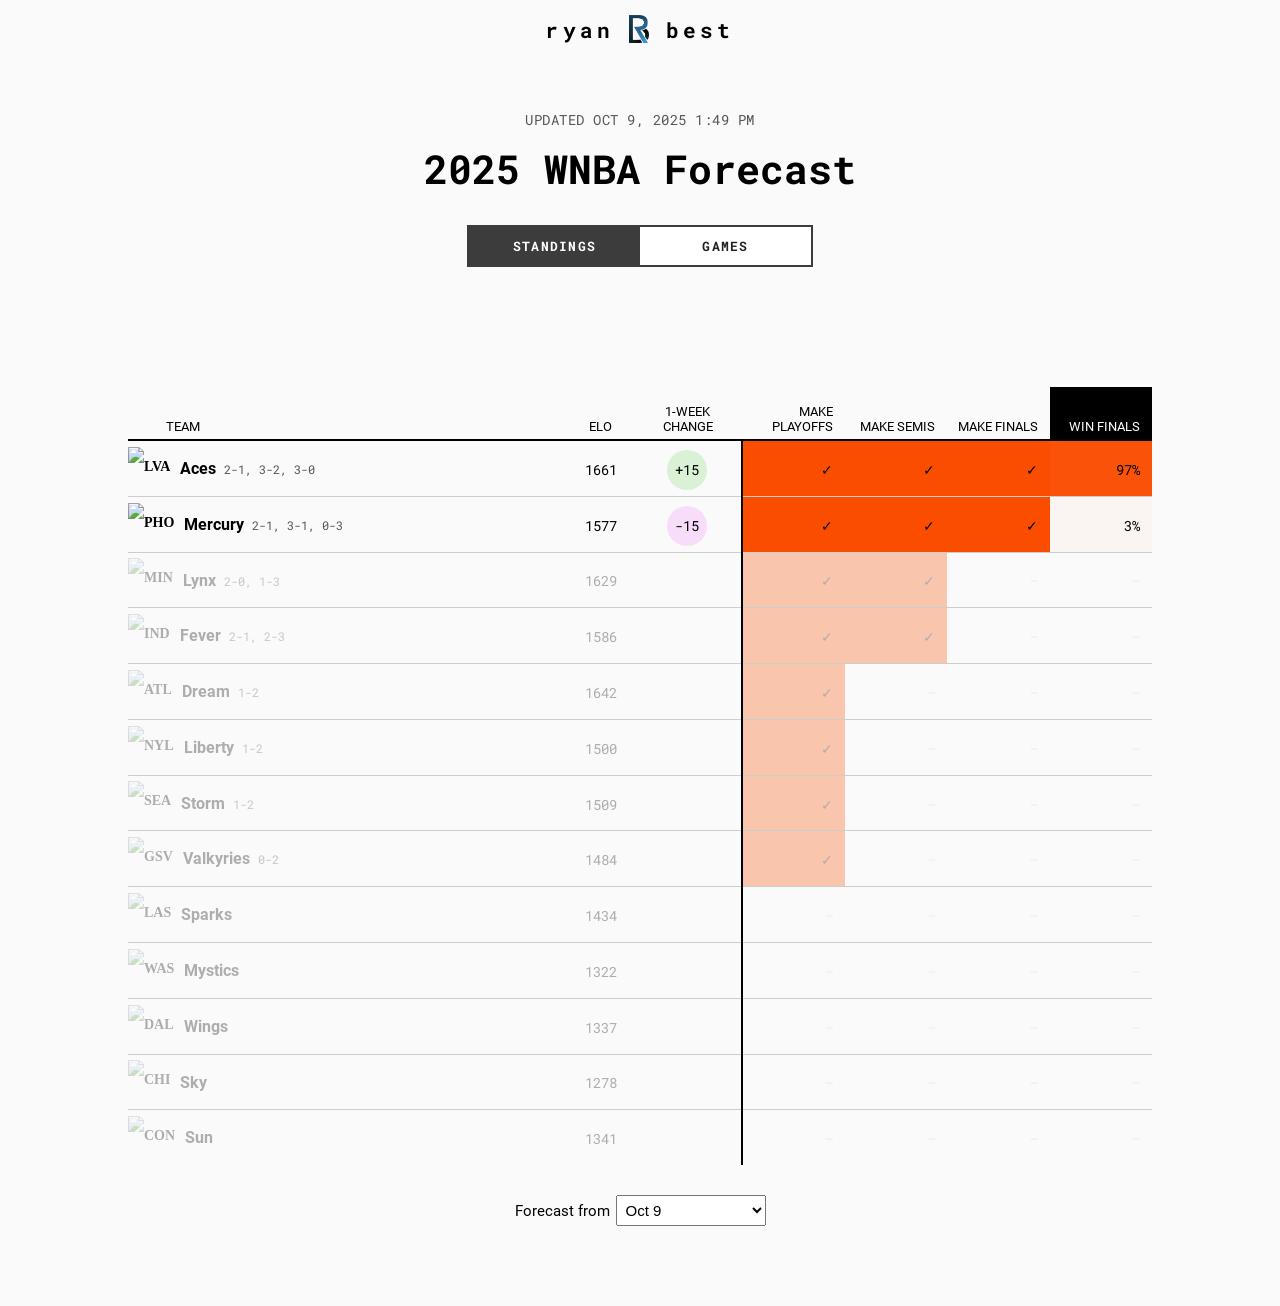
==== commit 3b7470da: "Updates" ====
--- a/index.html
+++ b/index.html
@@ -1 +1 @@
-<!doctype html><head><title>2025 WNBA Forecast</title><meta name="viewport" content="width=device-width,initial-scale=1,shrink-to-fit=no"><meta name="description" content="This WNBA forecast projects each team's chances of winning every game, advancing to the playoffs and winning the WNBA Finals."><meta name="author" content="Ryan Best"><meta property="og:image" content="https://ryanabest.com/2025-wnba-predictions/assets/share-image-2025.2d8da6b53a1c4b98adba.png?foo"><meta property="og:title" content="2025 WNBA Forecast"><meta property="og:url" content="https://ryanabest.com/2025-wnba-predictions/"><meta property="og:type" content="website"><meta property="og:description" content="This WNBA forecast projects each team's chances of winning every game, advancing to the playoffs and winning the WNBA Finals."><link rel="shortcut icon" type="image/x-icon" href="https://ryanabest.com/2025-wnba-predictions/assets/favicon.ecc235909048d9bf21d6.png"><link rel="icon" type="image/x-icon" href="https://ryanabest.com/assets/favicon.ecc235909048d9bf21d6.png"><meta charset="UTF-8"><meta name="twitter:card" content="summary_large_image"><meta name="twitter:site" content="@ryanabest"><meta name="twitter:creator" content="@ryanabest"><meta name="twitter:title" content="2025 WNBA Forecast"><meta name="twitter:description" content="This WNBA forecast projects each team's chances of winning every game, advancing to the playoffs and winning the WNBA Finals."><meta property="twitter:image" content="https://ryanabest.com/2025-wnba-predictions/assets/share-image-2025.2d8da6b53a1c4b98adba.png?foo"><link rel="icon" href="favicon.png"><script defer="defer" src="main.35ba366f57c6f363d50d.js"></script><link href="main.115f07e05aad2d0afb2b.css" rel="stylesheet"></head><body><div class="menu" id="menu"><div class="menu-item" id="name"><a href="https://www.ryanabest.com"><p id="first-name">ryan</p><div class="logo"></div><p id="last-name">best</p></a></div></div><div class="container"><div id="intro"><p class="timestamp">UPDATED Oct 5, 2025 6:26 PM</p><h1>2025 WNBA Forecast</h1></div><div id="page-nav"><a id="standings-link"><button class="btn-cta standings-nav active">Standings</button></a><a id="games-link"><button class="btn-cta games-nav">Games</button></a></div><div class="content"><div class="table-cont"><table id="standings"><thead><tr class="lower sortable"><th id="name" scope="col" data-col="name" data-asc="true">Team</th><th id="elo" scope="col" data-col="elo">Elo</th><th class="num-width hide-mobile" id="week-diff" scope="col" data-col="change">1-Week Change</th><th class="pct-width" id="make_playoffs" scope="col" data-col="make_playoffs"><span class="hide-mobile">Make playoffs</span><span class="hide-desktop">Make play-offs</span></th><th class="pct-width" id="make_semis" scope="col" data-col="make_semi_finals">Make Semis</th><th class="pct-width" id="make_finals" scope="col" data-col="make_finals">Make Finals</th><th class="sorted desc pct-width" id="win_finals" scope="col" data-col="win_finals">Win Finals</th></tr></thead><tbody><tr><th class="team-name" data-str="aces" scope="row"><img class="team-logo" src="https://secure.espn.com/combiner/i?img=/i/teamlogos/wnba/500/lv.png&amp;w=56&amp;h=56" width="28" height="28" alt="LVA"><span class="name">Aces</span><span class="current-record hide-mobile">2-1, 3-2, 2-0</span></th><td class="elo" data-val="1656">1656</td><td class="week-change hide-mobile" data-val="7"><div class="week-change-val" style="background-color:rgb(230, 244, 227);">+7</div></td><td class="odds border-left border-left-mobile" data-val="101" style="background-color: #fa4d00;">✓</td><td class="odds" data-val="101" style="background-color: #fa4d00;">✓</td><td class="odds" data-val="101" style="background-color: #fa4d00;">✓</td><td class="odds" data-val="0.869975" style="background-color: rgb(250, 99, 33);">87%</td></tr><tr><th class="team-name" data-str="mercury" scope="row"><img class="team-logo" src="https://secure.espn.com/combiner/i?img=/i/teamlogos/wnba/500/phx.png&amp;w=56&amp;h=56" width="28" height="28" alt="PHO"><span class="name">Mercury</span><span class="current-record hide-mobile">2-1, 3-1, 0-2</span></th><td class="elo" data-val="1581">1581</td><td class="week-change hide-mobile" data-val="-3"><div class="week-change-val" style="background-color:rgb(250, 237, 250);">-3</div></td><td class="odds border-left border-left-mobile" data-val="101" style="background-color: #fa4d00;">✓</td><td class="odds" data-val="101" style="background-color: #fa4d00;">✓</td><td class="odds" data-val="101" style="background-color: #fa4d00;">✓</td><td class="odds" data-val="0.130025" style="background-color: rgb(250, 228, 217);">13%</td></tr><tr><th class="team-name eliminated" data-str="lynx" scope="row"><img class="team-logo" src="https://secure.espn.com/combiner/i?img=/i/teamlogos/wnba/500/min.png&amp;w=56&amp;h=56" width="28" height="28" alt="MIN"><span class="name">Lynx</span><span class="current-record hide-mobile">2-0, 1-3</span></th><td class="elo eliminated" data-val="1629">1629</td><td class="week-change hide-mobile eliminated" data-val="-8"><div class="week-change-val" style="background-color:rgb(249, 230, 250);">-8</div></td><td class="odds eliminated border-left border-left-mobile" data-val="101" style="background-color: #fa4d00;">✓</td><td class="odds eliminated" data-val="101" style="background-color: #fa4d00;">✓</td><td class="odds eliminated gray" data-val="-1" style="background-color: transparent;">—</td><td class="odds eliminated gray" data-val="-1" style="background-color: transparent;">—</td></tr><tr><th class="team-name eliminated" data-str="fever" scope="row"><img class="team-logo" src="https://secure.espn.com/combiner/i?img=/i/teamlogos/wnba/500/ind.png&amp;w=56&amp;h=56" width="28" height="28" alt="IND"><span class="name">Fever</span><span class="current-record hide-mobile">2-1, 2-3</span></th><td class="elo eliminated" data-val="1586">1586</td><td class="week-change hide-mobile eliminated" data-val="3"><div class="week-change-val" style="background-color:rgb(236, 246, 233);">+3</div></td><td class="odds eliminated border-left border-left-mobile" data-val="101" style="background-color: #fa4d00;">✓</td><td class="odds eliminated" data-val="101" style="background-color: #fa4d00;">✓</td><td class="odds eliminated gray" data-val="-1" style="background-color: transparent;">—</td><td class="odds eliminated gray" data-val="-1" style="background-color: transparent;">—</td></tr><tr><th class="team-name eliminated" data-str="dream" scope="row"><img class="team-logo" src="https://secure.espn.com/combiner/i?img=/i/teamlogos/wnba/500/atl.png&amp;w=56&amp;h=56" width="28" height="28" alt="ATL"><span class="name">Dream</span><span class="current-record hide-mobile">1-2</span></th><td class="elo eliminated" data-val="1642">1642</td><td class="week-change hide-mobile eliminated" data-val="0"></td><td class="odds eliminated border-left border-left-mobile" data-val="101" style="background-color: #fa4d00;">✓</td><td class="odds eliminated gray" data-val="-1" style="background-color: transparent;">—</td><td class="odds eliminated gray" data-val="-1" style="background-color: transparent;">—</td><td class="odds eliminated gray" data-val="-1" style="background-color: transparent;">—</td></tr><tr><th class="team-name eliminated" data-str="liberty" scope="row"><img class="team-logo" src="https://secure.espn.com/combiner/i?img=/i/teamlogos/wnba/500/ny.png&amp;w=56&amp;h=56" width="28" height="28" alt="NYL"><span class="name">Liberty</span><span class="current-record hide-mobile">1-2</span></th><td class="elo eliminated" data-val="1500">1500</td><td class="week-change hide-mobile eliminated" data-val="0"></td><td class="odds eliminated border-left border-left-mobile" data-val="101" style="background-color: #fa4d00;">✓</td><td class="odds eliminated gray" data-val="-1" style="background-color: transparent;">—</td><td class="odds eliminated gray" data-val="-1" style="background-color: transparent;">—</td><td class="odds eliminated gray" data-val="-1" style="background-color: transparent;">—</td></tr><tr><th class="team-name eliminated" data-str="storm" scope="row"><img class="team-logo" src="https://secure.espn.com/combiner/i?img=/i/teamlogos/wnba/500/sea.png&amp;w=56&amp;h=56" width="28" height="28" alt="SEA"><span class="name">Storm</span><span class="current-record hide-mobile">1-2</span></th><td class="elo eliminated" data-val="1509">1509</td><td class="week-change hide-mobile eliminated" data-val="0"></td><td class="odds eliminated border-left border-left-mobile" data-val="101" style="background-color: #fa4d00;">✓</td><td class="odds eliminated gray" data-val="-1" style="background-color: transparent;">—</td><td class="odds eliminated gray" data-val="-1" style="background-color: transparent;">—</td><td class="odds eliminated gray" data-val="-1" style="background-color: transparent;">—</td></tr><tr><th class="team-name eliminated" data-str="valkyries" scope="row"><img class="team-logo" src="https://secure.espn.com/combiner/i?img=/i/teamlogos/wnba/500/gsv.png&amp;w=56&amp;h=56" width="28" height="28" alt="GSV"><span class="name">Valkyries</span><span class="current-record hide-mobile">0-2</span></th><td class="elo eliminated" data-val="1484">1484</td><td class="week-change hide-mobile eliminated" data-val="0"></td><td class="odds eliminated border-left border-left-mobile" data-val="101" style="background-color: #fa4d00;">✓</td><td class="odds eliminated gray" data-val="-1" style="background-color: transparent;">—</td><td class="odds eliminated gray" data-val="-1" style="background-color: transparent;">—</td><td class="odds eliminated gray" data-val="-1" style="background-color: transparent;">—</td></tr><tr><th class="team-name eliminated" data-str="sparks" scope="row"><img class="team-logo" src="https://secure.espn.com/combiner/i?img=/i/teamlogos/wnba/500/la.png&amp;w=56&amp;h=56" width="28" height="28" alt="LAS"><span class="name">Sparks</span><span class="current-record hide-mobile"></span></th><td class="elo eliminated" data-val="1434">1434</td><td class="week-change hide-mobile eliminated" data-val="0"></td><td class="odds eliminated gray border-left border-left-mobile" data-val="-1" style="background-color: transparent;">—</td><td class="odds eliminated gray" data-val="-1" style="background-color: transparent;">—</td><td class="odds eliminated gray" data-val="-1" style="background-color: transparent;">—</td><td class="odds eliminated gray" data-val="-1" style="background-color: transparent;">—</td></tr><tr><th class="team-name eliminated" data-str="mystics" scope="row"><img class="team-logo" src="https://secure.espn.com/combiner/i?img=/i/teamlogos/wnba/500/was.png&amp;w=56&amp;h=56" width="28" height="28" alt="WAS"><span class="name">Mystics</span><span class="current-record hide-mobile"></span></th><td class="elo eliminated" data-val="1322">1322</td><td class="week-change hide-mobile eliminated" data-val="0"></td><td class="odds eliminated gray border-left border-left-mobile" data-val="-1" style="background-color: transparent;">—</td><td class="odds eliminated gray" data-val="-1" style="background-color: transparent;">—</td><td class="odds eliminated gray" data-val="-1" style="background-color: transparent;">—</td><td class="odds eliminated gray" data-val="-1" style="background-color: transparent;">—</td></tr><tr><th class="team-name eliminated" data-str="wings" scope="row"><img class="team-logo" src="https://secure.espn.com/combiner/i?img=/i/teamlogos/wnba/500/dal.png&amp;w=56&amp;h=56" width="28" height="28" alt="DAL"><span class="name">Wings</span><span class="current-record hide-mobile"></span></th><td class="elo eliminated" data-val="1337">1337</td><td class="week-change hide-mobile eliminated" data-val="0"></td><td class="odds eliminated gray border-left border-left-mobile" data-val="-1" style="background-color: transparent;">—</td><td class="odds eliminated gray" data-val="-1" style="background-color: transparent;">—</td><td class="odds eliminated gray" data-val="-1" style="background-color: transparent;">—</td><td class="odds eliminated gray" data-val="-1" style="background-color: transparent;">—</td></tr><tr><th class="team-name eliminated" data-str="sky" scope="row"><img class="team-logo" src="https://secure.espn.com/combiner/i?img=/i/teamlogos/wnba/500/chi.png&amp;w=56&amp;h=56" width="28" height="28" alt="CHI"><span class="name">Sky</span><span class="current-record hide-mobile"></span></th><td class="elo eliminated" data-val="1278">1278</td><td class="week-change hide-mobile eliminated" data-val="0"></td><td class="odds eliminated gray border-left border-left-mobile" data-val="-1" style="background-color: transparent;">—</td><td class="odds eliminated gray" data-val="-1" style="background-color: transparent;">—</td><td class="odds eliminated gray" data-val="-1" style="background-color: transparent;">—</td><td class="odds eliminated gray" data-val="-1" style="background-color: transparent;">—</td></tr><tr><th class="team-name eliminated" data-str="sun" scope="row"><img class="team-logo" src="https://secure.espn.com/combiner/i?img=/i/teamlogos/wnba/500/conn.png&amp;w=56&amp;h=56" width="28" height="28" alt="CON"><span class="name">Sun</span><span class="current-record hide-mobile"></span></th><td class="elo eliminated" data-val="1341">1341</td><td class="week-change hide-mobile eliminated" data-val="0"></td><td class="odds eliminated gray border-left border-left-mobile" data-val="-1" style="background-color: transparent;">—</td><td class="odds eliminated gray" data-val="-1" style="background-color: transparent;">—</td><td class="odds eliminated gray" data-val="-1" style="background-color: transparent;">—</td><td class="odds eliminated gray" data-val="-1" style="background-color: transparent;">—</td></tr></tbody></table></div><div class="selector-wrap standings-selector"><label><span class="text">Forecast from</span><span><select id="standings-selector" name="standings-date"><option selected="selected">Oct 5</option><option>Sep 28</option><option>Sep 20</option><option>Start of playoffs</option><option>Sep 7</option><option>Aug 30</option><option>Aug 23</option><option>Aug 14</option><option>Aug 8</option><option>Aug 2</option><option>Jul 24</option><option>Jul 17</option><option>Jul 13</option><option>Jul 6</option><option>Jun 26</option><option>Jun 18</option><option>Jun 12</option><option>Jun 8</option><option>May 30</option><option>May 25</option><option>Preseason</option></select></span></label></div></div><script>const page = `standings`;</script></div></body>+<!doctype html><head><title>2025 WNBA Forecast</title><meta name="viewport" content="width=device-width,initial-scale=1,shrink-to-fit=no"><meta name="description" content="This WNBA forecast projects each team's chances of winning every game, advancing to the playoffs and winning the WNBA Finals."><meta name="author" content="Ryan Best"><meta property="og:image" content="https://ryanabest.com/2025-wnba-predictions/assets/share-image-2025.2d8da6b53a1c4b98adba.png?foo"><meta property="og:title" content="2025 WNBA Forecast"><meta property="og:url" content="https://ryanabest.com/2025-wnba-predictions/"><meta property="og:type" content="website"><meta property="og:description" content="This WNBA forecast projects each team's chances of winning every game, advancing to the playoffs and winning the WNBA Finals."><link rel="shortcut icon" type="image/x-icon" href="https://ryanabest.com/2025-wnba-predictions/assets/favicon.ecc235909048d9bf21d6.png"><link rel="icon" type="image/x-icon" href="https://ryanabest.com/assets/favicon.ecc235909048d9bf21d6.png"><meta charset="UTF-8"><meta name="twitter:card" content="summary_large_image"><meta name="twitter:site" content="@ryanabest"><meta name="twitter:creator" content="@ryanabest"><meta name="twitter:title" content="2025 WNBA Forecast"><meta name="twitter:description" content="This WNBA forecast projects each team's chances of winning every game, advancing to the playoffs and winning the WNBA Finals."><meta property="twitter:image" content="https://ryanabest.com/2025-wnba-predictions/assets/share-image-2025.2d8da6b53a1c4b98adba.png?foo"><link rel="icon" href="favicon.png"><script defer="defer" src="main.b480bbcbe06019567bbd.js"></script><link href="main.115f07e05aad2d0afb2b.css" rel="stylesheet"></head><body><div class="menu" id="menu"><div class="menu-item" id="name"><a href="https://www.ryanabest.com"><p id="first-name">ryan</p><div class="logo"></div><p id="last-name">best</p></a></div></div><div class="container"><div id="intro"><p class="timestamp">UPDATED Oct 9, 2025 1:49 PM</p><h1>2025 WNBA Forecast</h1></div><div id="page-nav"><a id="standings-link"><button class="btn-cta standings-nav active">Standings</button></a><a id="games-link"><button class="btn-cta games-nav">Games</button></a></div><div class="content"><div class="table-cont"><table id="standings"><thead><tr class="lower sortable"><th id="name" scope="col" data-col="name" data-asc="true">Team</th><th id="elo" scope="col" data-col="elo">Elo</th><th class="num-width hide-mobile" id="week-diff" scope="col" data-col="change">1-Week Change</th><th class="pct-width" id="make_playoffs" scope="col" data-col="make_playoffs"><span class="hide-mobile">Make playoffs</span><span class="hide-desktop">Make play-offs</span></th><th class="pct-width" id="make_semis" scope="col" data-col="make_semi_finals">Make Semis</th><th class="pct-width" id="make_finals" scope="col" data-col="make_finals">Make Finals</th><th class="sorted desc pct-width" id="win_finals" scope="col" data-col="win_finals">Win Finals</th></tr></thead><tbody><tr><th class="team-name" data-str="aces" scope="row"><img class="team-logo" src="https://secure.espn.com/combiner/i?img=/i/teamlogos/wnba/500/lv.png&amp;w=56&amp;h=56" width="28" height="28" alt="LVA"><span class="name">Aces</span><span class="current-record hide-mobile">2-1, 3-2, 3-0</span></th><td class="elo" data-val="1661">1661</td><td class="week-change hide-mobile" data-val="15"><div class="week-change-val" style="background-color:rgb(218, 241, 214);">+15</div></td><td class="odds border-left border-left-mobile" data-val="101" style="background-color: #fa4d00;">✓</td><td class="odds" data-val="101" style="background-color: #fa4d00;">✓</td><td class="odds" data-val="101" style="background-color: #fa4d00;">✓</td><td class="odds" data-val="0.968775" style="background-color: rgb(250, 82, 8);">97%</td></tr><tr><th class="team-name" data-str="mercury" scope="row"><img class="team-logo" src="https://secure.espn.com/combiner/i?img=/i/teamlogos/wnba/500/phx.png&amp;w=56&amp;h=56" width="28" height="28" alt="PHO"><span class="name">Mercury</span><span class="current-record hide-mobile">2-1, 3-1, 0-3</span></th><td class="elo" data-val="1577">1577</td><td class="week-change hide-mobile" data-val="-15"><div class="week-change-val" style="background-color:rgb(248, 221, 250);">-15</div></td><td class="odds border-left border-left-mobile" data-val="101" style="background-color: #fa4d00;">✓</td><td class="odds" data-val="101" style="background-color: #fa4d00;">✓</td><td class="odds" data-val="101" style="background-color: #fa4d00;">✓</td><td class="odds" data-val="0.031225" style="background-color: rgb(250, 245, 242);">3%</td></tr><tr><th class="team-name eliminated" data-str="lynx" scope="row"><img class="team-logo" src="https://secure.espn.com/combiner/i?img=/i/teamlogos/wnba/500/min.png&amp;w=56&amp;h=56" width="28" height="28" alt="MIN"><span class="name">Lynx</span><span class="current-record hide-mobile">2-0, 1-3</span></th><td class="elo eliminated" data-val="1629">1629</td><td class="week-change hide-mobile eliminated" data-val="0"></td><td class="odds eliminated border-left border-left-mobile" data-val="101" style="background-color: #fa4d00;">✓</td><td class="odds eliminated" data-val="101" style="background-color: #fa4d00;">✓</td><td class="odds eliminated gray" data-val="-1" style="background-color: transparent;">—</td><td class="odds eliminated gray" data-val="-1" style="background-color: transparent;">—</td></tr><tr><th class="team-name eliminated" data-str="fever" scope="row"><img class="team-logo" src="https://secure.espn.com/combiner/i?img=/i/teamlogos/wnba/500/ind.png&amp;w=56&amp;h=56" width="28" height="28" alt="IND"><span class="name">Fever</span><span class="current-record hide-mobile">2-1, 2-3</span></th><td class="elo eliminated" data-val="1586">1586</td><td class="week-change hide-mobile eliminated" data-val="0"></td><td class="odds eliminated border-left border-left-mobile" data-val="101" style="background-color: #fa4d00;">✓</td><td class="odds eliminated" data-val="101" style="background-color: #fa4d00;">✓</td><td class="odds eliminated gray" data-val="-1" style="background-color: transparent;">—</td><td class="odds eliminated gray" data-val="-1" style="background-color: transparent;">—</td></tr><tr><th class="team-name eliminated" data-str="dream" scope="row"><img class="team-logo" src="https://secure.espn.com/combiner/i?img=/i/teamlogos/wnba/500/atl.png&amp;w=56&amp;h=56" width="28" height="28" alt="ATL"><span class="name">Dream</span><span class="current-record hide-mobile">1-2</span></th><td class="elo eliminated" data-val="1642">1642</td><td class="week-change hide-mobile eliminated" data-val="0"></td><td class="odds eliminated border-left border-left-mobile" data-val="101" style="background-color: #fa4d00;">✓</td><td class="odds eliminated gray" data-val="-1" style="background-color: transparent;">—</td><td class="odds eliminated gray" data-val="-1" style="background-color: transparent;">—</td><td class="odds eliminated gray" data-val="-1" style="background-color: transparent;">—</td></tr><tr><th class="team-name eliminated" data-str="liberty" scope="row"><img class="team-logo" src="https://secure.espn.com/combiner/i?img=/i/teamlogos/wnba/500/ny.png&amp;w=56&amp;h=56" width="28" height="28" alt="NYL"><span class="name">Liberty</span><span class="current-record hide-mobile">1-2</span></th><td class="elo eliminated" data-val="1500">1500</td><td class="week-change hide-mobile eliminated" data-val="0"></td><td class="odds eliminated border-left border-left-mobile" data-val="101" style="background-color: #fa4d00;">✓</td><td class="odds eliminated gray" data-val="-1" style="background-color: transparent;">—</td><td class="odds eliminated gray" data-val="-1" style="background-color: transparent;">—</td><td class="odds eliminated gray" data-val="-1" style="background-color: transparent;">—</td></tr><tr><th class="team-name eliminated" data-str="storm" scope="row"><img class="team-logo" src="https://secure.espn.com/combiner/i?img=/i/teamlogos/wnba/500/sea.png&amp;w=56&amp;h=56" width="28" height="28" alt="SEA"><span class="name">Storm</span><span class="current-record hide-mobile">1-2</span></th><td class="elo eliminated" data-val="1509">1509</td><td class="week-change hide-mobile eliminated" data-val="0"></td><td class="odds eliminated border-left border-left-mobile" data-val="101" style="background-color: #fa4d00;">✓</td><td class="odds eliminated gray" data-val="-1" style="background-color: transparent;">—</td><td class="odds eliminated gray" data-val="-1" style="background-color: transparent;">—</td><td class="odds eliminated gray" data-val="-1" style="background-color: transparent;">—</td></tr><tr><th class="team-name eliminated" data-str="valkyries" scope="row"><img class="team-logo" src="https://secure.espn.com/combiner/i?img=/i/teamlogos/wnba/500/gsv.png&amp;w=56&amp;h=56" width="28" height="28" alt="GSV"><span class="name">Valkyries</span><span class="current-record hide-mobile">0-2</span></th><td class="elo eliminated" data-val="1484">1484</td><td class="week-change hide-mobile eliminated" data-val="0"></td><td class="odds eliminated border-left border-left-mobile" data-val="101" style="background-color: #fa4d00;">✓</td><td class="odds eliminated gray" data-val="-1" style="background-color: transparent;">—</td><td class="odds eliminated gray" data-val="-1" style="background-color: transparent;">—</td><td class="odds eliminated gray" data-val="-1" style="background-color: transparent;">—</td></tr><tr><th class="team-name eliminated" data-str="sparks" scope="row"><img class="team-logo" src="https://secure.espn.com/combiner/i?img=/i/teamlogos/wnba/500/la.png&amp;w=56&amp;h=56" width="28" height="28" alt="LAS"><span class="name">Sparks</span><span class="current-record hide-mobile"></span></th><td class="elo eliminated" data-val="1434">1434</td><td class="week-change hide-mobile eliminated" data-val="0"></td><td class="odds eliminated gray border-left border-left-mobile" data-val="-1" style="background-color: transparent;">—</td><td class="odds eliminated gray" data-val="-1" style="background-color: transparent;">—</td><td class="odds eliminated gray" data-val="-1" style="background-color: transparent;">—</td><td class="odds eliminated gray" data-val="-1" style="background-color: transparent;">—</td></tr><tr><th class="team-name eliminated" data-str="mystics" scope="row"><img class="team-logo" src="https://secure.espn.com/combiner/i?img=/i/teamlogos/wnba/500/was.png&amp;w=56&amp;h=56" width="28" height="28" alt="WAS"><span class="name">Mystics</span><span class="current-record hide-mobile"></span></th><td class="elo eliminated" data-val="1322">1322</td><td class="week-change hide-mobile eliminated" data-val="0"></td><td class="odds eliminated gray border-left border-left-mobile" data-val="-1" style="background-color: transparent;">—</td><td class="odds eliminated gray" data-val="-1" style="background-color: transparent;">—</td><td class="odds eliminated gray" data-val="-1" style="background-color: transparent;">—</td><td class="odds eliminated gray" data-val="-1" style="background-color: transparent;">—</td></tr><tr><th class="team-name eliminated" data-str="wings" scope="row"><img class="team-logo" src="https://secure.espn.com/combiner/i?img=/i/teamlogos/wnba/500/dal.png&amp;w=56&amp;h=56" width="28" height="28" alt="DAL"><span class="name">Wings</span><span class="current-record hide-mobile"></span></th><td class="elo eliminated" data-val="1337">1337</td><td class="week-change hide-mobile eliminated" data-val="0"></td><td class="odds eliminated gray border-left border-left-mobile" data-val="-1" style="background-color: transparent;">—</td><td class="odds eliminated gray" data-val="-1" style="background-color: transparent;">—</td><td class="odds eliminated gray" data-val="-1" style="background-color: transparent;">—</td><td class="odds eliminated gray" data-val="-1" style="background-color: transparent;">—</td></tr><tr><th class="team-name eliminated" data-str="sky" scope="row"><img class="team-logo" src="https://secure.espn.com/combiner/i?img=/i/teamlogos/wnba/500/chi.png&amp;w=56&amp;h=56" width="28" height="28" alt="CHI"><span class="name">Sky</span><span class="current-record hide-mobile"></span></th><td class="elo eliminated" data-val="1278">1278</td><td class="week-change hide-mobile eliminated" data-val="0"></td><td class="odds eliminated gray border-left border-left-mobile" data-val="-1" style="background-color: transparent;">—</td><td class="odds eliminated gray" data-val="-1" style="background-color: transparent;">—</td><td class="odds eliminated gray" data-val="-1" style="background-color: transparent;">—</td><td class="odds eliminated gray" data-val="-1" style="background-color: transparent;">—</td></tr><tr><th class="team-name eliminated" data-str="sun" scope="row"><img class="team-logo" src="https://secure.espn.com/combiner/i?img=/i/teamlogos/wnba/500/conn.png&amp;w=56&amp;h=56" width="28" height="28" alt="CON"><span class="name">Sun</span><span class="current-record hide-mobile"></span></th><td class="elo eliminated" data-val="1341">1341</td><td class="week-change hide-mobile eliminated" data-val="0"></td><td class="odds eliminated gray border-left border-left-mobile" data-val="-1" style="background-color: transparent;">—</td><td class="odds eliminated gray" data-val="-1" style="background-color: transparent;">—</td><td class="odds eliminated gray" data-val="-1" style="background-color: transparent;">—</td><td class="odds eliminated gray" data-val="-1" style="background-color: transparent;">—</td></tr></tbody></table></div><div class="selector-wrap standings-selector"><label><span class="text">Forecast from</span><span><select id="standings-selector" name="standings-date"><option selected="selected">Oct 9</option><option>Oct 1</option><option>Sep 24</option><option>Sep 18</option><option>Start of playoffs</option><option>Sep 11</option><option>Sep 4</option><option>Aug 28</option><option>Aug 21</option><option>Aug 14</option><option>Aug 6</option><option>Jul 31</option><option>Jul 24</option><option>Jul 17</option><option>Jul 10</option><option>Jul 2</option><option>Jun 26</option><option>Jun 18</option><option>Jun 12</option><option>Jun 4</option><option>May 29</option><option>May 21</option><option>Preseason</option></select></span></label></div></div><script>const page = `standings`;</script></div></body>
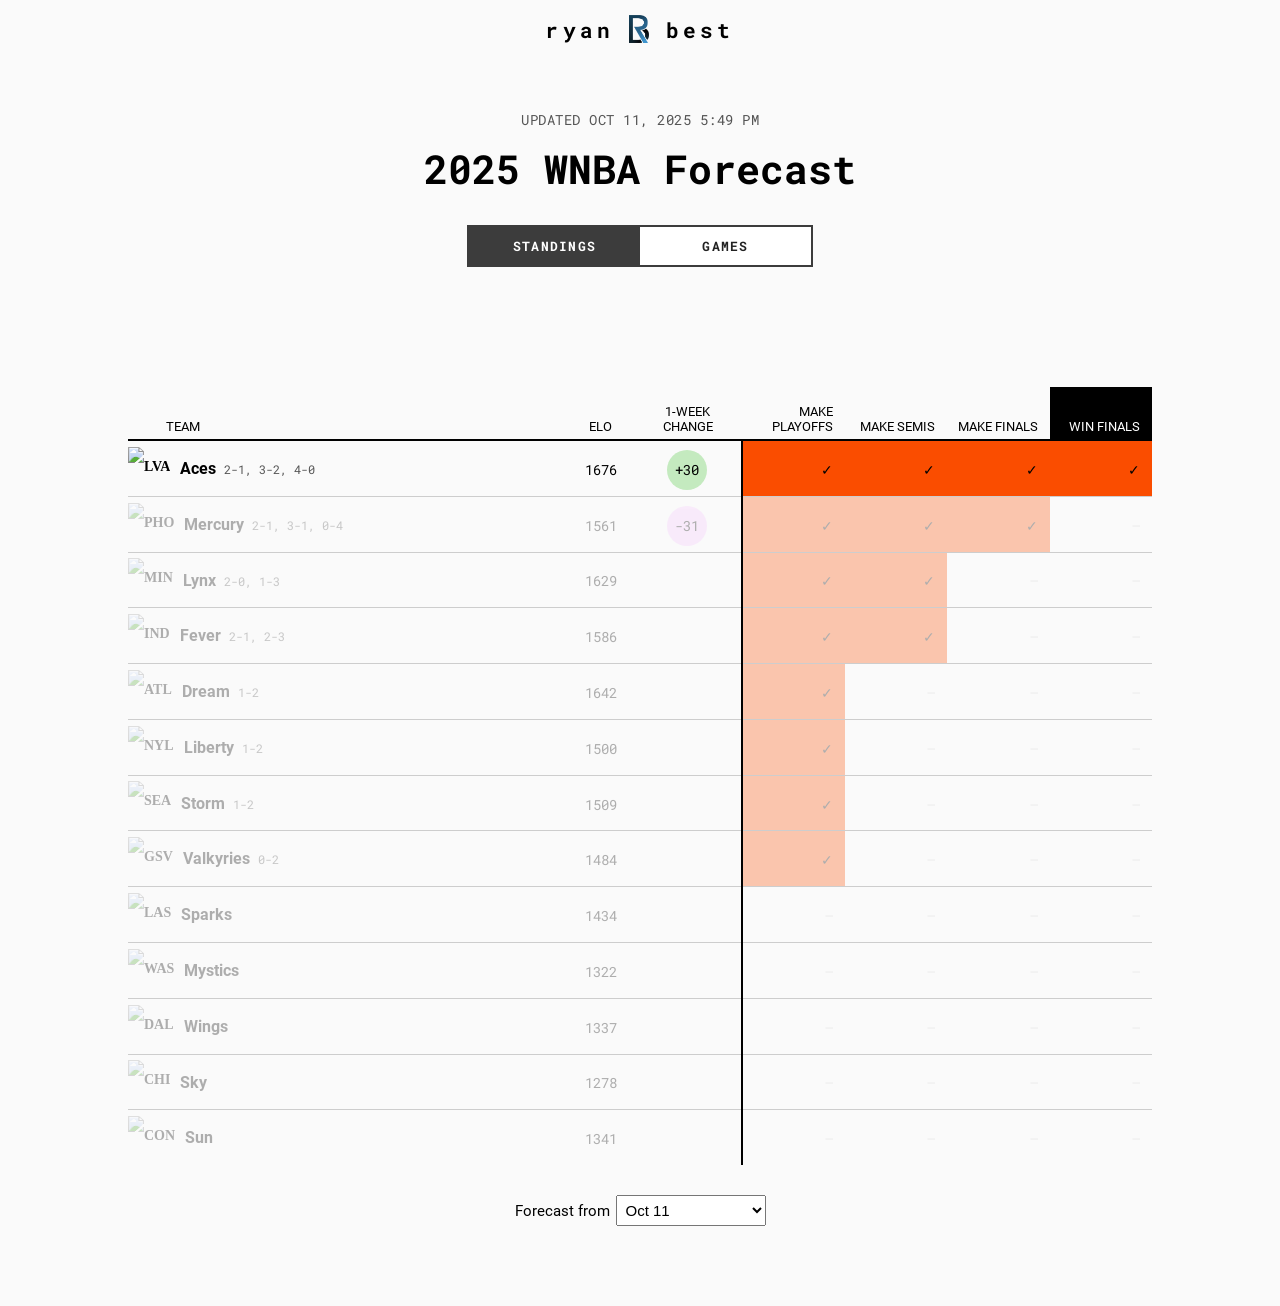
==== commit 131a5e91: "Updates" ====
--- a/index.html
+++ b/index.html
@@ -1 +1 @@
-<!doctype html><head><title>2025 WNBA Forecast</title><meta name="viewport" content="width=device-width,initial-scale=1,shrink-to-fit=no"><meta name="description" content="This WNBA forecast projects each team's chances of winning every game, advancing to the playoffs and winning the WNBA Finals."><meta name="author" content="Ryan Best"><meta property="og:image" content="https://ryanabest.com/2025-wnba-predictions/assets/share-image-2025.2d8da6b53a1c4b98adba.png?foo"><meta property="og:title" content="2025 WNBA Forecast"><meta property="og:url" content="https://ryanabest.com/2025-wnba-predictions/"><meta property="og:type" content="website"><meta property="og:description" content="This WNBA forecast projects each team's chances of winning every game, advancing to the playoffs and winning the WNBA Finals."><link rel="shortcut icon" type="image/x-icon" href="https://ryanabest.com/2025-wnba-predictions/assets/favicon.ecc235909048d9bf21d6.png"><link rel="icon" type="image/x-icon" href="https://ryanabest.com/assets/favicon.ecc235909048d9bf21d6.png"><meta charset="UTF-8"><meta name="twitter:card" content="summary_large_image"><meta name="twitter:site" content="@ryanabest"><meta name="twitter:creator" content="@ryanabest"><meta name="twitter:title" content="2025 WNBA Forecast"><meta name="twitter:description" content="This WNBA forecast projects each team's chances of winning every game, advancing to the playoffs and winning the WNBA Finals."><meta property="twitter:image" content="https://ryanabest.com/2025-wnba-predictions/assets/share-image-2025.2d8da6b53a1c4b98adba.png?foo"><link rel="icon" href="favicon.png"><script defer="defer" src="main.b480bbcbe06019567bbd.js"></script><link href="main.115f07e05aad2d0afb2b.css" rel="stylesheet"></head><body><div class="menu" id="menu"><div class="menu-item" id="name"><a href="https://www.ryanabest.com"><p id="first-name">ryan</p><div class="logo"></div><p id="last-name">best</p></a></div></div><div class="container"><div id="intro"><p class="timestamp">UPDATED Oct 9, 2025 1:49 PM</p><h1>2025 WNBA Forecast</h1></div><div id="page-nav"><a id="standings-link"><button class="btn-cta standings-nav active">Standings</button></a><a id="games-link"><button class="btn-cta games-nav">Games</button></a></div><div class="content"><div class="table-cont"><table id="standings"><thead><tr class="lower sortable"><th id="name" scope="col" data-col="name" data-asc="true">Team</th><th id="elo" scope="col" data-col="elo">Elo</th><th class="num-width hide-mobile" id="week-diff" scope="col" data-col="change">1-Week Change</th><th class="pct-width" id="make_playoffs" scope="col" data-col="make_playoffs"><span class="hide-mobile">Make playoffs</span><span class="hide-desktop">Make play-offs</span></th><th class="pct-width" id="make_semis" scope="col" data-col="make_semi_finals">Make Semis</th><th class="pct-width" id="make_finals" scope="col" data-col="make_finals">Make Finals</th><th class="sorted desc pct-width" id="win_finals" scope="col" data-col="win_finals">Win Finals</th></tr></thead><tbody><tr><th class="team-name" data-str="aces" scope="row"><img class="team-logo" src="https://secure.espn.com/combiner/i?img=/i/teamlogos/wnba/500/lv.png&amp;w=56&amp;h=56" width="28" height="28" alt="LVA"><span class="name">Aces</span><span class="current-record hide-mobile">2-1, 3-2, 3-0</span></th><td class="elo" data-val="1661">1661</td><td class="week-change hide-mobile" data-val="15"><div class="week-change-val" style="background-color:rgb(218, 241, 214);">+15</div></td><td class="odds border-left border-left-mobile" data-val="101" style="background-color: #fa4d00;">✓</td><td class="odds" data-val="101" style="background-color: #fa4d00;">✓</td><td class="odds" data-val="101" style="background-color: #fa4d00;">✓</td><td class="odds" data-val="0.968775" style="background-color: rgb(250, 82, 8);">97%</td></tr><tr><th class="team-name" data-str="mercury" scope="row"><img class="team-logo" src="https://secure.espn.com/combiner/i?img=/i/teamlogos/wnba/500/phx.png&amp;w=56&amp;h=56" width="28" height="28" alt="PHO"><span class="name">Mercury</span><span class="current-record hide-mobile">2-1, 3-1, 0-3</span></th><td class="elo" data-val="1577">1577</td><td class="week-change hide-mobile" data-val="-15"><div class="week-change-val" style="background-color:rgb(248, 221, 250);">-15</div></td><td class="odds border-left border-left-mobile" data-val="101" style="background-color: #fa4d00;">✓</td><td class="odds" data-val="101" style="background-color: #fa4d00;">✓</td><td class="odds" data-val="101" style="background-color: #fa4d00;">✓</td><td class="odds" data-val="0.031225" style="background-color: rgb(250, 245, 242);">3%</td></tr><tr><th class="team-name eliminated" data-str="lynx" scope="row"><img class="team-logo" src="https://secure.espn.com/combiner/i?img=/i/teamlogos/wnba/500/min.png&amp;w=56&amp;h=56" width="28" height="28" alt="MIN"><span class="name">Lynx</span><span class="current-record hide-mobile">2-0, 1-3</span></th><td class="elo eliminated" data-val="1629">1629</td><td class="week-change hide-mobile eliminated" data-val="0"></td><td class="odds eliminated border-left border-left-mobile" data-val="101" style="background-color: #fa4d00;">✓</td><td class="odds eliminated" data-val="101" style="background-color: #fa4d00;">✓</td><td class="odds eliminated gray" data-val="-1" style="background-color: transparent;">—</td><td class="odds eliminated gray" data-val="-1" style="background-color: transparent;">—</td></tr><tr><th class="team-name eliminated" data-str="fever" scope="row"><img class="team-logo" src="https://secure.espn.com/combiner/i?img=/i/teamlogos/wnba/500/ind.png&amp;w=56&amp;h=56" width="28" height="28" alt="IND"><span class="name">Fever</span><span class="current-record hide-mobile">2-1, 2-3</span></th><td class="elo eliminated" data-val="1586">1586</td><td class="week-change hide-mobile eliminated" data-val="0"></td><td class="odds eliminated border-left border-left-mobile" data-val="101" style="background-color: #fa4d00;">✓</td><td class="odds eliminated" data-val="101" style="background-color: #fa4d00;">✓</td><td class="odds eliminated gray" data-val="-1" style="background-color: transparent;">—</td><td class="odds eliminated gray" data-val="-1" style="background-color: transparent;">—</td></tr><tr><th class="team-name eliminated" data-str="dream" scope="row"><img class="team-logo" src="https://secure.espn.com/combiner/i?img=/i/teamlogos/wnba/500/atl.png&amp;w=56&amp;h=56" width="28" height="28" alt="ATL"><span class="name">Dream</span><span class="current-record hide-mobile">1-2</span></th><td class="elo eliminated" data-val="1642">1642</td><td class="week-change hide-mobile eliminated" data-val="0"></td><td class="odds eliminated border-left border-left-mobile" data-val="101" style="background-color: #fa4d00;">✓</td><td class="odds eliminated gray" data-val="-1" style="background-color: transparent;">—</td><td class="odds eliminated gray" data-val="-1" style="background-color: transparent;">—</td><td class="odds eliminated gray" data-val="-1" style="background-color: transparent;">—</td></tr><tr><th class="team-name eliminated" data-str="liberty" scope="row"><img class="team-logo" src="https://secure.espn.com/combiner/i?img=/i/teamlogos/wnba/500/ny.png&amp;w=56&amp;h=56" width="28" height="28" alt="NYL"><span class="name">Liberty</span><span class="current-record hide-mobile">1-2</span></th><td class="elo eliminated" data-val="1500">1500</td><td class="week-change hide-mobile eliminated" data-val="0"></td><td class="odds eliminated border-left border-left-mobile" data-val="101" style="background-color: #fa4d00;">✓</td><td class="odds eliminated gray" data-val="-1" style="background-color: transparent;">—</td><td class="odds eliminated gray" data-val="-1" style="background-color: transparent;">—</td><td class="odds eliminated gray" data-val="-1" style="background-color: transparent;">—</td></tr><tr><th class="team-name eliminated" data-str="storm" scope="row"><img class="team-logo" src="https://secure.espn.com/combiner/i?img=/i/teamlogos/wnba/500/sea.png&amp;w=56&amp;h=56" width="28" height="28" alt="SEA"><span class="name">Storm</span><span class="current-record hide-mobile">1-2</span></th><td class="elo eliminated" data-val="1509">1509</td><td class="week-change hide-mobile eliminated" data-val="0"></td><td class="odds eliminated border-left border-left-mobile" data-val="101" style="background-color: #fa4d00;">✓</td><td class="odds eliminated gray" data-val="-1" style="background-color: transparent;">—</td><td class="odds eliminated gray" data-val="-1" style="background-color: transparent;">—</td><td class="odds eliminated gray" data-val="-1" style="background-color: transparent;">—</td></tr><tr><th class="team-name eliminated" data-str="valkyries" scope="row"><img class="team-logo" src="https://secure.espn.com/combiner/i?img=/i/teamlogos/wnba/500/gsv.png&amp;w=56&amp;h=56" width="28" height="28" alt="GSV"><span class="name">Valkyries</span><span class="current-record hide-mobile">0-2</span></th><td class="elo eliminated" data-val="1484">1484</td><td class="week-change hide-mobile eliminated" data-val="0"></td><td class="odds eliminated border-left border-left-mobile" data-val="101" style="background-color: #fa4d00;">✓</td><td class="odds eliminated gray" data-val="-1" style="background-color: transparent;">—</td><td class="odds eliminated gray" data-val="-1" style="background-color: transparent;">—</td><td class="odds eliminated gray" data-val="-1" style="background-color: transparent;">—</td></tr><tr><th class="team-name eliminated" data-str="sparks" scope="row"><img class="team-logo" src="https://secure.espn.com/combiner/i?img=/i/teamlogos/wnba/500/la.png&amp;w=56&amp;h=56" width="28" height="28" alt="LAS"><span class="name">Sparks</span><span class="current-record hide-mobile"></span></th><td class="elo eliminated" data-val="1434">1434</td><td class="week-change hide-mobile eliminated" data-val="0"></td><td class="odds eliminated gray border-left border-left-mobile" data-val="-1" style="background-color: transparent;">—</td><td class="odds eliminated gray" data-val="-1" style="background-color: transparent;">—</td><td class="odds eliminated gray" data-val="-1" style="background-color: transparent;">—</td><td class="odds eliminated gray" data-val="-1" style="background-color: transparent;">—</td></tr><tr><th class="team-name eliminated" data-str="mystics" scope="row"><img class="team-logo" src="https://secure.espn.com/combiner/i?img=/i/teamlogos/wnba/500/was.png&amp;w=56&amp;h=56" width="28" height="28" alt="WAS"><span class="name">Mystics</span><span class="current-record hide-mobile"></span></th><td class="elo eliminated" data-val="1322">1322</td><td class="week-change hide-mobile eliminated" data-val="0"></td><td class="odds eliminated gray border-left border-left-mobile" data-val="-1" style="background-color: transparent;">—</td><td class="odds eliminated gray" data-val="-1" style="background-color: transparent;">—</td><td class="odds eliminated gray" data-val="-1" style="background-color: transparent;">—</td><td class="odds eliminated gray" data-val="-1" style="background-color: transparent;">—</td></tr><tr><th class="team-name eliminated" data-str="wings" scope="row"><img class="team-logo" src="https://secure.espn.com/combiner/i?img=/i/teamlogos/wnba/500/dal.png&amp;w=56&amp;h=56" width="28" height="28" alt="DAL"><span class="name">Wings</span><span class="current-record hide-mobile"></span></th><td class="elo eliminated" data-val="1337">1337</td><td class="week-change hide-mobile eliminated" data-val="0"></td><td class="odds eliminated gray border-left border-left-mobile" data-val="-1" style="background-color: transparent;">—</td><td class="odds eliminated gray" data-val="-1" style="background-color: transparent;">—</td><td class="odds eliminated gray" data-val="-1" style="background-color: transparent;">—</td><td class="odds eliminated gray" data-val="-1" style="background-color: transparent;">—</td></tr><tr><th class="team-name eliminated" data-str="sky" scope="row"><img class="team-logo" src="https://secure.espn.com/combiner/i?img=/i/teamlogos/wnba/500/chi.png&amp;w=56&amp;h=56" width="28" height="28" alt="CHI"><span class="name">Sky</span><span class="current-record hide-mobile"></span></th><td class="elo eliminated" data-val="1278">1278</td><td class="week-change hide-mobile eliminated" data-val="0"></td><td class="odds eliminated gray border-left border-left-mobile" data-val="-1" style="background-color: transparent;">—</td><td class="odds eliminated gray" data-val="-1" style="background-color: transparent;">—</td><td class="odds eliminated gray" data-val="-1" style="background-color: transparent;">—</td><td class="odds eliminated gray" data-val="-1" style="background-color: transparent;">—</td></tr><tr><th class="team-name eliminated" data-str="sun" scope="row"><img class="team-logo" src="https://secure.espn.com/combiner/i?img=/i/teamlogos/wnba/500/conn.png&amp;w=56&amp;h=56" width="28" height="28" alt="CON"><span class="name">Sun</span><span class="current-record hide-mobile"></span></th><td class="elo eliminated" data-val="1341">1341</td><td class="week-change hide-mobile eliminated" data-val="0"></td><td class="odds eliminated gray border-left border-left-mobile" data-val="-1" style="background-color: transparent;">—</td><td class="odds eliminated gray" data-val="-1" style="background-color: transparent;">—</td><td class="odds eliminated gray" data-val="-1" style="background-color: transparent;">—</td><td class="odds eliminated gray" data-val="-1" style="background-color: transparent;">—</td></tr></tbody></table></div><div class="selector-wrap standings-selector"><label><span class="text">Forecast from</span><span><select id="standings-selector" name="standings-date"><option selected="selected">Oct 9</option><option>Oct 1</option><option>Sep 24</option><option>Sep 18</option><option>Start of playoffs</option><option>Sep 11</option><option>Sep 4</option><option>Aug 28</option><option>Aug 21</option><option>Aug 14</option><option>Aug 6</option><option>Jul 31</option><option>Jul 24</option><option>Jul 17</option><option>Jul 10</option><option>Jul 2</option><option>Jun 26</option><option>Jun 18</option><option>Jun 12</option><option>Jun 4</option><option>May 29</option><option>May 21</option><option>Preseason</option></select></span></label></div></div><script>const page = `standings`;</script></div></body>+<!doctype html><head><title>2025 WNBA Forecast</title><meta name="viewport" content="width=device-width,initial-scale=1,shrink-to-fit=no"><meta name="description" content="This WNBA forecast projects each team's chances of winning every game, advancing to the playoffs and winning the WNBA Finals."><meta name="author" content="Ryan Best"><meta property="og:image" content="https://ryanabest.com/2025-wnba-predictions/assets/share-image-2025.2d8da6b53a1c4b98adba.png?foo"><meta property="og:title" content="2025 WNBA Forecast"><meta property="og:url" content="https://ryanabest.com/2025-wnba-predictions/"><meta property="og:type" content="website"><meta property="og:description" content="This WNBA forecast projects each team's chances of winning every game, advancing to the playoffs and winning the WNBA Finals."><link rel="shortcut icon" type="image/x-icon" href="https://ryanabest.com/2025-wnba-predictions/assets/favicon.ecc235909048d9bf21d6.png"><link rel="icon" type="image/x-icon" href="https://ryanabest.com/assets/favicon.ecc235909048d9bf21d6.png"><meta charset="UTF-8"><meta name="twitter:card" content="summary_large_image"><meta name="twitter:site" content="@ryanabest"><meta name="twitter:creator" content="@ryanabest"><meta name="twitter:title" content="2025 WNBA Forecast"><meta name="twitter:description" content="This WNBA forecast projects each team's chances of winning every game, advancing to the playoffs and winning the WNBA Finals."><meta property="twitter:image" content="https://ryanabest.com/2025-wnba-predictions/assets/share-image-2025.2d8da6b53a1c4b98adba.png?foo"><link rel="icon" href="favicon.png"><script defer="defer" src="main.77ced1e89c4949907140.js"></script><link href="main.115f07e05aad2d0afb2b.css" rel="stylesheet"></head><body><div class="menu" id="menu"><div class="menu-item" id="name"><a href="https://www.ryanabest.com"><p id="first-name">ryan</p><div class="logo"></div><p id="last-name">best</p></a></div></div><div class="container"><div id="intro"><p class="timestamp">UPDATED Oct 11, 2025 5:49 PM</p><h1>2025 WNBA Forecast</h1></div><div id="page-nav"><a id="standings-link"><button class="btn-cta standings-nav active">Standings</button></a><a id="games-link"><button class="btn-cta games-nav">Games</button></a></div><div class="content"><div class="table-cont"><table id="standings"><thead><tr class="lower sortable"><th id="name" scope="col" data-col="name" data-asc="true">Team</th><th id="elo" scope="col" data-col="elo">Elo</th><th class="num-width hide-mobile" id="week-diff" scope="col" data-col="change">1-Week Change</th><th class="pct-width" id="make_playoffs" scope="col" data-col="make_playoffs"><span class="hide-mobile">Make playoffs</span><span class="hide-desktop">Make play-offs</span></th><th class="pct-width" id="make_semis" scope="col" data-col="make_semi_finals">Make Semis</th><th class="pct-width" id="make_finals" scope="col" data-col="make_finals">Make Finals</th><th class="sorted desc pct-width" id="win_finals" scope="col" data-col="win_finals">Win Finals</th></tr></thead><tbody><tr><th class="team-name" data-str="aces" scope="row"><img class="team-logo" src="https://secure.espn.com/combiner/i?img=/i/teamlogos/wnba/500/lv.png&amp;w=56&amp;h=56" width="28" height="28" alt="LVA"><span class="name">Aces</span><span class="current-record hide-mobile">2-1, 3-2, 4-0</span></th><td class="elo" data-val="1676">1676</td><td class="week-change hide-mobile" data-val="30"><div class="week-change-val" style="background-color:rgb(196, 234, 191);">+30</div></td><td class="odds border-left border-left-mobile" data-val="101" style="background-color: #fa4d00;">✓</td><td class="odds" data-val="101" style="background-color: #fa4d00;">✓</td><td class="odds" data-val="101" style="background-color: #fa4d00;">✓</td><td class="odds" data-val="101" style="background-color: #fa4d00;">✓</td></tr><tr><th class="team-name eliminated" data-str="mercury" scope="row"><img class="team-logo" src="https://secure.espn.com/combiner/i?img=/i/teamlogos/wnba/500/phx.png&amp;w=56&amp;h=56" width="28" height="28" alt="PHO"><span class="name">Mercury</span><span class="current-record hide-mobile">2-1, 3-1, 0-4</span></th><td class="elo eliminated" data-val="1561">1561</td><td class="week-change hide-mobile eliminated" data-val="-31"><div class="week-change-val" style="background-color:rgb(246, 200, 251);">-31</div></td><td class="odds eliminated border-left border-left-mobile" data-val="101" style="background-color: #fa4d00;">✓</td><td class="odds eliminated" data-val="101" style="background-color: #fa4d00;">✓</td><td class="odds eliminated" data-val="101" style="background-color: #fa4d00;">✓</td><td class="odds eliminated gray" data-val="-1" style="background-color: transparent;">—</td></tr><tr><th class="team-name eliminated" data-str="lynx" scope="row"><img class="team-logo" src="https://secure.espn.com/combiner/i?img=/i/teamlogos/wnba/500/min.png&amp;w=56&amp;h=56" width="28" height="28" alt="MIN"><span class="name">Lynx</span><span class="current-record hide-mobile">2-0, 1-3</span></th><td class="elo eliminated" data-val="1629">1629</td><td class="week-change hide-mobile eliminated" data-val="0"></td><td class="odds eliminated border-left border-left-mobile" data-val="101" style="background-color: #fa4d00;">✓</td><td class="odds eliminated" data-val="101" style="background-color: #fa4d00;">✓</td><td class="odds eliminated gray" data-val="-1" style="background-color: transparent;">—</td><td class="odds eliminated gray" data-val="-1" style="background-color: transparent;">—</td></tr><tr><th class="team-name eliminated" data-str="fever" scope="row"><img class="team-logo" src="https://secure.espn.com/combiner/i?img=/i/teamlogos/wnba/500/ind.png&amp;w=56&amp;h=56" width="28" height="28" alt="IND"><span class="name">Fever</span><span class="current-record hide-mobile">2-1, 2-3</span></th><td class="elo eliminated" data-val="1586">1586</td><td class="week-change hide-mobile eliminated" data-val="0"></td><td class="odds eliminated border-left border-left-mobile" data-val="101" style="background-color: #fa4d00;">✓</td><td class="odds eliminated" data-val="101" style="background-color: #fa4d00;">✓</td><td class="odds eliminated gray" data-val="-1" style="background-color: transparent;">—</td><td class="odds eliminated gray" data-val="-1" style="background-color: transparent;">—</td></tr><tr><th class="team-name eliminated" data-str="dream" scope="row"><img class="team-logo" src="https://secure.espn.com/combiner/i?img=/i/teamlogos/wnba/500/atl.png&amp;w=56&amp;h=56" width="28" height="28" alt="ATL"><span class="name">Dream</span><span class="current-record hide-mobile">1-2</span></th><td class="elo eliminated" data-val="1642">1642</td><td class="week-change hide-mobile eliminated" data-val="0"></td><td class="odds eliminated border-left border-left-mobile" data-val="101" style="background-color: #fa4d00;">✓</td><td class="odds eliminated gray" data-val="-1" style="background-color: transparent;">—</td><td class="odds eliminated gray" data-val="-1" style="background-color: transparent;">—</td><td class="odds eliminated gray" data-val="-1" style="background-color: transparent;">—</td></tr><tr><th class="team-name eliminated" data-str="liberty" scope="row"><img class="team-logo" src="https://secure.espn.com/combiner/i?img=/i/teamlogos/wnba/500/ny.png&amp;w=56&amp;h=56" width="28" height="28" alt="NYL"><span class="name">Liberty</span><span class="current-record hide-mobile">1-2</span></th><td class="elo eliminated" data-val="1500">1500</td><td class="week-change hide-mobile eliminated" data-val="0"></td><td class="odds eliminated border-left border-left-mobile" data-val="101" style="background-color: #fa4d00;">✓</td><td class="odds eliminated gray" data-val="-1" style="background-color: transparent;">—</td><td class="odds eliminated gray" data-val="-1" style="background-color: transparent;">—</td><td class="odds eliminated gray" data-val="-1" style="background-color: transparent;">—</td></tr><tr><th class="team-name eliminated" data-str="storm" scope="row"><img class="team-logo" src="https://secure.espn.com/combiner/i?img=/i/teamlogos/wnba/500/sea.png&amp;w=56&amp;h=56" width="28" height="28" alt="SEA"><span class="name">Storm</span><span class="current-record hide-mobile">1-2</span></th><td class="elo eliminated" data-val="1509">1509</td><td class="week-change hide-mobile eliminated" data-val="0"></td><td class="odds eliminated border-left border-left-mobile" data-val="101" style="background-color: #fa4d00;">✓</td><td class="odds eliminated gray" data-val="-1" style="background-color: transparent;">—</td><td class="odds eliminated gray" data-val="-1" style="background-color: transparent;">—</td><td class="odds eliminated gray" data-val="-1" style="background-color: transparent;">—</td></tr><tr><th class="team-name eliminated" data-str="valkyries" scope="row"><img class="team-logo" src="https://secure.espn.com/combiner/i?img=/i/teamlogos/wnba/500/gsv.png&amp;w=56&amp;h=56" width="28" height="28" alt="GSV"><span class="name">Valkyries</span><span class="current-record hide-mobile">0-2</span></th><td class="elo eliminated" data-val="1484">1484</td><td class="week-change hide-mobile eliminated" data-val="0"></td><td class="odds eliminated border-left border-left-mobile" data-val="101" style="background-color: #fa4d00;">✓</td><td class="odds eliminated gray" data-val="-1" style="background-color: transparent;">—</td><td class="odds eliminated gray" data-val="-1" style="background-color: transparent;">—</td><td class="odds eliminated gray" data-val="-1" style="background-color: transparent;">—</td></tr><tr><th class="team-name eliminated" data-str="sparks" scope="row"><img class="team-logo" src="https://secure.espn.com/combiner/i?img=/i/teamlogos/wnba/500/la.png&amp;w=56&amp;h=56" width="28" height="28" alt="LAS"><span class="name">Sparks</span><span class="current-record hide-mobile"></span></th><td class="elo eliminated" data-val="1434">1434</td><td class="week-change hide-mobile eliminated" data-val="0"></td><td class="odds eliminated gray border-left border-left-mobile" data-val="-1" style="background-color: transparent;">—</td><td class="odds eliminated gray" data-val="-1" style="background-color: transparent;">—</td><td class="odds eliminated gray" data-val="-1" style="background-color: transparent;">—</td><td class="odds eliminated gray" data-val="-1" style="background-color: transparent;">—</td></tr><tr><th class="team-name eliminated" data-str="mystics" scope="row"><img class="team-logo" src="https://secure.espn.com/combiner/i?img=/i/teamlogos/wnba/500/was.png&amp;w=56&amp;h=56" width="28" height="28" alt="WAS"><span class="name">Mystics</span><span class="current-record hide-mobile"></span></th><td class="elo eliminated" data-val="1322">1322</td><td class="week-change hide-mobile eliminated" data-val="0"></td><td class="odds eliminated gray border-left border-left-mobile" data-val="-1" style="background-color: transparent;">—</td><td class="odds eliminated gray" data-val="-1" style="background-color: transparent;">—</td><td class="odds eliminated gray" data-val="-1" style="background-color: transparent;">—</td><td class="odds eliminated gray" data-val="-1" style="background-color: transparent;">—</td></tr><tr><th class="team-name eliminated" data-str="wings" scope="row"><img class="team-logo" src="https://secure.espn.com/combiner/i?img=/i/teamlogos/wnba/500/dal.png&amp;w=56&amp;h=56" width="28" height="28" alt="DAL"><span class="name">Wings</span><span class="current-record hide-mobile"></span></th><td class="elo eliminated" data-val="1337">1337</td><td class="week-change hide-mobile eliminated" data-val="0"></td><td class="odds eliminated gray border-left border-left-mobile" data-val="-1" style="background-color: transparent;">—</td><td class="odds eliminated gray" data-val="-1" style="background-color: transparent;">—</td><td class="odds eliminated gray" data-val="-1" style="background-color: transparent;">—</td><td class="odds eliminated gray" data-val="-1" style="background-color: transparent;">—</td></tr><tr><th class="team-name eliminated" data-str="sky" scope="row"><img class="team-logo" src="https://secure.espn.com/combiner/i?img=/i/teamlogos/wnba/500/chi.png&amp;w=56&amp;h=56" width="28" height="28" alt="CHI"><span class="name">Sky</span><span class="current-record hide-mobile"></span></th><td class="elo eliminated" data-val="1278">1278</td><td class="week-change hide-mobile eliminated" data-val="0"></td><td class="odds eliminated gray border-left border-left-mobile" data-val="-1" style="background-color: transparent;">—</td><td class="odds eliminated gray" data-val="-1" style="background-color: transparent;">—</td><td class="odds eliminated gray" data-val="-1" style="background-color: transparent;">—</td><td class="odds eliminated gray" data-val="-1" style="background-color: transparent;">—</td></tr><tr><th class="team-name eliminated" data-str="sun" scope="row"><img class="team-logo" src="https://secure.espn.com/combiner/i?img=/i/teamlogos/wnba/500/conn.png&amp;w=56&amp;h=56" width="28" height="28" alt="CON"><span class="name">Sun</span><span class="current-record hide-mobile"></span></th><td class="elo eliminated" data-val="1341">1341</td><td class="week-change hide-mobile eliminated" data-val="0"></td><td class="odds eliminated gray border-left border-left-mobile" data-val="-1" style="background-color: transparent;">—</td><td class="odds eliminated gray" data-val="-1" style="background-color: transparent;">—</td><td class="odds eliminated gray" data-val="-1" style="background-color: transparent;">—</td><td class="odds eliminated gray" data-val="-1" style="background-color: transparent;">—</td></tr></tbody></table></div><div class="selector-wrap standings-selector"><label><span class="text">Forecast from</span><span><select id="standings-selector" name="standings-date"><option selected="selected">Oct 11</option><option>Oct 1</option><option>Sep 24</option><option>Sep 20</option><option>Start of playoffs</option><option>Sep 5</option><option>Aug 30</option><option>Aug 22</option><option>Aug 14</option><option>Aug 8</option><option>Aug 2</option><option>Jul 24</option><option>Jul 17</option><option>Jul 12</option><option>Jul 4</option><option>Jun 26</option><option>Jun 18</option><option>Jun 12</option><option>Jun 6</option><option>May 30</option><option>May 24</option><option>Preseason</option></select></span></label></div></div><script>const page = `standings`;</script></div></body>
